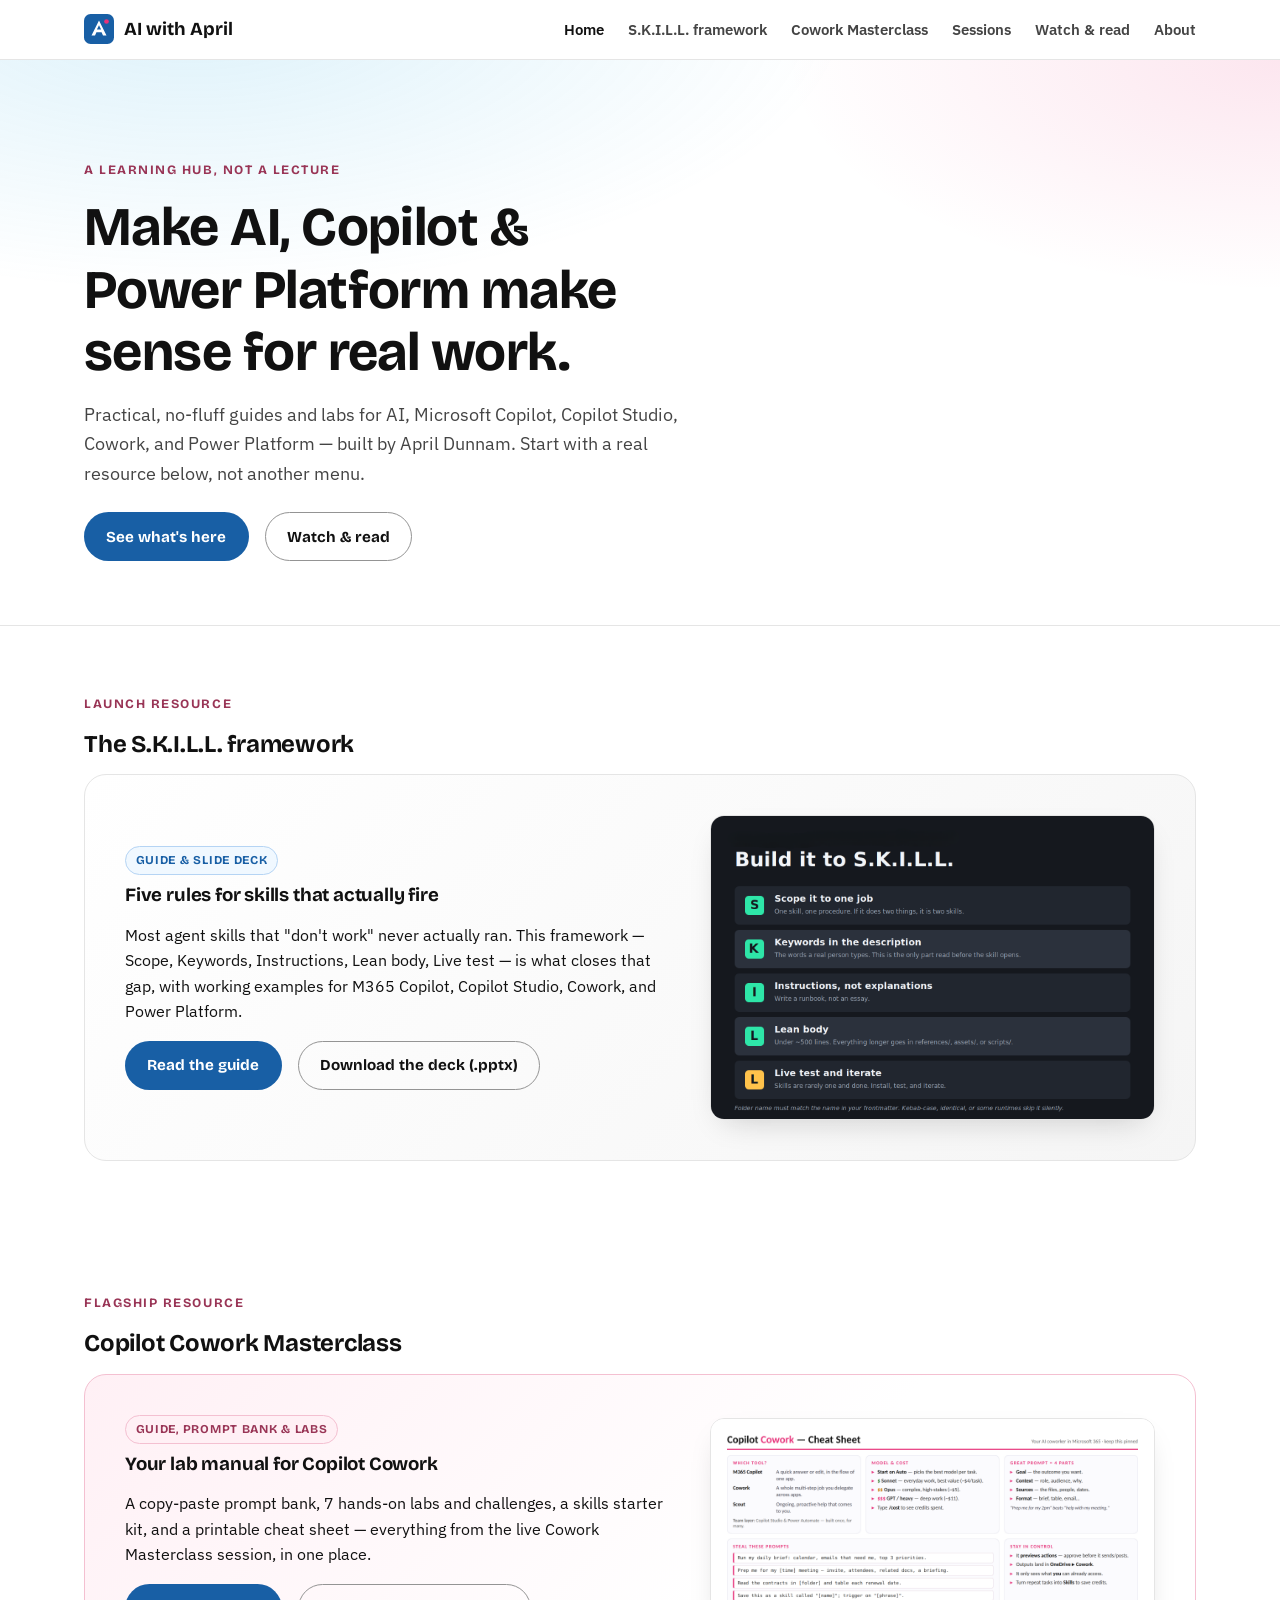
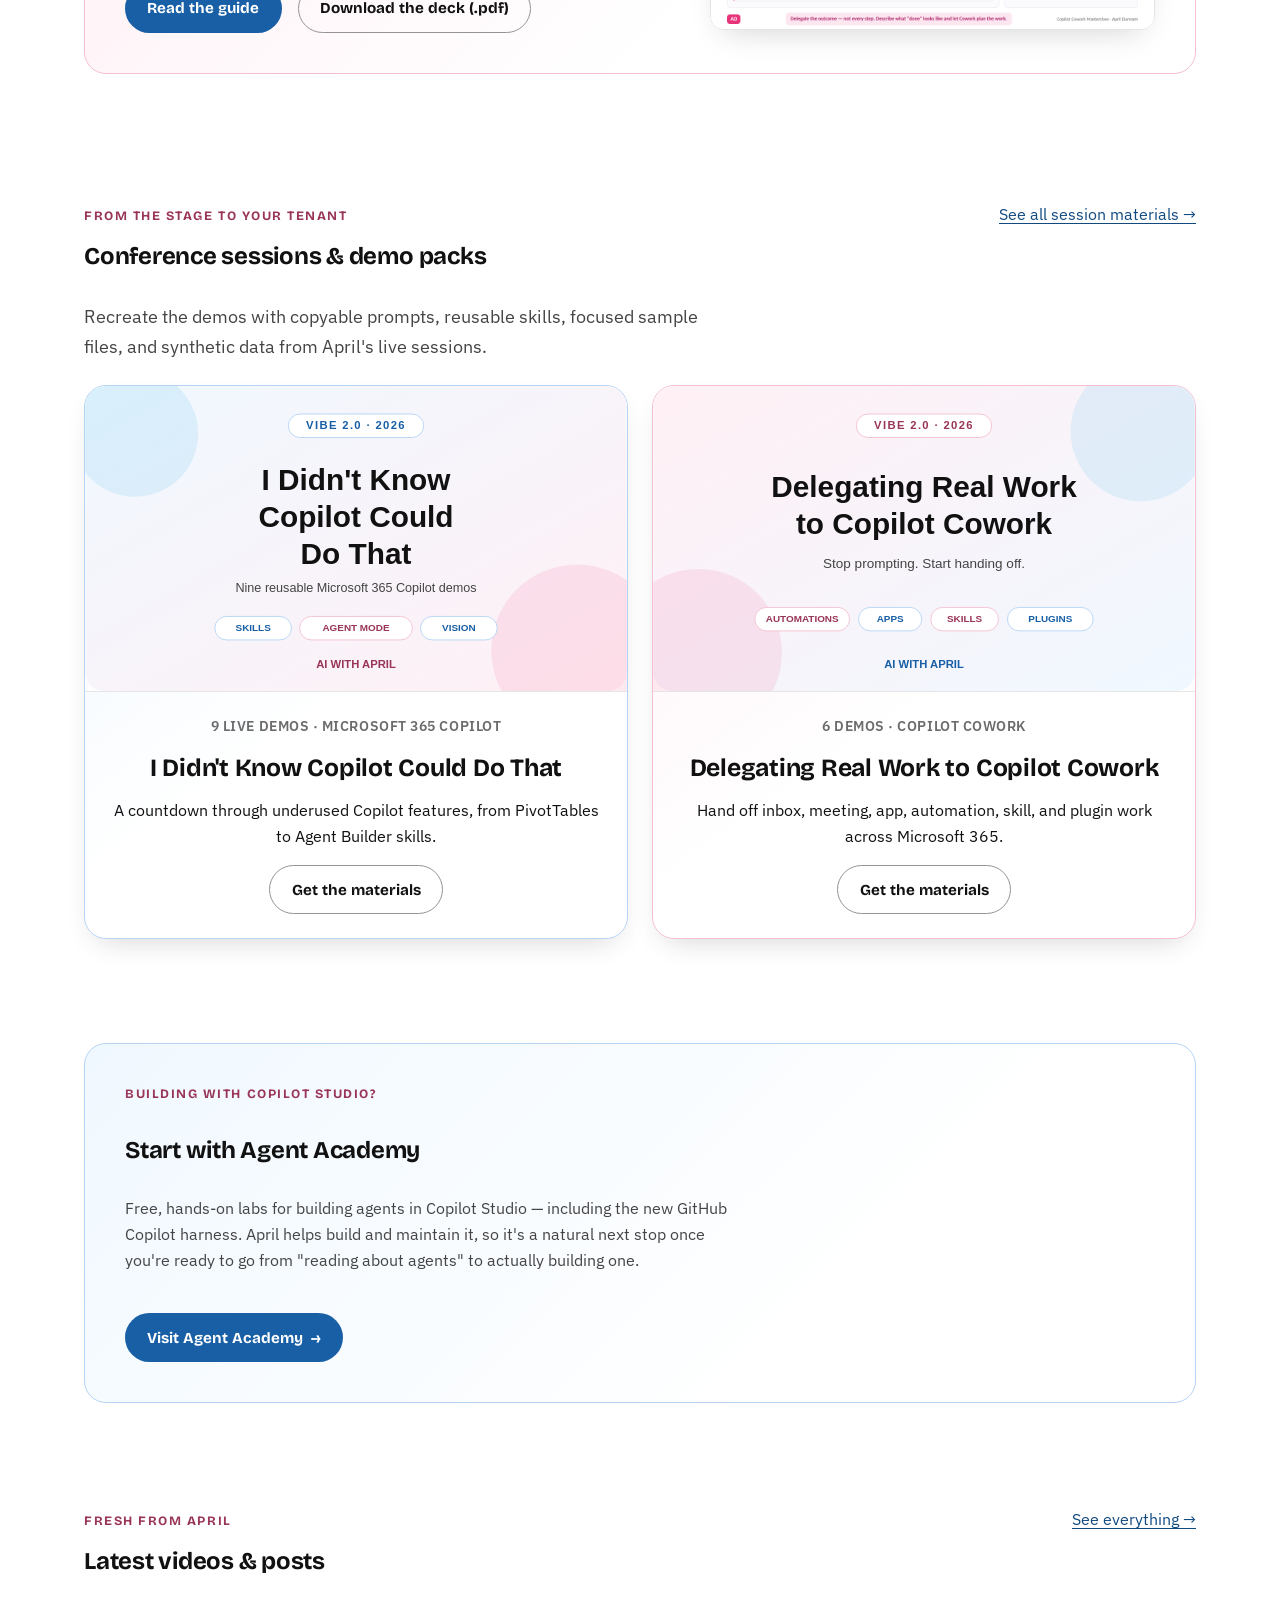
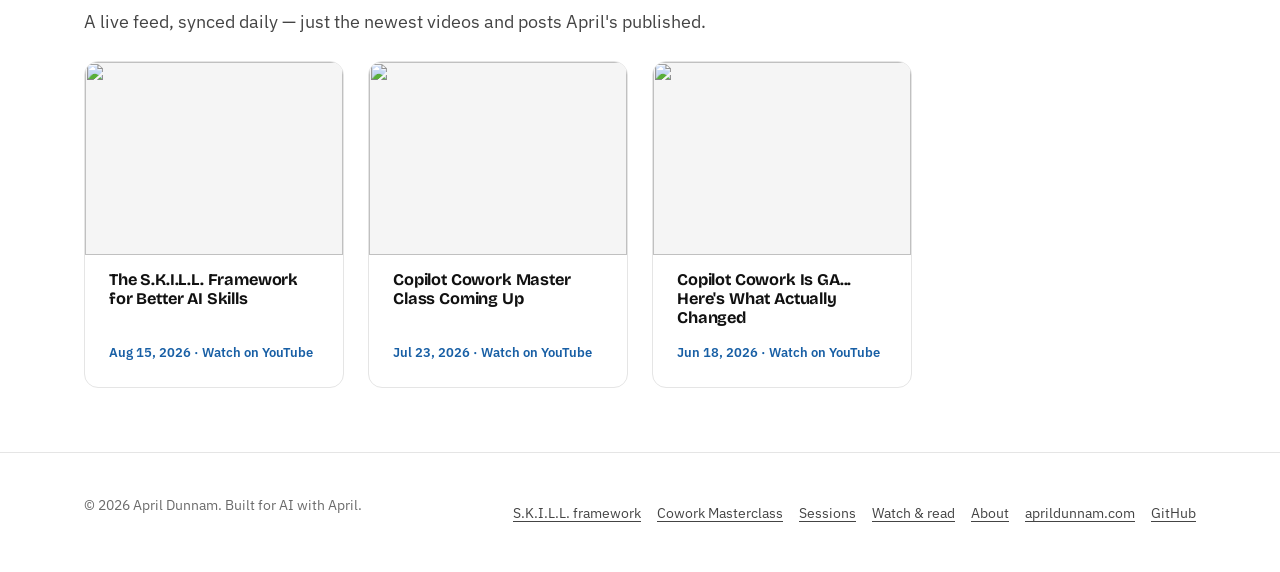
==== index.html @ 89dd2edb "Polish and sanitize Vibe session resources Co-authored-by: Copilot App <223556219+Copilot@users.nore" ====
<!DOCTYPE html>
<html lang="en">
<head>
  <meta charset="UTF-8">
  <meta name="viewport" content="width=device-width, initial-scale=1">
  <title>AI with April — Practical AI, Copilot &amp; Power Platform learning</title>
  <meta name="description" content="A practical learning hub from April Dunnam: guides, labs, videos, and posts on AI, Copilot, Copilot Studio, Cowork, and Power Platform.">

  <link rel="canonical" href="https://aprildunnam.github.io/ai-with-april/">
  <meta property="og:type" content="website">
  <meta property="og:title" content="AI with April — Practical AI, Copilot &amp; Power Platform learning">
  <meta property="og:description" content="Practical guides, labs, videos, and posts on AI, Microsoft Copilot, Copilot Studio, Cowork, and Power Platform.">
  <meta property="og:image" content="assets/img/og-cover.png">
  <meta property="og:url" content="https://aprildunnam.github.io/ai-with-april/">
  <meta name="twitter:card" content="summary_large_image">
  <meta name="twitter:site" content="@aprildunnam">

  <link rel="icon" href="assets/img/favicon.svg" type="image/svg+xml">
  <link rel="preconnect" href="https://fonts.googleapis.com">
  <link rel="preconnect" href="https://fonts.gstatic.com" crossorigin>
  <link href="https://fonts.googleapis.com/css2?family=IBM+Plex+Sans:wght@400;500;600;700&family=Bricolage+Grotesque:wght@600;700&display=swap" rel="stylesheet">
  <link rel="stylesheet" href="assets/css/style.css">
</head>
<body>
  <a class="skip-link" href="#main">Skip to content</a>

  <header class="site-header">
    <div class="site-header__inner">
      <a class="brand" href="index.html">
        <img src="assets/img/favicon.svg" alt="" width="30" height="30">
        AI with April
      </a>
      <button class="nav-toggle" data-nav-toggle aria-expanded="false" aria-controls="main-nav">
        Menu
      </button>
      <nav aria-label="Primary">
        <ul class="main-nav" id="main-nav">
          <li><a href="index.html" aria-current="page">Home</a></li>
          <li><a href="resources/skill-framework.html">S.K.I.L.L. framework</a></li>
          <li><a href="resources/cowork-masterclass.html">Cowork Masterclass</a></li>
          <li><a href="sessions.html">Sessions</a></li>
          <li><a href="updates.html">Watch &amp; read</a></li>
          <li><a href="about.html">About</a></li>
        </ul>
      </nav>
    </div>
  </header>

  <main id="main">
    <section class="hero">
      <div class="wrap">
        <p class="eyebrow">A learning hub, not a lecture</p>
        <h1>Make AI, Copilot &amp; Power Platform make sense for real work.</h1>
        <p class="hero__lede">
          Practical, no-fluff guides and labs for AI, Microsoft Copilot, Copilot Studio, Cowork,
          and Power Platform — built by April Dunnam. Start with a real resource below, not
          another menu.
        </p>
        <div class="hero__actions">
          <a class="btn btn-primary" href="#resources">See what's here</a>
          <a class="btn btn-secondary" href="updates.html">Watch &amp; read</a>
        </div>
      </div>
    </section>

    <section class="section" id="resources">
      <div class="wrap">
        <p class="eyebrow">Launch resource</p>
        <h2>The S.K.I.L.L. framework</h2>
        <div class="featured">
          <div class="featured__body">
            <span class="badge">Guide &amp; slide deck</span>
            <h3 style="margin-top: 0.6rem;">Five rules for skills that actually fire</h3>
            <p>
              Most agent skills that "don't work" never actually ran. This framework — Scope,
              Keywords, Instructions, Lean body, Live test — is what closes that gap, with working
              examples for M365 Copilot, Copilot Studio, Cowork, and Power Platform.
            </p>
            <div class="featured__actions">
              <a class="btn btn-primary" href="resources/skill-framework.html">Read the guide</a>
              <a class="btn btn-secondary" href="assets/downloads/skills-explained-deck.pptx">Download the deck (.pptx)</a>
            </div>
          </div>
          <div class="featured__media">
            <img src="assets/img/skill-framework.png" alt="Diagram of the S.K.I.L.L. framework: Scope it to one job, Keywords in the description, Instructions not explanations, Lean body, Live test and iterate.">
          </div>
        </div>
      </div>
    </section>

    <section class="section">
      <div class="wrap">
        <p class="eyebrow">Flagship resource</p>
        <h2>Copilot Cowork Masterclass</h2>
        <div class="featured featured--pink">
          <div class="featured__body">
            <span class="badge badge--pink">Guide, prompt bank &amp; labs</span>
            <h3 style="margin-top: 0.6rem;">Your lab manual for Copilot Cowork</h3>
            <p>
              A copy-paste prompt bank, 7 hands-on labs and challenges, a skills starter kit, and
              a printable cheat sheet — everything from the live Cowork Masterclass session, in
              one place.
            </p>
            <div class="featured__actions">
              <a class="btn btn-primary" href="resources/cowork-masterclass.html">Read the guide</a>
              <a class="btn btn-secondary" href="assets/downloads/cowork-masterclass-slides.pdf">Download the deck (.pdf)</a>
            </div>
          </div>
          <div class="featured__media">
            <img src="assets/img/cowork-cheat-sheet.png" alt="Copilot Cowork cheat sheet: which tool to use, model and cost guidance, the four parts of a great prompt, and steal-these prompts.">
          </div>
        </div>
      </div>
    </section>

    <section class="section">
      <div class="wrap">
        <div class="update-section-head">
          <div>
            <p class="eyebrow">From the stage to your tenant</p>
            <h2>Conference sessions &amp; demo packs</h2>
          </div>
          <a class="btn-ghost" href="sessions.html">See all session materials &rarr;</a>
        </div>
        <p class="hero__lede" style="margin-bottom: var(--space-3);">
          Recreate the demos with copyable prompts, reusable skills, focused sample files, and
          synthetic data from April's live sessions.
        </p>
        <div class="session-grid">
          <article class="session-card">
            <a class="session-card__media" href="resources/vibe-copilot-countdown.html">
              <img src="assets/img/vibe-copilot-countdown.svg" alt="I Didn't Know Copilot Could Do That session cover">
            </a>
            <div class="session-card__body">
              <p class="session-meta">9 live demos &middot; Microsoft 365 Copilot</p>
              <h3><a href="resources/vibe-copilot-countdown.html">I Didn't Know Copilot Could Do That</a></h3>
              <p>A countdown through underused Copilot features, from PivotTables to Agent Builder skills.</p>
              <a class="btn btn-secondary" href="resources/vibe-copilot-countdown.html">Get the materials</a>
            </div>
          </article>
          <article class="session-card session-card--pink">
            <a class="session-card__media" href="resources/vibe-cowork.html">
              <img src="assets/img/vibe-cowork.svg" alt="Delegating Real Work to Copilot Cowork session cover">
            </a>
            <div class="session-card__body">
              <p class="session-meta">6 demos &middot; Copilot Cowork</p>
              <h3><a href="resources/vibe-cowork.html">Delegating Real Work to Copilot Cowork</a></h3>
              <p>Hand off inbox, meeting, app, automation, skill, and plugin work across Microsoft 365.</p>
              <a class="btn btn-secondary" href="resources/vibe-cowork.html">Get the materials</a>
            </div>
          </article>
        </div>
      </div>
    </section>

    <section class="section section--tight">
      <div class="wrap">
        <div class="spotlight">
          <p class="eyebrow">Building with Copilot Studio?</p>
          <h2>Start with Agent Academy</h2>
          <p>
            Free, hands-on labs for building agents in Copilot Studio — including the new
            GitHub Copilot harness. April helps build and maintain it, so it's a natural next
            stop once you're ready to go from "reading about agents" to actually building one.
          </p>
          <div class="spotlight__actions">
            <a class="btn btn-primary" href="https://aka.ms/agent-academy" target="_blank" rel="noopener noreferrer">
              Visit Agent Academy<span class="visually-hidden"> (opens in a new tab)</span> &rarr;
            </a>
          </div>
        </div>
      </div>
    </section>

    <section class="section">
      <div class="wrap">
        <div class="update-section-head">
          <div>
            <p class="eyebrow">Fresh from April</p>
            <h2>Latest videos &amp; posts</h2>
          </div>
          <a class="btn-ghost" href="updates.html">See everything &rarr;</a>
        </div>
        <p class="hero__lede" style="margin-bottom: var(--space-3);">
          A live feed, synced daily — just the newest videos and posts April's published.
        </p>
        <div class="update-grid" data-feed="videos" data-feed-limit="3" aria-live="polite">
          <p class="update-empty">Loading latest videos&hellip;</p>
        </div>
      </div>
    </section>
  </main>

  <footer class="site-footer">
    <div class="wrap site-footer__inner">
      <p>&copy; <span data-current-year>2026</span> April Dunnam. Built for AI with April.</p>
      <nav aria-label="Footer">
        <ul>
          <li><a href="resources/skill-framework.html">S.K.I.L.L. framework</a></li>
          <li><a href="resources/cowork-masterclass.html">Cowork Masterclass</a></li>
          <li><a href="sessions.html">Sessions</a></li>
          <li><a href="updates.html">Watch &amp; read</a></li>
          <li><a href="about.html">About</a></li>
          <li><a href="https://aprildunnam.com">aprildunnam.com</a></li>
          <li><a href="https://github.com/aprildunnam/ai-with-april">GitHub</a></li>
        </ul>
      </nav>
    </div>
  </footer>

  <script src="assets/js/main.js"></script>
  <script src="assets/js/feeds.js"></script>
</body>
</html>
---- assets/css/style.css ----
/* =========================================================================
   AI with April — design tokens & base styles
   Light brand system: white/near-white surfaces, dark ink text, and a
   two-accent palette (pink + blue) shared with April's other learning
   assets (the Cowork Masterclass cheat sheet uses this exact pink). See
   DESIGN.md for the full rationale before changing any of these.
   ========================================================================= */

:root {
  /* Core palette (light) */
  --color-bg: #ffffff;
  --color-bg-alt: #f5f5f5;
  --color-surface: #ffffff;
  --color-surface-2: #f5f5f5;
  --color-border: #e5e5e5;
  --color-border-strong: #949494;

  --color-text: #111111;
  --color-text-muted: #444444;
  /* Deviates slightly from the raw --muted (#888888) swatch: darkened to #6b6b6b (matching the
     "sub" gray already used in the Cowork Masterclass cheat sheet) so small metadata text keeps
     WCAG AA contrast (5.33:1) on a white background. */
  --color-text-faint: #6b6b6b;

  /* Blue accent — primary brand actions */
  --color-blue: #29abe2;
  --color-blue-strong: #185fa5;
  --color-blue-hover: #124a80;
  --color-blue-light: #f0f8ff;
  --color-blue-border: #b5d4f4;

  /* Pink accent — interactive/secondary accent, and the Cowork Masterclass identity color.
     --color-pink is for decorative/background use (icons, dots, badges); --color-pink-strong
     is the accessible text-safe variant (7:1 on white) for links, headings, and hover states. */
  --color-pink: #e8327a;
  --color-pink-strong: #993556;
  --color-pink-light: #fff0f5;
  --color-pink-border: #f4c0d1;

  --color-focus: #124a80;

  /* Typography */
  --font-display: "Bricolage Grotesque", "Segoe UI", system-ui, -apple-system, "Helvetica Neue", Arial, sans-serif;
  --font-body: "IBM Plex Sans", "Segoe UI", system-ui, -apple-system, "Helvetica Neue", Arial, sans-serif;

  /* Layout */
  --content-max: 1160px;
  --radius-sm: 8px;
  --radius-md: 14px;
  --radius-lg: 22px;
  --space-1: 0.5rem;
  --space-2: 1rem;
  --space-3: 1.5rem;
  --space-4: 2.5rem;
  --space-5: 4rem;
  --space-6: 6rem;

  --shadow-card: 0 12px 30px -14px rgba(17, 17, 17, 0.22);
  --transition-fast: 150ms ease;
  --transition-med: 260ms ease;
}

/* =========================================================================
   Reset
   ========================================================================= */

*,
*::before,
*::after {
  box-sizing: border-box;
}

html {
  scroll-behavior: smooth;
}

body {
  margin: 0;
  background: var(--color-bg);
  color: var(--color-text);
  font-family: var(--font-body);
  font-size: 1rem;
  line-height: 1.6;
  -webkit-font-smoothing: antialiased;
}

img {
  max-width: 100%;
  display: block;
}

h1, h2, h3, h4 {
  font-family: var(--font-display);
  line-height: 1.15;
  margin: 0 0 var(--space-2);
  font-weight: 700;
  letter-spacing: -0.01em;
}

p {
  margin: 0 0 var(--space-2);
}

a {
  color: var(--color-blue-hover);
  text-decoration-thickness: 1px;
  text-underline-offset: 3px;
}

a:hover {
  color: var(--color-pink-strong);
}

ul, ol {
  padding-left: 1.25em;
}

code, pre {
  font-family: "SFMono-Regular", Consolas, "Liberation Mono", Menlo, monospace;
}

pre {
  background: var(--color-surface-2);
  border: 1px solid var(--color-border);
  border-radius: var(--radius-sm);
  padding: var(--space-2);
  overflow-x: auto;
}

code {
  background: var(--color-surface-2);
  padding: 0.15em 0.4em;
  border-radius: 4px;
  font-size: 0.9em;
}

pre code {
  background: none;
  padding: 0;
}

hr {
  border: none;
  border-top: 1px solid var(--color-border);
  margin: var(--space-4) 0;
}

/* Respect reduced motion everywhere */
@media (prefers-reduced-motion: reduce) {
  html {
    scroll-behavior: auto;
  }
  *,
  *::before,
  *::after {
    animation-duration: 0.001ms !important;
    animation-iteration-count: 1 !important;
    transition-duration: 0.001ms !important;
    scroll-behavior: auto !important;
  }
}

/* Focus visibility — never remove outlines, only restyle them */
:focus-visible {
  outline: 3px solid var(--color-focus);
  outline-offset: 3px;
  border-radius: 4px;
}

.skip-link {
  position: absolute;
  left: -9999px;
  top: 0;
  z-index: 100;
  background: var(--color-blue-strong);
  color: #fff;
  padding: 0.75em 1.25em;
  border-radius: 0 0 var(--radius-sm) 0;
  font-weight: 600;
}

.skip-link:focus {
  left: 0;
}

/* =========================================================================
   Layout helpers
   ========================================================================= */

.wrap {
  max-width: var(--content-max);
  margin: 0 auto;
  padding: 0 var(--space-3);
}

.section {
  padding: var(--space-5) 0;
}

.section--tight {
  padding: var(--space-4) 0;
}

.eyebrow {
  display: inline-block;
  font-family: var(--font-display);
  font-size: 0.8rem;
  font-weight: 700;
  letter-spacing: 0.12em;
  text-transform: uppercase;
  color: var(--color-pink-strong);
  margin-bottom: var(--space-2);
}

.visually-hidden {
  position: absolute !important;
  width: 1px; height: 1px;
  padding: 0; margin: -1px;
  overflow: hidden;
  clip: rect(0, 0, 0, 0);
  white-space: nowrap;
  border: 0;
}

/* =========================================================================
   Site header / nav
   ========================================================================= */

.site-header {
  position: sticky;
  top: 0;
  z-index: 50;
  background: rgba(255, 255, 255, 0.9);
  backdrop-filter: saturate(160%) blur(10px);
  border-bottom: 1px solid var(--color-border);
}

.site-header__inner {
  display: flex;
  align-items: center;
  justify-content: space-between;
  gap: var(--space-2);
  padding: 0.9rem var(--space-3);
  max-width: var(--content-max);
  margin: 0 auto;
}

.brand {
  display: flex;
  align-items: center;
  gap: 0.6rem;
  font-family: var(--font-display);
  font-weight: 700;
  font-size: 1.15rem;
  color: var(--color-text);
  text-decoration: none;
}

.brand:hover {
  color: var(--color-text);
}

.brand img {
  width: 30px;
  height: 30px;
}

.nav-toggle {
  display: none;
  background: none;
  border: 1px solid var(--color-border-strong);
  border-radius: var(--radius-sm);
  color: var(--color-text);
  padding: 0.5em 0.7em;
  font-size: 1rem;
  cursor: pointer;
}

.main-nav {
  display: flex;
  gap: var(--space-3);
  list-style: none;
  margin: 0;
  padding: 0;
}

.main-nav a {
  color: var(--color-text-muted);
  text-decoration: none;
  font-weight: 600;
  font-size: 0.95rem;
}

.main-nav a:hover,
.main-nav a[aria-current="page"] {
  color: var(--color-text);
}

@media (max-width: 720px) {
  .nav-toggle {
    display: inline-flex;
    align-items: center;
    gap: 0.4em;
  }
  .main-nav {
    position: absolute;
    top: 100%;
    left: 0;
    right: 0;
    flex-direction: column;
    background: var(--color-bg-alt);
    border-bottom: 1px solid var(--color-border);
    padding: var(--space-2) var(--space-3);
    gap: var(--space-2);
    display: none;
  }
  .main-nav.is-open {
    display: flex;
  }
}

/* =========================================================================
   Buttons
   ========================================================================= */

.btn {
  display: inline-flex;
  align-items: center;
  gap: 0.5em;
  font-family: var(--font-display);
  font-weight: 700;
  font-size: 0.95rem;
  padding: 0.75em 1.4em;
  border-radius: 999px;
  text-decoration: none;
  border: 1px solid transparent;
  cursor: pointer;
  transition: transform var(--transition-fast), background var(--transition-fast), border-color var(--transition-fast);
}

.btn:hover {
  transform: translateY(-1px);
}

.btn-primary {
  background: var(--color-blue-strong);
  color: #fff;
}

.btn-primary:hover {
  background: var(--color-blue);
  color: #fff;
}

.btn-secondary {
  background: transparent;
  color: var(--color-text);
  border-color: var(--color-border-strong);
}

.btn-secondary:hover {
  border-color: var(--color-pink-strong);
  color: var(--color-pink-strong);
}

.btn-ghost {
  background: transparent;
  color: var(--color-blue-hover);
  padding-left: 0;
  padding-right: 0;
}

.btn-ghost:hover {
  color: var(--color-pink-strong);
}

/* =========================================================================
   Hero / learning map
   ========================================================================= */

.hero {
  padding: var(--space-6) 0 var(--space-5);
  background:
    radial-gradient(1100px 480px at 15% -10%, rgba(41, 171, 226, 0.16), transparent 60%),
    radial-gradient(900px 420px at 100% 0%, rgba(232, 50, 122, 0.12), transparent 55%);
  border-bottom: 1px solid var(--color-border);
}

.hero h1 {
  font-size: clamp(2.2rem, 5vw, 3.4rem);
  max-width: 18ch;
}

.hero__lede {
  font-size: 1.15rem;
  color: var(--color-text-muted);
  max-width: 58ch;
}

.hero__actions {
  display: flex;
  gap: var(--space-2);
  flex-wrap: wrap;
  margin-top: var(--space-3);
}

/* =========================================================================
   Featured resource block
   ========================================================================= */

.featured {
  background: linear-gradient(135deg, var(--color-surface) 0%, var(--color-surface-2) 100%);
  border: 1px solid var(--color-border);
  border-radius: var(--radius-lg);
  padding: var(--space-4);
  display: grid;
  grid-template-columns: 1.1fr 0.9fr;
  gap: var(--space-4);
  align-items: center;
}

@media (max-width: 860px) {
  .featured {
    grid-template-columns: 1fr;
  }
}

.featured__media img {
  border-radius: var(--radius-md);
  border: 1px solid var(--color-border);
  box-shadow: var(--shadow-card);
}

.badge {
  display: inline-flex;
  align-items: center;
  gap: 0.4em;
  font-family: var(--font-display);
  font-weight: 700;
  font-size: 0.75rem;
  letter-spacing: 0.06em;
  text-transform: uppercase;
  padding: 0.35em 0.8em;
  border-radius: 999px;
  background: var(--color-blue-light);
  color: var(--color-blue-strong);
  border: 1px solid var(--color-blue-border);
}

.badge--soon {
  background: var(--color-bg-alt);
  color: var(--color-text-faint);
  border-color: var(--color-border-strong);
}

.badge--pink {
  background: var(--color-pink-light);
  color: var(--color-pink-strong);
  border-color: var(--color-pink-border);
}

.featured--pink {
  background: linear-gradient(135deg, var(--color-pink-light) 0%, var(--color-surface) 60%);
  border-color: var(--color-pink-border);
}

.featured__actions {
  display: flex;
  gap: var(--space-2);
  flex-wrap: wrap;
  margin-top: var(--space-2);
}

/* =========================================================================
   Conference sessions and demo packs
   ========================================================================= */

.session-grid {
  display: grid;
  grid-template-columns: repeat(2, minmax(0, 1fr));
  gap: var(--space-3);
}

.session-content {
  max-width: 900px;
  margin-left: auto;
  margin-right: auto;
}

.session-page-hero,
.session-resource-hero {
  text-align: center;
}

.session-page-hero .hero__lede,
.session-resource-hero .hero__lede {
  margin-left: auto;
  margin-right: auto;
}

.session-resource-hero .featured__actions {
  justify-content: center;
}

.session-resource-hero .callout-box {
  text-align: left;
}

.event-provenance {
  display: inline-flex;
  align-items: center;
  gap: var(--space-1);
  margin-top: var(--space-2);
  padding: 0.75rem 1rem;
  border: 1px solid var(--color-blue-border);
  border-radius: 999px;
  background: var(--color-blue-light);
  color: var(--color-text);
  text-decoration: none;
}

.event-provenance span {
  color: var(--color-text-muted);
}

.event-provenance:hover {
  border-color: var(--color-pink);
  color: var(--color-text);
}

.session-catalog {
  background: var(--color-bg-alt);
  border-top: 1px solid var(--color-border);
}

.session-toolbar {
  display: grid;
  justify-items: center;
  gap: var(--space-2);
  margin-bottom: var(--space-4);
}

.session-search {
  width: min(100%, 680px);
}

.session-search input {
  width: 100%;
  border: 1px solid var(--color-border-strong);
  border-radius: 999px;
  padding: 0.9rem 1.2rem;
  background: var(--color-surface);
  color: var(--color-text);
  font: 1rem var(--font-body);
}

.session-filters {
  display: flex;
  flex-wrap: wrap;
  justify-content: center;
  gap: var(--space-1);
}

.session-filter {
  border: 1px solid var(--color-border-strong);
  border-radius: 999px;
  padding: 0.5rem 0.9rem;
  background: var(--color-surface);
  color: var(--color-text-muted);
  font: 600 0.85rem var(--font-body);
  cursor: pointer;
}

.session-filter:hover,
.session-filter.is-active {
  border-color: var(--color-blue-strong);
  background: var(--color-blue-light);
  color: var(--color-blue-hover);
}

.session-results {
  color: var(--color-text-faint);
  font-size: 0.9rem;
  margin: 0;
}

.session-card {
  background: linear-gradient(145deg, var(--color-blue-light), var(--color-surface) 55%);
  border: 1px solid var(--color-blue-border);
  border-radius: var(--radius-lg);
  overflow: hidden;
  box-shadow: var(--shadow-card);
  text-align: center;
  display: flex;
  flex-direction: column;
}

.session-card--pink {
  background: linear-gradient(145deg, var(--color-pink-light), var(--color-surface) 55%);
  border-color: var(--color-pink-border);
}

.session-card__media {
  display: block;
  background: var(--color-surface);
  border-bottom: 1px solid var(--color-border);
}

.session-card__media img {
  width: 100%;
  aspect-ratio: 16 / 9;
  object-fit: cover;
}

.session-card__body {
  padding: var(--space-3);
  display: flex;
  flex-direction: column;
  align-items: center;
  flex: 1;
}

.session-card__body h2,
.session-card__body h3 {
  font-size: 1.55rem;
}

.session-card__body h2 a,
.session-card__body h3 a {
  color: var(--color-text);
  text-decoration: none;
}

.session-card__body h2 a:hover,
.session-card__body h3 a:hover {
  color: var(--color-blue-hover);
}

.session-meta {
  color: var(--color-text-faint);
  font-size: 0.85rem;
  font-weight: 600;
  letter-spacing: 0.04em;
  text-transform: uppercase;
}

.session-topics {
  display: flex;
  flex-wrap: wrap;
  justify-content: center;
  gap: 0.4rem;
  margin: 0 0 var(--space-2);
  padding: 0;
  list-style: none;
}

.session-topics li {
  border: 1px solid var(--color-border);
  border-radius: 999px;
  padding: 0.2rem 0.65rem;
  background: var(--color-surface);
  color: var(--color-text-muted);
  font-size: 0.78rem;
  font-weight: 600;
}

.session-skill-note {
  width: 100%;
  border-radius: var(--radius-sm);
  padding: 0.75rem;
  background: var(--color-surface);
  color: var(--color-text-muted);
  font-size: 0.9rem;
}

.session-card__body .btn {
  margin-top: auto;
}

.session-empty {
  text-align: center;
  color: var(--color-text-muted);
}

.resource-cover {
  width: min(100%, 900px);
  border: 1px solid var(--color-border);
  border-radius: var(--radius-lg);
  box-shadow: var(--shadow-card);
  margin: 0 auto var(--space-3);
}

.demo-grid {
  display: grid;
  grid-template-columns: repeat(2, minmax(0, 1fr));
  gap: var(--space-2);
  margin: var(--space-2) 0 var(--space-4);
}

.demo-card {
  position: relative;
  min-height: 12rem;
  padding: var(--space-3);
  background: var(--color-surface);
  border: 1px solid var(--color-blue-border);
  border-radius: var(--radius-md);
  overflow: hidden;
}

.demo-grid--pink .demo-card {
  border-color: var(--color-pink-border);
}

.demo-card > span {
  position: absolute;
  right: 0.75rem;
  bottom: -1.7rem;
  color: var(--color-blue-light);
  font-family: var(--font-display);
  font-size: 8rem;
  font-weight: 700;
  line-height: 1;
  z-index: 0;
}

.demo-grid--pink .demo-card > span {
  color: var(--color-pink-light);
}

.demo-card h3,
.demo-card p {
  position: relative;
  z-index: 1;
}

.demo-runbook {
  display: grid;
  gap: var(--space-3);
  margin: var(--space-3) 0;
}

.demo-step {
  background: var(--color-surface);
  border: 1px solid var(--color-border);
  border-radius: var(--radius-lg);
  padding: var(--space-3);
  scroll-margin-top: 6rem;
  text-align: left;
}

.demo-step__head {
  display: grid;
  grid-template-columns: auto 1fr;
  gap: var(--space-2);
  align-items: start;
  margin-bottom: var(--space-2);
}

.demo-step__number {
  display: grid;
  place-items: center;
  width: 3.25rem;
  height: 3.25rem;
  border-radius: 50%;
  background: var(--color-blue-light);
  color: var(--color-blue-strong);
  border: 1px solid var(--color-blue-border);
  font-family: var(--font-display);
  font-size: 1.35rem;
  font-weight: 700;
}

.demo-runbook--pink .demo-step__number {
  background: var(--color-pink-light);
  color: var(--color-pink-strong);
  border-color: var(--color-pink-border);
}

.demo-step__head h2,
.demo-step__head h3 {
  margin-bottom: 0.25rem;
}

.demo-step__head p {
  color: var(--color-text-muted);
  margin-bottom: 0;
}

.reference-files {
  display: flex;
  flex-wrap: wrap;
  gap: var(--space-1);
  margin: var(--space-2) 0;
  padding: 0;
  list-style: none;
}

.reference-files a {
  display: inline-flex;
  align-items: center;
  border: 1px solid var(--color-border-strong);
  border-radius: 999px;
  padding: 0.35rem 0.75rem;
  background: var(--color-surface-2);
  color: var(--color-text);
  font-size: 0.85rem;
  font-weight: 600;
  text-decoration: none;
}

.reference-files a:hover {
  border-color: var(--color-pink);
  color: var(--color-pink-strong);
}

.prompt-block {
  position: relative;
  margin: var(--space-2) 0;
}

.prompt-block pre {
  margin: 0;
  padding-top: 3.25rem;
  white-space: pre-wrap;
}

.prompt-copy {
  position: absolute;
  top: 0.65rem;
  right: 0.65rem;
  z-index: 1;
  border: 1px solid var(--color-border-strong);
  border-radius: 999px;
  padding: 0.35rem 0.75rem;
  background: var(--color-surface);
  color: var(--color-text);
  font: 600 0.8rem var(--font-body);
  cursor: pointer;
}

.prompt-copy:hover {
  border-color: var(--color-blue-strong);
  color: var(--color-blue-hover);
}

.demo-notes {
  border-top: 1px solid var(--color-border);
  margin-top: var(--space-2);
  padding-top: var(--space-2);
}

.skills-showcase {
  margin: var(--space-4) auto;
  padding: var(--space-3);
  border: 1px solid var(--color-pink-border);
  border-radius: var(--radius-lg);
  background: linear-gradient(135deg, var(--color-pink-light), var(--color-surface));
  text-align: center;
}

.skills-showcase > p {
  max-width: 62ch;
  margin-left: auto;
  margin-right: auto;
  color: var(--color-text-muted);
}

.skill-mini-grid {
  display: grid;
  grid-template-columns: repeat(3, minmax(0, 1fr));
  gap: var(--space-2);
  margin-top: var(--space-2);
}

.skill-mini-card {
  display: flex;
  flex-direction: column;
  align-items: center;
  justify-content: center;
  min-height: 8rem;
  padding: var(--space-2);
  border: 1px solid var(--color-pink-border);
  border-radius: var(--radius-md);
  background: var(--color-surface);
  color: var(--color-text);
  text-decoration: none;
}

.skill-mini-card strong {
  font-family: var(--font-display);
}

.skill-mini-card span {
  color: var(--color-text-muted);
  font-size: 0.85rem;
}

.skill-mini-card:hover {
  border-color: var(--color-pink);
}

@media (max-width: 760px) {
  .session-grid,
  .demo-grid,
  .skill-mini-grid {
    grid-template-columns: 1fr;
  }

  .demo-step__head {
    grid-template-columns: 1fr;
  }

  .event-provenance {
    flex-direction: column;
    border-radius: var(--radius-md);
  }
}

/* =========================================================================
   Spotlight callout (single CTA banner, e.g. Agent Academy mention)
   ========================================================================= */

.spotlight {
  background: linear-gradient(135deg, var(--color-blue-light) 0%, var(--color-surface) 70%);
  border: 1px solid var(--color-blue-border);
  border-radius: var(--radius-lg);
  padding: var(--space-4);
  display: flex;
  flex-direction: column;
  gap: var(--space-2);
  align-items: flex-start;
}

.spotlight p:not(.eyebrow) {
  color: var(--color-text-muted);
  max-width: 62ch;
}

.spotlight__actions {
  display: flex;
  gap: var(--space-2);
  flex-wrap: wrap;
  margin-top: var(--space-1);
}

/* =========================================================================
   Role callouts (used on the S.K.I.L.L. resource page)
   ========================================================================= */

.role-callouts {
  display: grid;
  grid-template-columns: repeat(3, 1fr);
  gap: var(--space-2);
}

@media (max-width: 860px) {
  .role-callouts {
    grid-template-columns: 1fr;
  }
}

.role-callout {
  background: var(--color-surface);
  border: 1px solid var(--color-border);
  border-radius: var(--radius-sm);
  padding: var(--space-2) var(--space-3);
  scroll-margin-top: 6rem;
}

.role-callout__dot {
  display: inline-block;
  width: 8px;
  height: 8px;
  border-radius: 50%;
  background: var(--color-blue-strong);
  margin-right: 0.5em;
}

.role-callout:nth-of-type(2) .role-callout__dot { background: var(--color-pink); }
.role-callout:nth-of-type(3) .role-callout__dot { background: var(--color-text); }

.role-callout h3 {
  font-size: 1rem;
  margin-bottom: 0.3rem;
  display: flex;
  align-items: center;
}

.role-callout p {
  color: var(--color-text-muted);
  font-size: 0.92rem;
  margin: 0;
}

/* =========================================================================
   Article / prose content (S.K.I.L.L. framework page body)
   ========================================================================= */

.prose {
  max-width: 74ch;
}

.prose h2 {
  font-size: 1.6rem;
  margin-top: var(--space-4);
}

.prose h3 {
  font-size: 1.2rem;
  margin-top: var(--space-3);
  color: var(--color-pink-strong);
}

.prose table {
  width: 100%;
  border-collapse: collapse;
  margin: var(--space-2) 0 var(--space-3);
  font-size: 0.92rem;
}

@media (max-width: 600px) {
  .prose table {
    display: block;
    overflow-x: auto;
    white-space: nowrap;
  }
}

.prose th, .prose td {
  text-align: left;
  padding: 0.55em 0.8em;
  border-bottom: 1px solid var(--color-border);
}

.prose th {
  color: var(--color-text-faint);
  font-family: var(--font-display);
  text-transform: uppercase;
  font-size: 0.72rem;
  letter-spacing: 0.06em;
}

.prose dl {
  margin: var(--space-2) 0 var(--space-3);
}

.prose dt {
  margin-top: var(--space-2);
  color: var(--color-text);
}

.prose dt:first-child {
  margin-top: 0;
}

.prose dd {
  margin: 0.2em 0 0;
  color: var(--color-text-muted);
}

.prose details {
  background: var(--color-surface);
  border: 1px solid var(--color-border);
  border-radius: var(--radius-md);
  padding: var(--space-2) var(--space-3);
  margin: 0 0 var(--space-2);
}

.prose details[open] {
  padding-bottom: var(--space-3);
}

.prose summary {
  cursor: pointer;
  font-family: var(--font-display);
  font-weight: 600;
  padding: 0.3em 0;
  list-style: revert;
}

.prose summary:focus-visible {
  outline: 3px solid var(--color-blue-strong);
  outline-offset: 3px;
}

.prose details > *:not(summary):first-of-type {
  margin-top: var(--space-2);
}

.letter-list {
  list-style: none;
  padding: 0;
  display: flex;
  flex-direction: column;
  gap: var(--space-2);
  margin: var(--space-3) 0;
}

.letter-item {
  display: flex;
  gap: var(--space-2);
  background: var(--color-surface);
  border: 1px solid var(--color-border);
  border-radius: var(--radius-md);
  padding: var(--space-2) var(--space-3);
}

.letter-item__glyph {
  flex: none;
  width: 46px;
  height: 46px;
  border-radius: var(--radius-sm);
  display: flex;
  align-items: center;
  justify-content: center;
  font-family: var(--font-display);
  font-weight: 700;
  font-size: 1.3rem;
  background: var(--color-blue-strong);
  color: #fff;
}

.letter-item:nth-child(even) .letter-item__glyph {
  background: var(--color-pink);
}

.letter-item:nth-child(5) .letter-item__glyph {
  background: var(--color-text);
}

.letter-item h3 {
  font-size: 1.05rem;
  margin-bottom: 0.2rem;
}

.letter-item p {
  margin: 0;
  color: var(--color-text-muted);
  font-size: 0.95rem;
}

.callout-box {
  background: var(--color-blue-light);
  border: 1px solid var(--color-blue-border);
  border-radius: var(--radius-md);
  padding: var(--space-3);
  margin: var(--space-3) 0;
}

.callout-box p:last-child {
  margin-bottom: 0;
}

/* =========================================================================
   Footer
   ========================================================================= */

.site-footer {
  border-top: 1px solid var(--color-border);
  padding: var(--space-4) 0;
  color: var(--color-text-faint);
  font-size: 0.9rem;
}

.site-footer__inner {
  display: flex;
  flex-wrap: wrap;
  gap: var(--space-2);
  justify-content: space-between;
  align-items: center;
}

.site-footer a {
  color: var(--color-text-muted);
}

.site-footer nav ul {
  list-style: none;
  display: flex;
  gap: var(--space-2);
  padding: 0;
  margin: 0;
  flex-wrap: wrap;
}

/* =========================================================================
   "Fresh from April" — auto-synced videos & blog posts
   (assets/js/feeds.js renders into these from assets/data/*.json)
   ========================================================================= */

.update-grid {
  display: grid;
  grid-template-columns: repeat(auto-fill, minmax(260px, 1fr));
  gap: var(--space-3);
}

.update-card {
  background: var(--color-surface);
  border: 1px solid var(--color-border);
  border-radius: var(--radius-md);
  overflow: hidden;
  display: flex;
  flex-direction: column;
  text-decoration: none;
  color: var(--color-text);
  transition: border-color var(--transition-med), transform var(--transition-med);
}

.update-card:hover,
.update-card:focus-visible {
  border-color: var(--color-blue);
  transform: translateY(-3px);
  color: var(--color-text);
}

.update-card--post:hover,
.update-card--post:focus-visible {
  border-color: var(--color-pink);
}

.update-card__media {
  display: block;
  aspect-ratio: 16 / 9;
  background: var(--color-bg-alt);
}

.update-card__media img {
  width: 100%;
  height: 100%;
  object-fit: cover;
  display: block;
}

.update-card__body {
  padding: var(--space-2) var(--space-3) var(--space-3);
  display: flex;
  flex-direction: column;
  gap: 0.5rem;
  flex: 1;
}

.update-card h3 {
  font-size: 1.02rem;
  margin: 0;
}

.update-card__body p {
  color: var(--color-text-muted);
  font-size: 0.9rem;
  margin: 0;
}

.update-card__tags {
  display: flex;
  flex-wrap: wrap;
  gap: 0.35rem;
}

.tag {
  font-size: 0.75rem;
  font-weight: 600;
  padding: 0.2em 0.6em;
  border-radius: 999px;
  background: var(--color-surface-2);
  color: var(--color-text-muted);
  border: 1px solid var(--color-border);
}

.update-card__meta {
  margin-top: auto;
  padding-top: 0.4rem;
  font-size: 0.82rem;
  font-weight: 600;
  color: var(--color-blue-strong);
}

.update-card--post .update-card__meta {
  color: var(--color-pink-strong);
}

.update-empty {
  grid-column: 1 / -1;
  text-align: center;
  padding: var(--space-4) var(--space-2);
  color: var(--color-text-muted);
  border: 1px dashed var(--color-border-strong);
  border-radius: var(--radius-md);
}

.update-synced {
  font-size: 0.85rem;
  color: var(--color-text-faint);
  margin-top: var(--space-1);
}

.update-section-head {
  display: flex;
  flex-wrap: wrap;
  align-items: baseline;
  justify-content: space-between;
  gap: var(--space-1);
  margin-bottom: var(--space-2);
}

/* =========================================================================
   404 page
   ========================================================================= */

.error-page {
  text-align: center;
  padding: var(--space-6) 0;
}

.error-page__code {
  font-family: var(--font-display);
  font-size: clamp(4rem, 12vw, 7rem);
  font-weight: 700;
  color: var(--color-blue-strong);
  margin: 0;
}
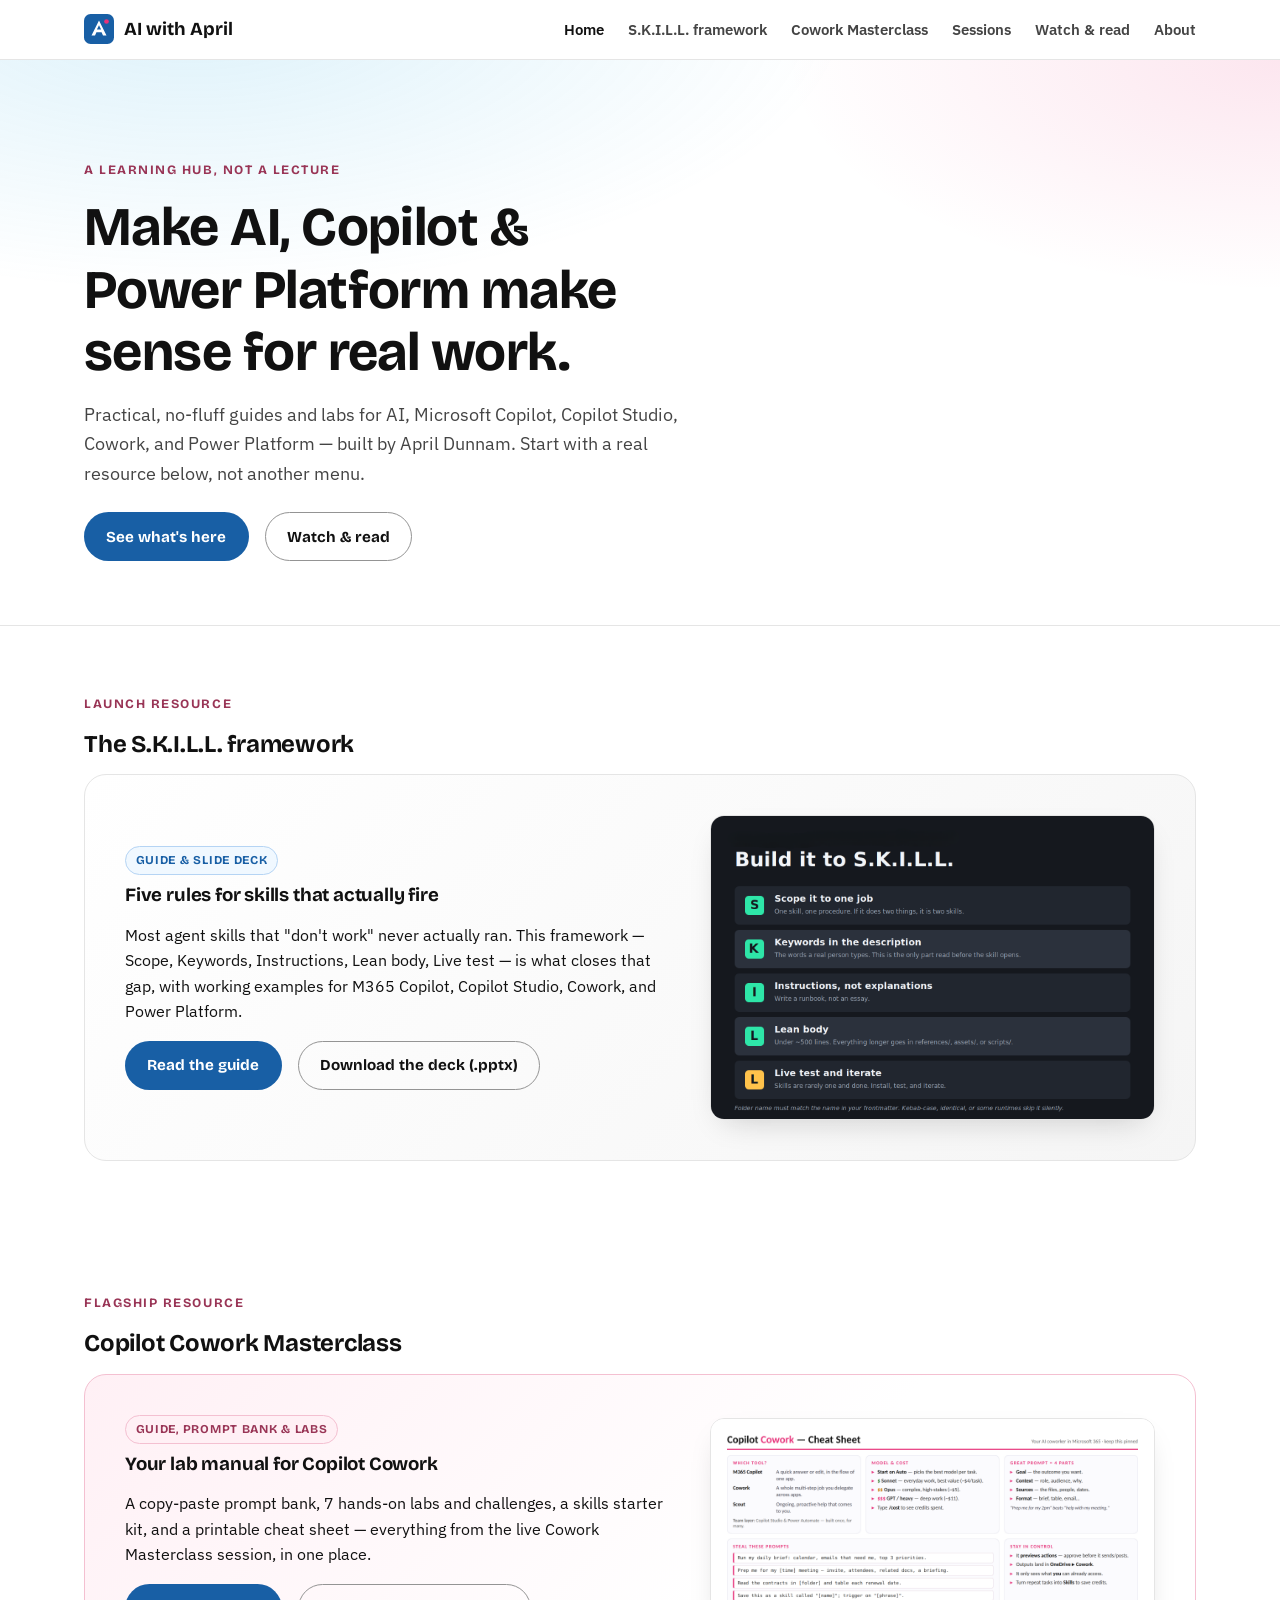
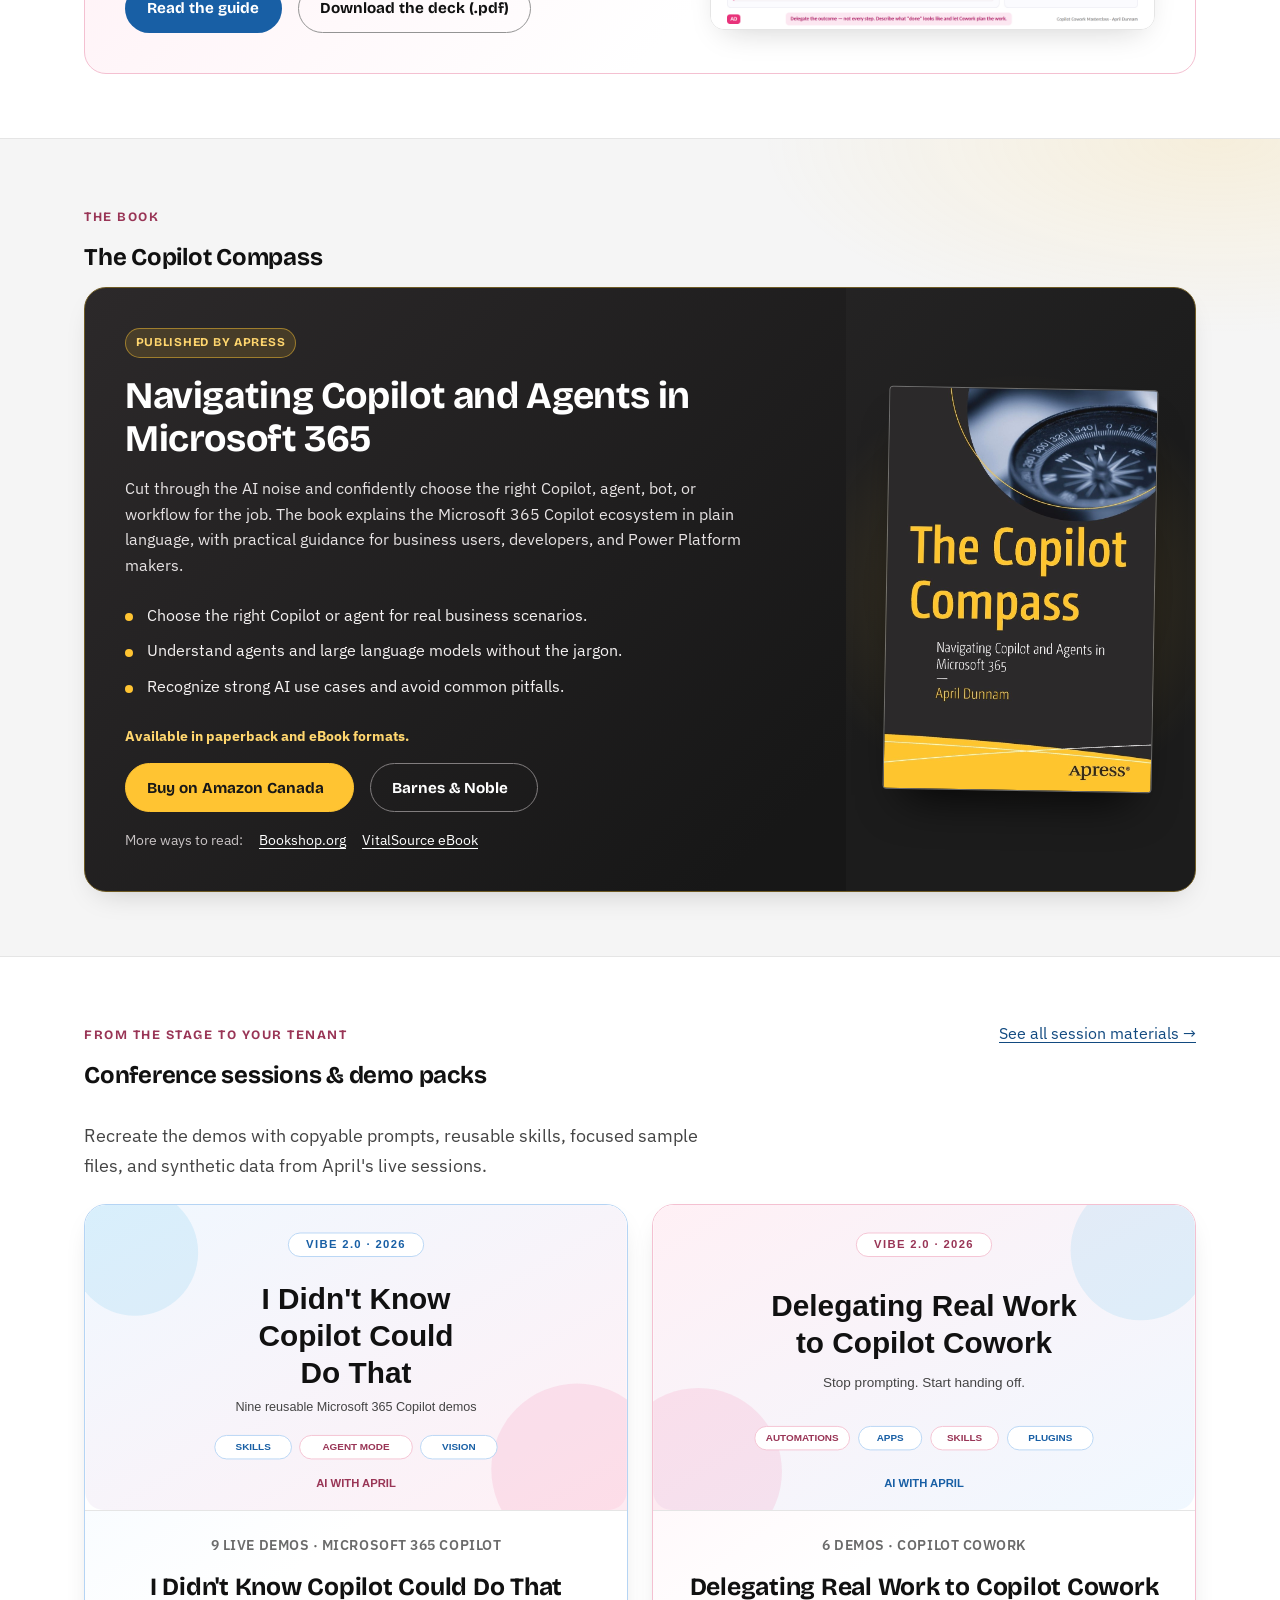
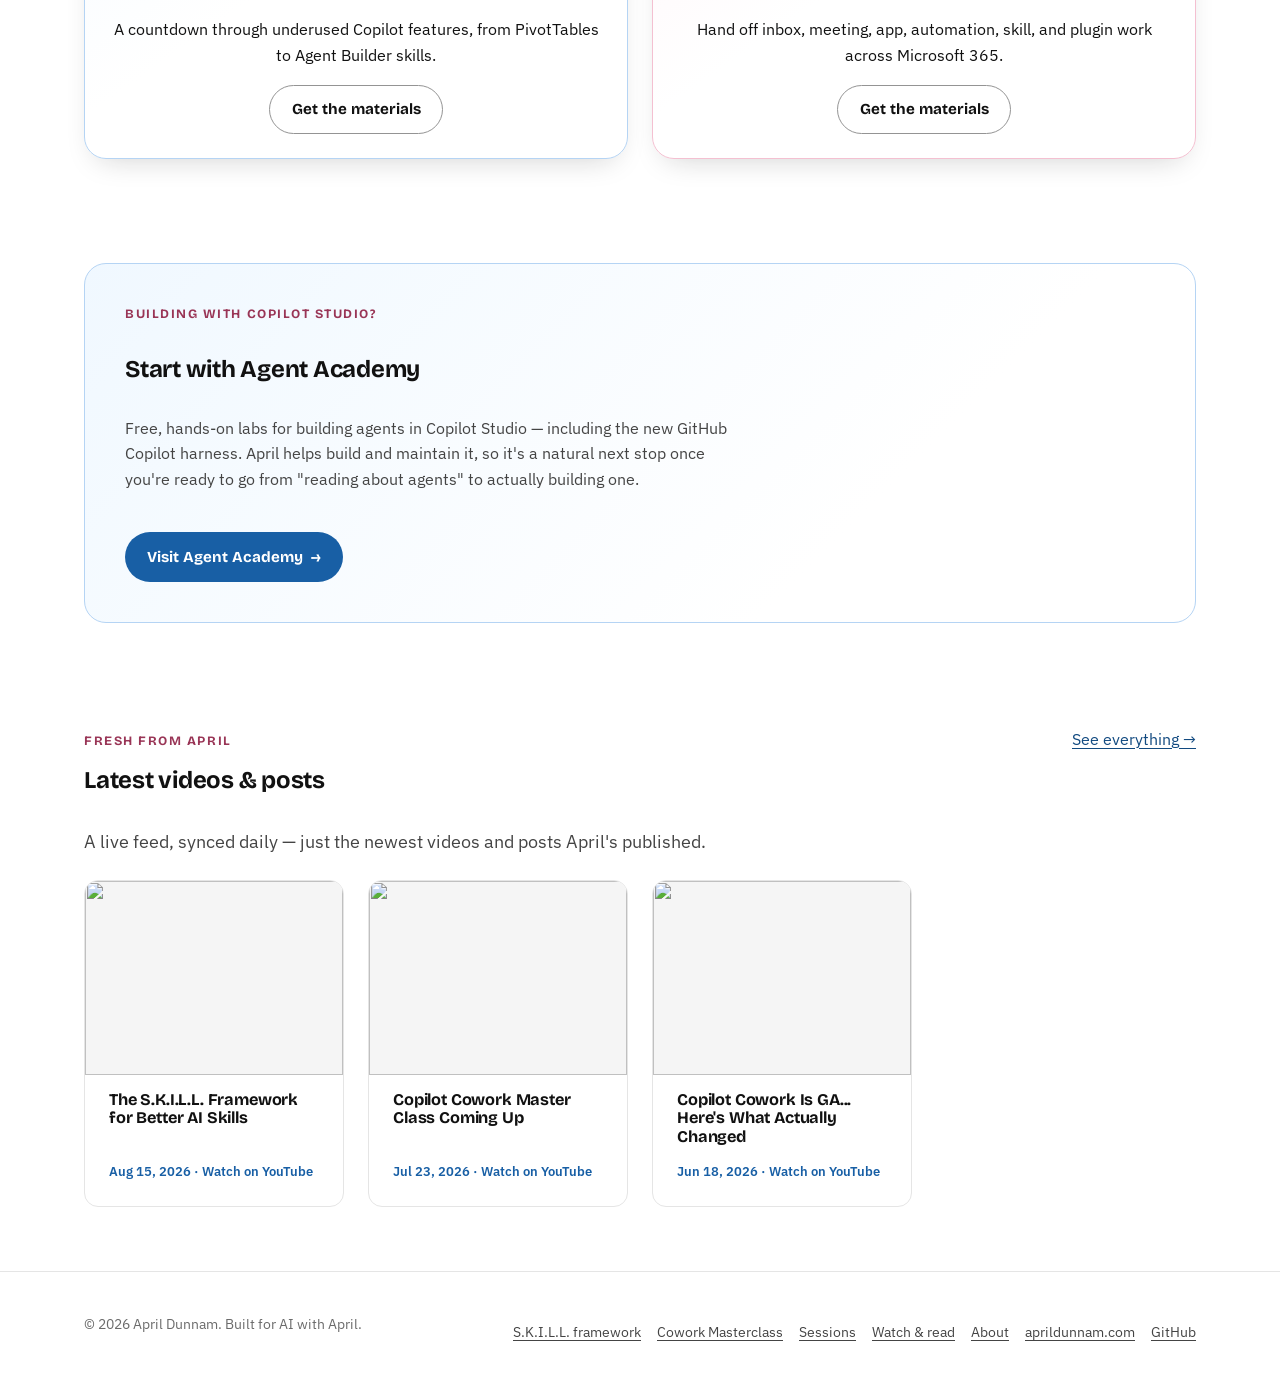
==== commit bd97e01c: "Feature The Copilot Compass on the homepage Co-authored-by: Copilot App <223556219+Copilot@users.nor" ====
--- a/index.html
+++ b/index.html
@@ -113,6 +113,49 @@
       </div>
     </section>
 
+    <section class="section book-section">
+      <div class="wrap">
+        <p class="eyebrow">The book</p>
+        <h2>The Copilot Compass</h2>
+        <div class="book-feature">
+          <div class="book-feature__body">
+            <span class="badge">Published by Apress</span>
+            <h3>Navigating Copilot and Agents in Microsoft 365</h3>
+            <p>
+              Cut through the AI noise and confidently choose the right Copilot, agent, bot, or
+              workflow for the job. The book explains the Microsoft 365 Copilot ecosystem in
+              plain language, with practical guidance for business users, developers, and Power
+              Platform makers.
+            </p>
+            <ul class="book-highlights">
+              <li>Choose the right Copilot or agent for real business scenarios.</li>
+              <li>Understand agents and large language models without the jargon.</li>
+              <li>Recognize strong AI use cases and avoid common pitfalls.</li>
+            </ul>
+            <p class="book-meta">Available in paperback and eBook formats.</p>
+            <div class="featured__actions">
+              <a class="btn btn-primary" href="https://www.amazon.ca/Copilot-Compass-Navigating-Agents-Microsoft/dp/B0GN6XTWFG" target="_blank" rel="noopener noreferrer">
+                Buy on Amazon Canada<span class="visually-hidden"> (opens in a new tab)</span>
+              </a>
+              <a class="btn btn-secondary" href="https://www.barnesandnoble.com/w/the-copilot-compass-april-dunnam/1149493982?ean=9798868826542" target="_blank" rel="noopener noreferrer">
+                Barnes &amp; Noble<span class="visually-hidden"> (opens in a new tab)</span>
+              </a>
+            </div>
+            <div class="book-retailers" aria-label="More places to buy The Copilot Compass">
+              <span>More ways to read:</span>
+              <a href="https://bookshop.org/p/books/the-copilot-compass-navigating-copilot-and-agents-in-microsoft-365-april-dunnam/7cc62eba2c708589" target="_blank" rel="noopener noreferrer">Bookshop.org</a>
+              <a href="https://www.vitalsource.com/products/the-copilot-compass-april-dunnam-v9798868826559" target="_blank" rel="noopener noreferrer">VitalSource eBook</a>
+            </div>
+          </div>
+          <div class="book-feature__media">
+            <a href="https://www.amazon.ca/Copilot-Compass-Navigating-Agents-Microsoft/dp/B0GN6XTWFG" target="_blank" rel="noopener noreferrer" aria-label="Buy The Copilot Compass on Amazon Canada">
+              <img src="assets/img/copilot-compass-cover.jpg" alt="Book cover for The Copilot Compass: Navigating Copilot and Agents in Microsoft 365 by April Dunnam.">
+            </a>
+          </div>
+        </div>
+      </div>
+    </section>
+
     <section class="section">
       <div class="wrap">
         <div class="update-section-head">
--- a/assets/css/style.css
+++ b/assets/css/style.css
@@ -472,6 +472,168 @@
 }
 
 /* =========================================================================
+   Book feature
+   ========================================================================= */
+
+.book-section {
+  background:
+    radial-gradient(700px 300px at 95% 0%, rgba(255, 196, 50, 0.13), transparent 65%),
+    var(--color-bg-alt);
+  border-block: 1px solid var(--color-border);
+}
+
+.book-feature {
+  display: grid;
+  grid-template-columns: minmax(0, 1.2fr) minmax(16rem, 0.55fr);
+  align-items: center;
+  overflow: hidden;
+  border: 1px solid #6f5b24;
+  border-radius: var(--radius-lg);
+  background: linear-gradient(135deg, #2c292a 0%, #171717 72%);
+  color: #ffffff;
+  box-shadow: var(--shadow-card);
+}
+
+.book-feature__body {
+  padding: var(--space-4);
+}
+
+.book-feature .badge {
+  background: rgba(255, 196, 50, 0.14);
+  border-color: rgba(255, 196, 50, 0.48);
+  color: #ffd66e;
+}
+
+.book-feature h3 {
+  max-width: 24ch;
+  margin-top: var(--space-2);
+  color: #ffffff;
+  font-size: clamp(1.7rem, 3vw, 2.35rem);
+}
+
+.book-feature__body > p:not(.book-meta) {
+  max-width: 62ch;
+  color: #e7e3e4;
+}
+
+.book-highlights {
+  display: grid;
+  gap: 0.65rem;
+  max-width: 62ch;
+  margin: var(--space-3) 0;
+  padding: 0;
+  list-style: none;
+}
+
+.book-highlights li {
+  position: relative;
+  padding-left: 1.4rem;
+  color: #f5f2f2;
+}
+
+.book-highlights li::before {
+  position: absolute;
+  top: 0.65em;
+  left: 0;
+  width: 0.5rem;
+  height: 0.5rem;
+  border-radius: 50%;
+  background: #ffc432;
+  content: "";
+}
+
+.book-meta {
+  color: #ffd66e;
+  font-size: 0.9rem;
+  font-weight: 700;
+}
+
+.book-feature .btn-primary {
+  border-color: #ffc432;
+  background: #ffc432;
+  color: #171717;
+}
+
+.book-feature .btn-primary:hover {
+  border-color: #ffda7a;
+  background: #ffda7a;
+  color: #171717;
+}
+
+.book-feature .btn-secondary {
+  border-color: #817d7e;
+  background: transparent;
+  color: #ffffff;
+}
+
+.book-feature .btn-secondary:hover {
+  border-color: #ffc432;
+  background: rgba(255, 196, 50, 0.1);
+  color: #ffffff;
+}
+
+.book-retailers {
+  display: flex;
+  flex-wrap: wrap;
+  gap: 0.45rem 1rem;
+  margin-top: var(--space-2);
+  color: #c9c4c5;
+  font-size: 0.9rem;
+}
+
+.book-retailers a {
+  color: #ffffff;
+  text-underline-offset: 0.2em;
+}
+
+.book-retailers a:hover {
+  color: #ffd66e;
+}
+
+.book-feature__media {
+  display: grid;
+  align-self: stretch;
+  place-items: center;
+  padding: var(--space-4);
+  background:
+    radial-gradient(circle at center, rgba(255, 196, 50, 0.18), transparent 62%),
+    rgba(255, 255, 255, 0.025);
+}
+
+.book-feature__media a {
+  display: block;
+  width: min(100%, 18rem);
+}
+
+.book-feature__media img {
+  width: 100%;
+  border: 1px solid rgba(255, 255, 255, 0.35);
+  border-radius: 0.25rem;
+  box-shadow: 0 28px 45px -22px rgba(0, 0, 0, 0.85);
+  transform: rotate(1deg);
+  transition: transform var(--transition-med);
+}
+
+.book-feature__media a:hover img {
+  transform: rotate(0deg) translateY(-4px);
+}
+
+@media (max-width: 860px) {
+  .book-feature {
+    grid-template-columns: 1fr;
+  }
+
+  .book-feature__media {
+    order: -1;
+    padding-bottom: 0;
+  }
+
+  .book-feature__media a {
+    width: min(62%, 15rem);
+  }
+}
+
+/* =========================================================================
    Conference sessions and demo packs
    ========================================================================= */
 
@@ -502,8 +664,30 @@
   justify-content: center;
 }
 
-.session-resource-hero .callout-box {
-  text-align: left;
+.session-resource-page .session-content,
+.session-resource-page .callout-box,
+.session-resource-page .demo-step,
+.session-resource-page .prompt-block pre {
+  text-align: center;
+}
+
+.session-resource-page .demo-step__head {
+  grid-template-columns: 1fr;
+  justify-items: center;
+}
+
+.session-resource-page .reference-files {
+  justify-content: center;
+}
+
+.session-resource-page .demo-step ol,
+.session-resource-page .demo-step ul:not(.reference-files) {
+  padding-left: 0;
+  list-style-position: inside;
+}
+
+.session-resource-page .demo-step li + li {
+  margin-top: 0.5rem;
 }
 
 .event-provenance {
@@ -642,6 +826,15 @@
   font-weight: 600;
   letter-spacing: 0.04em;
   text-transform: uppercase;
+}
+
+.session-meta a {
+  color: inherit;
+  text-underline-offset: 0.2em;
+}
+
+.session-meta a:hover {
+  color: var(--color-pink-strong);
 }
 
 .session-topics {
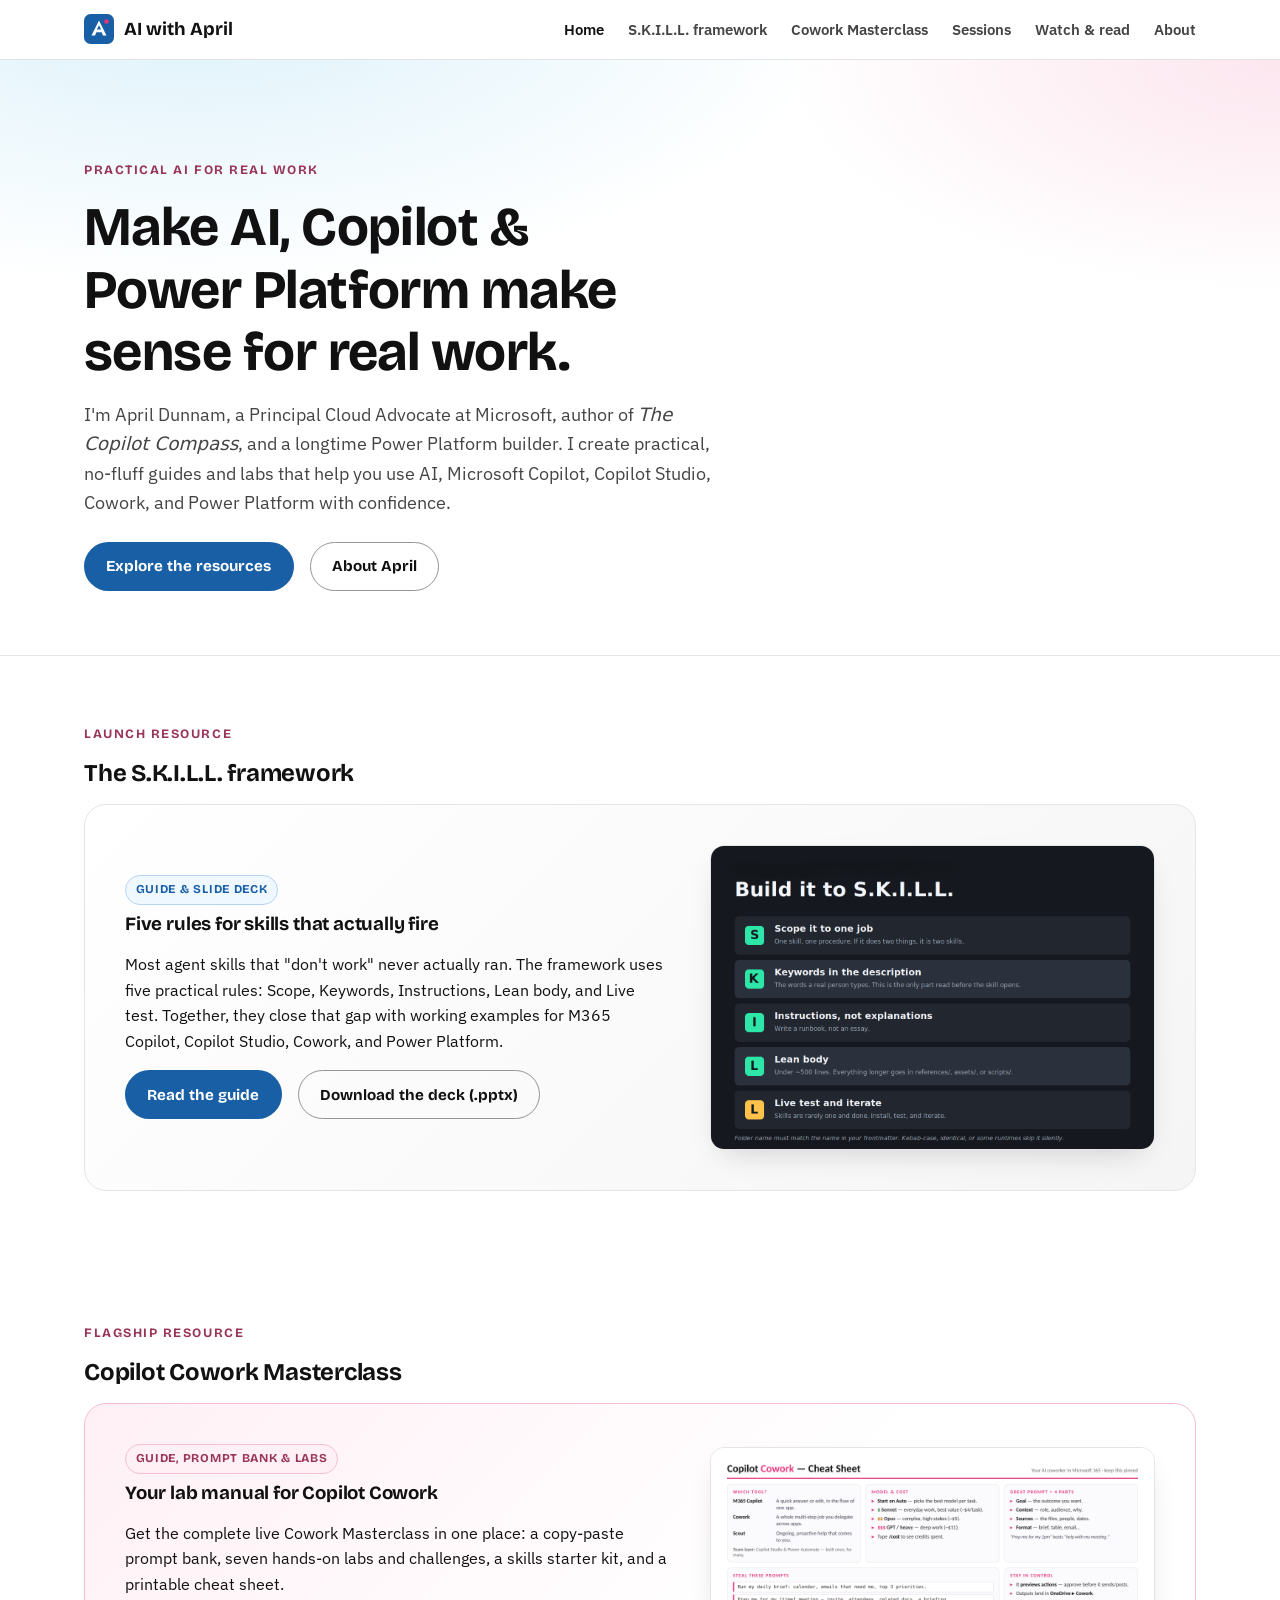
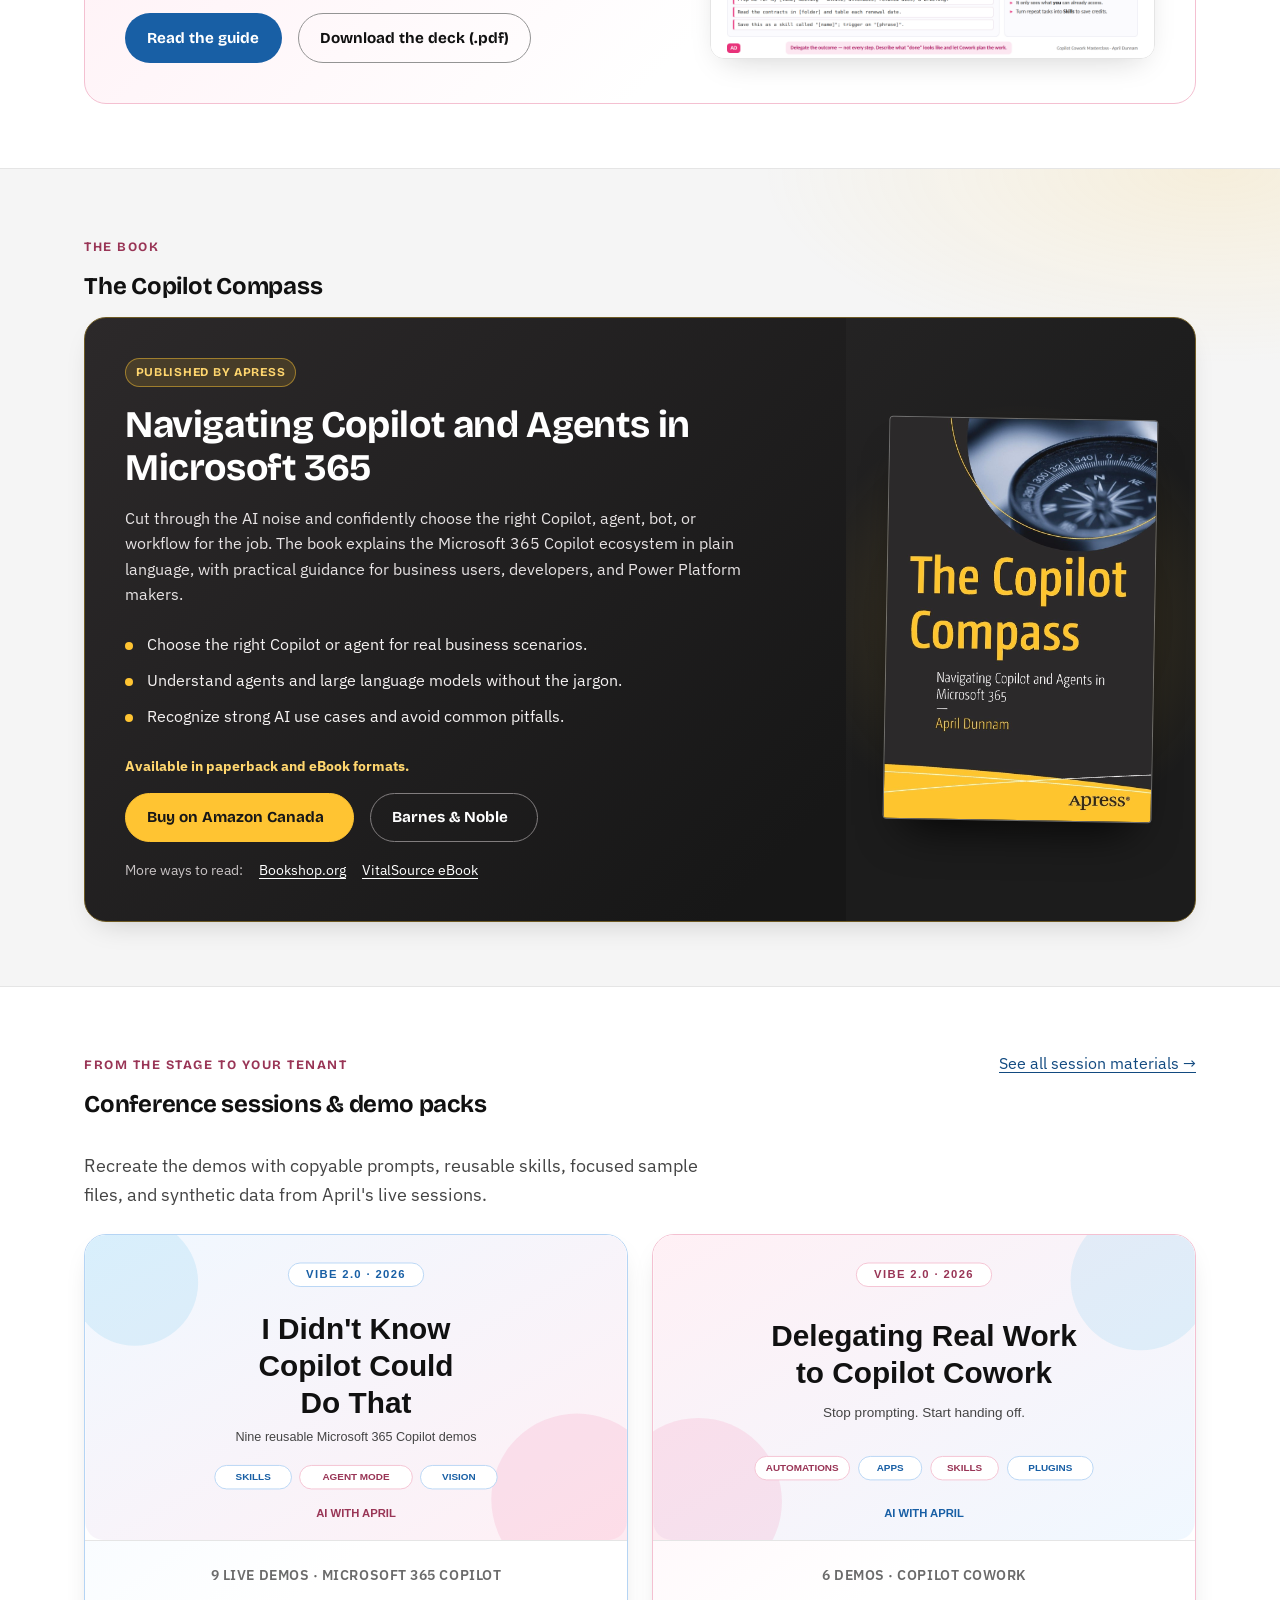
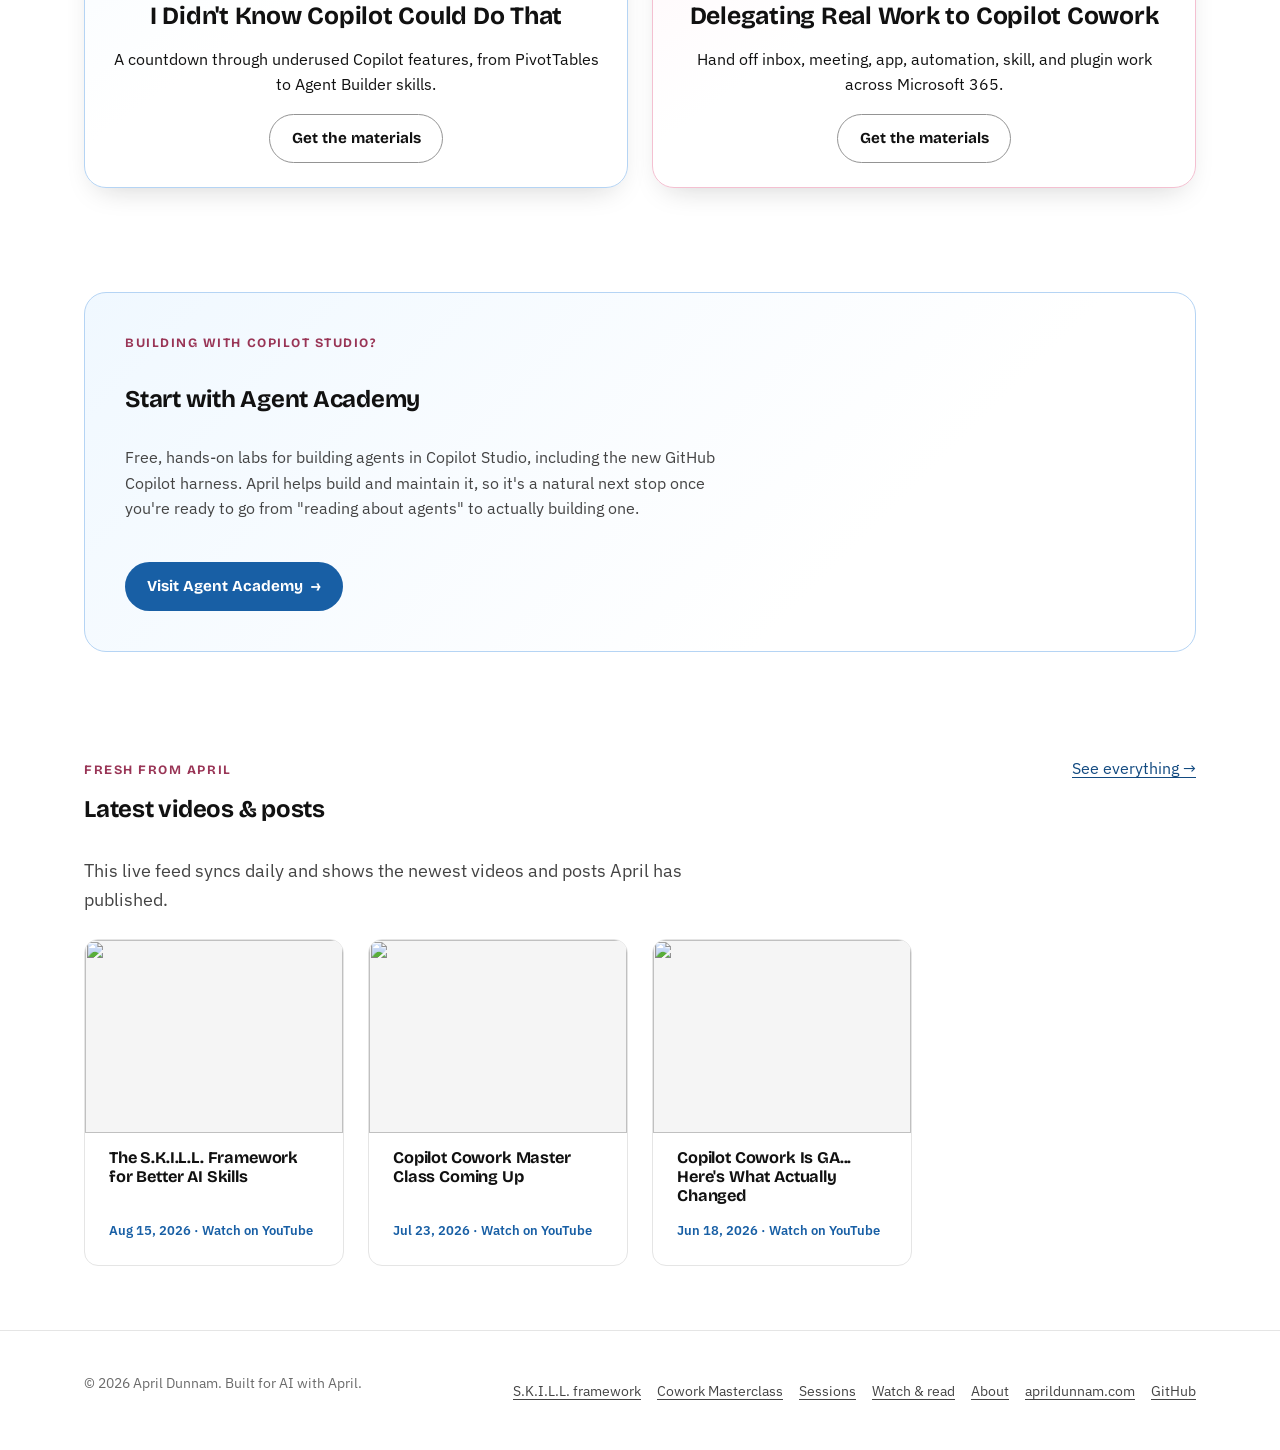
==== commit 3b183057: "Humanize site copy and clarify homepage intro Co-authored-by: Copilot App <223556219+Copilot@users.n" ====
--- a/index.html
+++ b/index.html
@@ -3,12 +3,12 @@
 <head>
   <meta charset="UTF-8">
   <meta name="viewport" content="width=device-width, initial-scale=1">
-  <title>AI with April — Practical AI, Copilot &amp; Power Platform learning</title>
+  <title>AI with April | Practical AI, Copilot &amp; Power Platform learning</title>
   <meta name="description" content="A practical learning hub from April Dunnam: guides, labs, videos, and posts on AI, Copilot, Copilot Studio, Cowork, and Power Platform.">
 
   <link rel="canonical" href="https://aprildunnam.github.io/ai-with-april/">
   <meta property="og:type" content="website">
-  <meta property="og:title" content="AI with April — Practical AI, Copilot &amp; Power Platform learning">
+  <meta property="og:title" content="AI with April | Practical AI, Copilot &amp; Power Platform learning">
   <meta property="og:description" content="Practical guides, labs, videos, and posts on AI, Microsoft Copilot, Copilot Studio, Cowork, and Power Platform.">
   <meta property="og:image" content="assets/img/og-cover.png">
   <meta property="og:url" content="https://aprildunnam.github.io/ai-with-april/">
@@ -49,16 +49,17 @@
   <main id="main">
     <section class="hero">
       <div class="wrap">
-        <p class="eyebrow">A learning hub, not a lecture</p>
+        <p class="eyebrow">Practical AI for real work</p>
         <h1>Make AI, Copilot &amp; Power Platform make sense for real work.</h1>
         <p class="hero__lede">
-          Practical, no-fluff guides and labs for AI, Microsoft Copilot, Copilot Studio, Cowork,
-          and Power Platform — built by April Dunnam. Start with a real resource below, not
-          another menu.
+          I'm April Dunnam, a Principal Cloud Advocate at Microsoft, author of
+          <em>The Copilot Compass</em>, and a longtime Power Platform builder. I create practical,
+          no-fluff guides and labs that help you use AI, Microsoft Copilot, Copilot Studio,
+          Cowork, and Power Platform with confidence.
         </p>
         <div class="hero__actions">
-          <a class="btn btn-primary" href="#resources">See what's here</a>
-          <a class="btn btn-secondary" href="updates.html">Watch &amp; read</a>
+          <a class="btn btn-primary" href="#resources">Explore the resources</a>
+          <a class="btn btn-secondary" href="about.html">About April</a>
         </div>
       </div>
     </section>
@@ -72,9 +73,10 @@
             <span class="badge">Guide &amp; slide deck</span>
             <h3 style="margin-top: 0.6rem;">Five rules for skills that actually fire</h3>
             <p>
-              Most agent skills that "don't work" never actually ran. This framework — Scope,
-              Keywords, Instructions, Lean body, Live test — is what closes that gap, with working
-              examples for M365 Copilot, Copilot Studio, Cowork, and Power Platform.
+              Most agent skills that "don't work" never actually ran. The framework uses five
+              practical rules: Scope, Keywords, Instructions, Lean body, and Live test. Together,
+              they close that gap with working examples for M365 Copilot, Copilot Studio, Cowork,
+              and Power Platform.
             </p>
             <div class="featured__actions">
               <a class="btn btn-primary" href="resources/skill-framework.html">Read the guide</a>
@@ -97,9 +99,9 @@
             <span class="badge badge--pink">Guide, prompt bank &amp; labs</span>
             <h3 style="margin-top: 0.6rem;">Your lab manual for Copilot Cowork</h3>
             <p>
-              A copy-paste prompt bank, 7 hands-on labs and challenges, a skills starter kit, and
-              a printable cheat sheet — everything from the live Cowork Masterclass session, in
-              one place.
+              Get the complete live Cowork Masterclass in one place: a copy-paste prompt bank,
+              seven hands-on labs and challenges, a skills starter kit, and a printable cheat
+              sheet.
             </p>
             <div class="featured__actions">
               <a class="btn btn-primary" href="resources/cowork-masterclass.html">Read the guide</a>
@@ -202,7 +204,7 @@
           <p class="eyebrow">Building with Copilot Studio?</p>
           <h2>Start with Agent Academy</h2>
           <p>
-            Free, hands-on labs for building agents in Copilot Studio — including the new
+            Free, hands-on labs for building agents in Copilot Studio, including the new
             GitHub Copilot harness. April helps build and maintain it, so it's a natural next
             stop once you're ready to go from "reading about agents" to actually building one.
           </p>
@@ -225,7 +227,7 @@
           <a class="btn-ghost" href="updates.html">See everything &rarr;</a>
         </div>
         <p class="hero__lede" style="margin-bottom: var(--space-3);">
-          A live feed, synced daily — just the newest videos and posts April's published.
+          This live feed syncs daily and shows the newest videos and posts April has published.
         </p>
         <div class="update-grid" data-feed="videos" data-feed-limit="3" aria-live="polite">
           <p class="update-empty">Loading latest videos&hellip;</p>
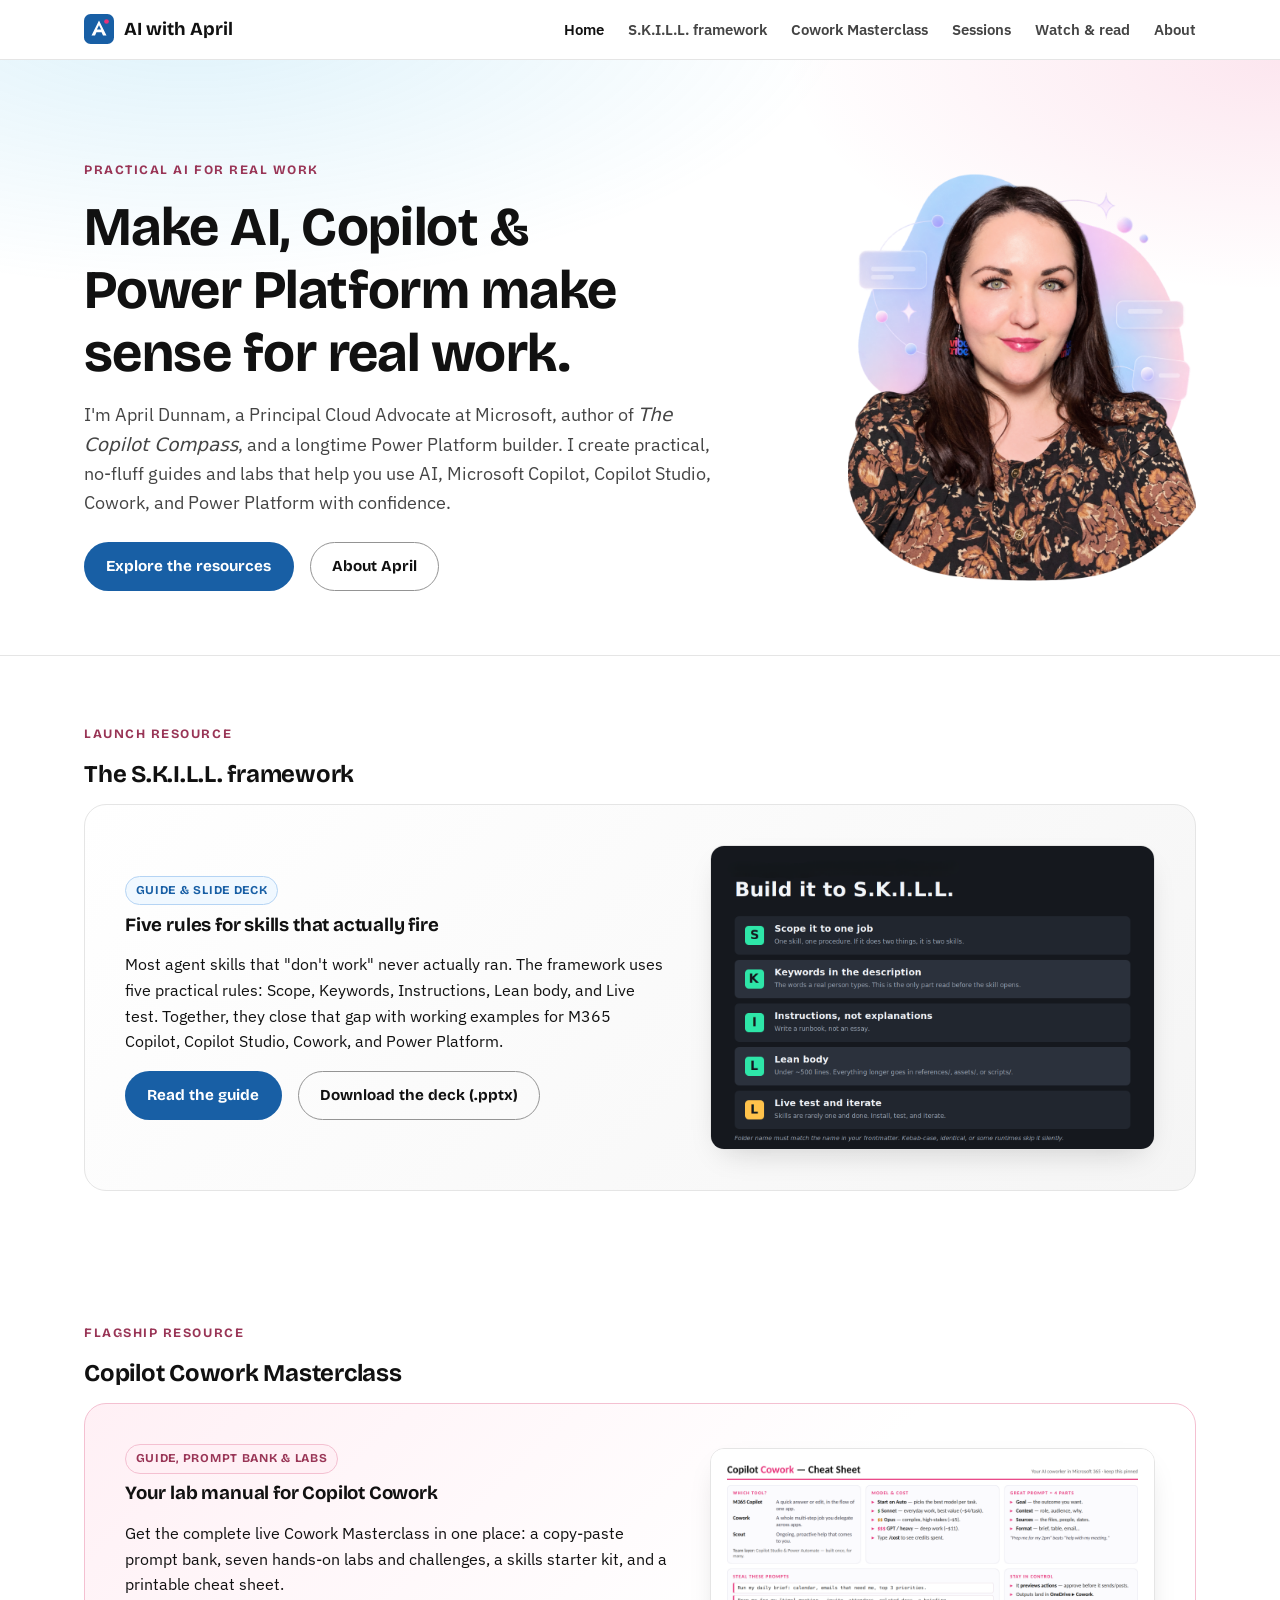
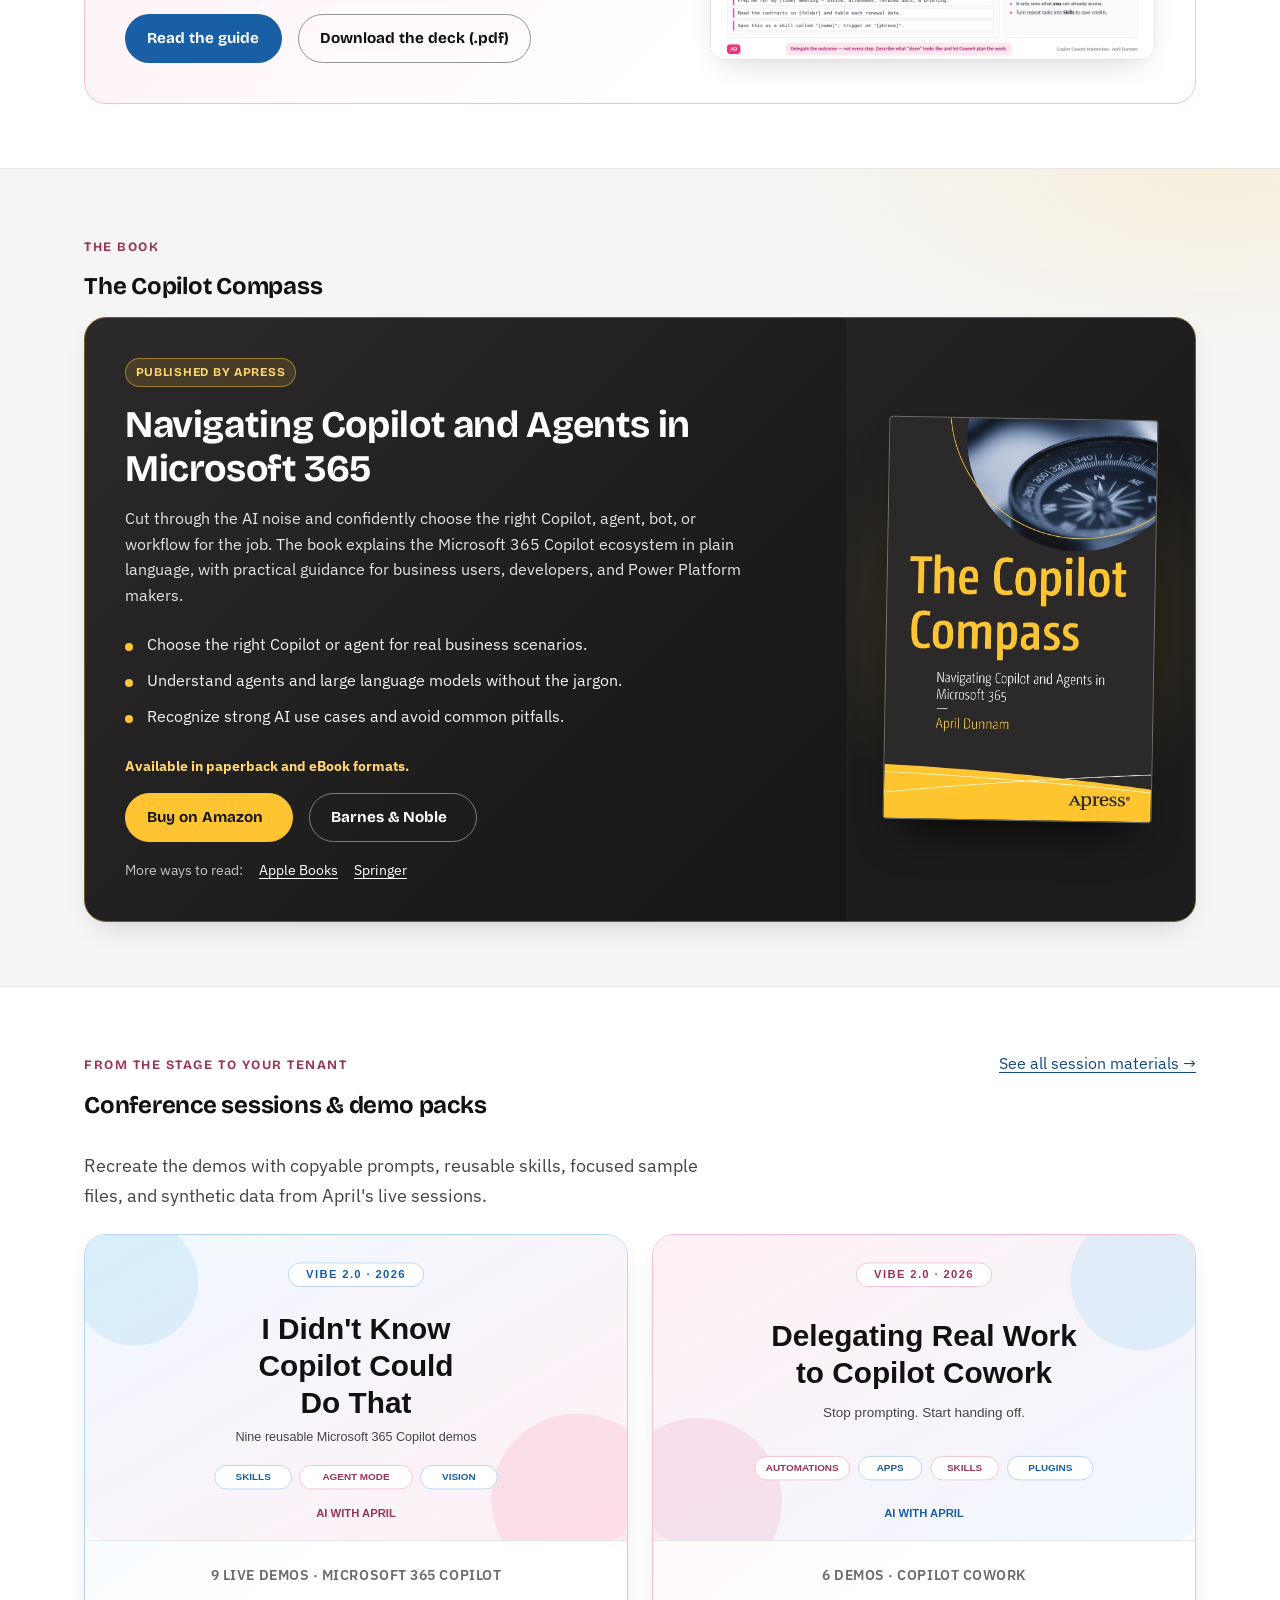
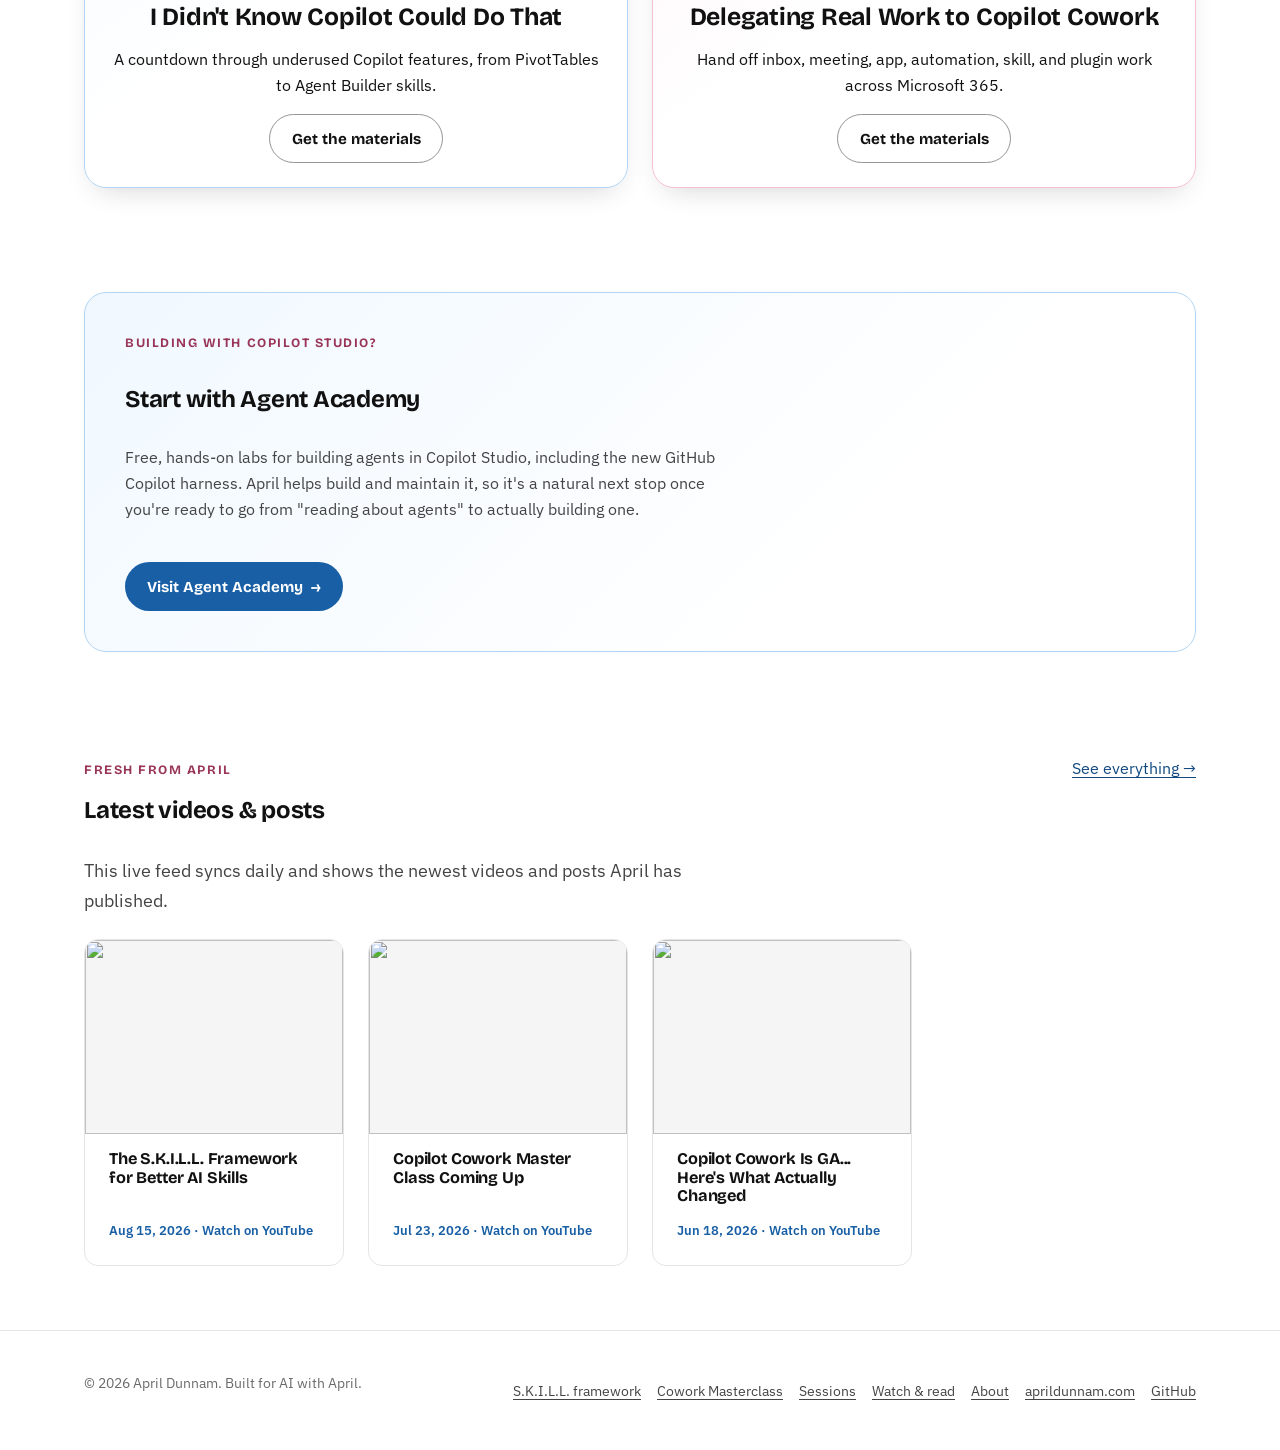
==== commit b611fb5e: "Add responsive portrait to homepage hero Co-authored-by: Copilot App <223556219+Copilot@users.norepl" ====
--- a/index.html
+++ b/index.html
@@ -47,20 +47,23 @@
   </header>
 
   <main id="main">
-    <section class="hero">
-      <div class="wrap">
-        <p class="eyebrow">Practical AI for real work</p>
-        <h1>Make AI, Copilot &amp; Power Platform make sense for real work.</h1>
-        <p class="hero__lede">
-          I'm April Dunnam, a Principal Cloud Advocate at Microsoft, author of
-          <em>The Copilot Compass</em>, and a longtime Power Platform builder. I create practical,
-          no-fluff guides and labs that help you use AI, Microsoft Copilot, Copilot Studio,
-          Cowork, and Power Platform with confidence.
-        </p>
-        <div class="hero__actions">
-          <a class="btn btn-primary" href="#resources">Explore the resources</a>
-          <a class="btn btn-secondary" href="about.html">About April</a>
-        </div>
+    <section class="hero hero--home">
+      <div class="wrap hero__layout">
+        <div class="hero__content">
+          <p class="eyebrow">Practical AI for real work</p>
+          <h1>Make AI, Copilot &amp; Power Platform make sense for real work.</h1>
+          <p class="hero__lede">
+            I'm April Dunnam, a Principal Cloud Advocate at Microsoft, author of
+            <em>The Copilot Compass</em>, and a longtime Power Platform builder. I create practical,
+            no-fluff guides and labs that help you use AI, Microsoft Copilot, Copilot Studio,
+            Cowork, and Power Platform with confidence.
+          </p>
+          <div class="hero__actions">
+            <a class="btn btn-primary" href="#resources">Explore the resources</a>
+            <a class="btn btn-secondary" href="about.html">About April</a>
+          </div>
+        </div>
+        <div class="hero__portrait" role="img" aria-label="April Dunnam"></div>
       </div>
     </section>
 
@@ -136,8 +139,8 @@
             </ul>
             <p class="book-meta">Available in paperback and eBook formats.</p>
             <div class="featured__actions">
-              <a class="btn btn-primary" href="https://www.amazon.ca/Copilot-Compass-Navigating-Agents-Microsoft/dp/B0GN6XTWFG" target="_blank" rel="noopener noreferrer">
-                Buy on Amazon Canada<span class="visually-hidden"> (opens in a new tab)</span>
+              <a class="btn btn-primary" href="https://www.amazon.com/Copilot-Compass-Navigating-Agents-Microsoft/dp/B0GN6XTWFG" target="_blank" rel="noopener noreferrer">
+                Buy on Amazon<span class="visually-hidden"> (opens in a new tab)</span>
               </a>
               <a class="btn btn-secondary" href="https://www.barnesandnoble.com/w/the-copilot-compass-april-dunnam/1149493982?ean=9798868826542" target="_blank" rel="noopener noreferrer">
                 Barnes &amp; Noble<span class="visually-hidden"> (opens in a new tab)</span>
@@ -145,12 +148,12 @@
             </div>
             <div class="book-retailers" aria-label="More places to buy The Copilot Compass">
               <span>More ways to read:</span>
-              <a href="https://bookshop.org/p/books/the-copilot-compass-navigating-copilot-and-agents-in-microsoft-365-april-dunnam/7cc62eba2c708589" target="_blank" rel="noopener noreferrer">Bookshop.org</a>
-              <a href="https://www.vitalsource.com/products/the-copilot-compass-april-dunnam-v9798868826559" target="_blank" rel="noopener noreferrer">VitalSource eBook</a>
+              <a href="https://books.apple.com/us/book/the-copilot-compass/id6768741517" target="_blank" rel="noopener noreferrer">Apple Books</a>
+              <a href="https://link.springer.com/book/10.1007/979-8-8688-2655-9" target="_blank" rel="noopener noreferrer">Springer</a>
             </div>
           </div>
           <div class="book-feature__media">
-            <a href="https://www.amazon.ca/Copilot-Compass-Navigating-Agents-Microsoft/dp/B0GN6XTWFG" target="_blank" rel="noopener noreferrer" aria-label="Buy The Copilot Compass on Amazon Canada">
+            <a href="https://www.amazon.com/Copilot-Compass-Navigating-Agents-Microsoft/dp/B0GN6XTWFG" target="_blank" rel="noopener noreferrer" aria-label="Buy The Copilot Compass on Amazon">
               <img src="assets/img/copilot-compass-cover.jpg" alt="Book cover for The Copilot Compass: Navigating Copilot and Agents in Microsoft 365 by April Dunnam.">
             </a>
           </div>
--- a/assets/css/style.css
+++ b/assets/css/style.css
@@ -404,6 +404,36 @@
   margin-top: var(--space-3);
 }
 
+.hero__layout {
+  display: block;
+}
+
+.hero__content {
+  min-width: 0;
+}
+
+.hero__portrait {
+  display: none;
+}
+
+@media (min-width: 961px) {
+  .hero__layout {
+    display: grid;
+    grid-template-columns: minmax(0, 1.35fr) minmax(280px, 0.65fr);
+    gap: var(--space-4);
+    align-items: center;
+  }
+
+  .hero__portrait {
+    display: block;
+    align-self: end;
+    width: min(100%, 390px);
+    aspect-ratio: 1122 / 1402;
+    justify-self: end;
+    background: url("../img/april-dunnam-hero.png") center bottom / contain no-repeat;
+  }
+}
+
 /* =========================================================================
    Featured resource block
    ========================================================================= */
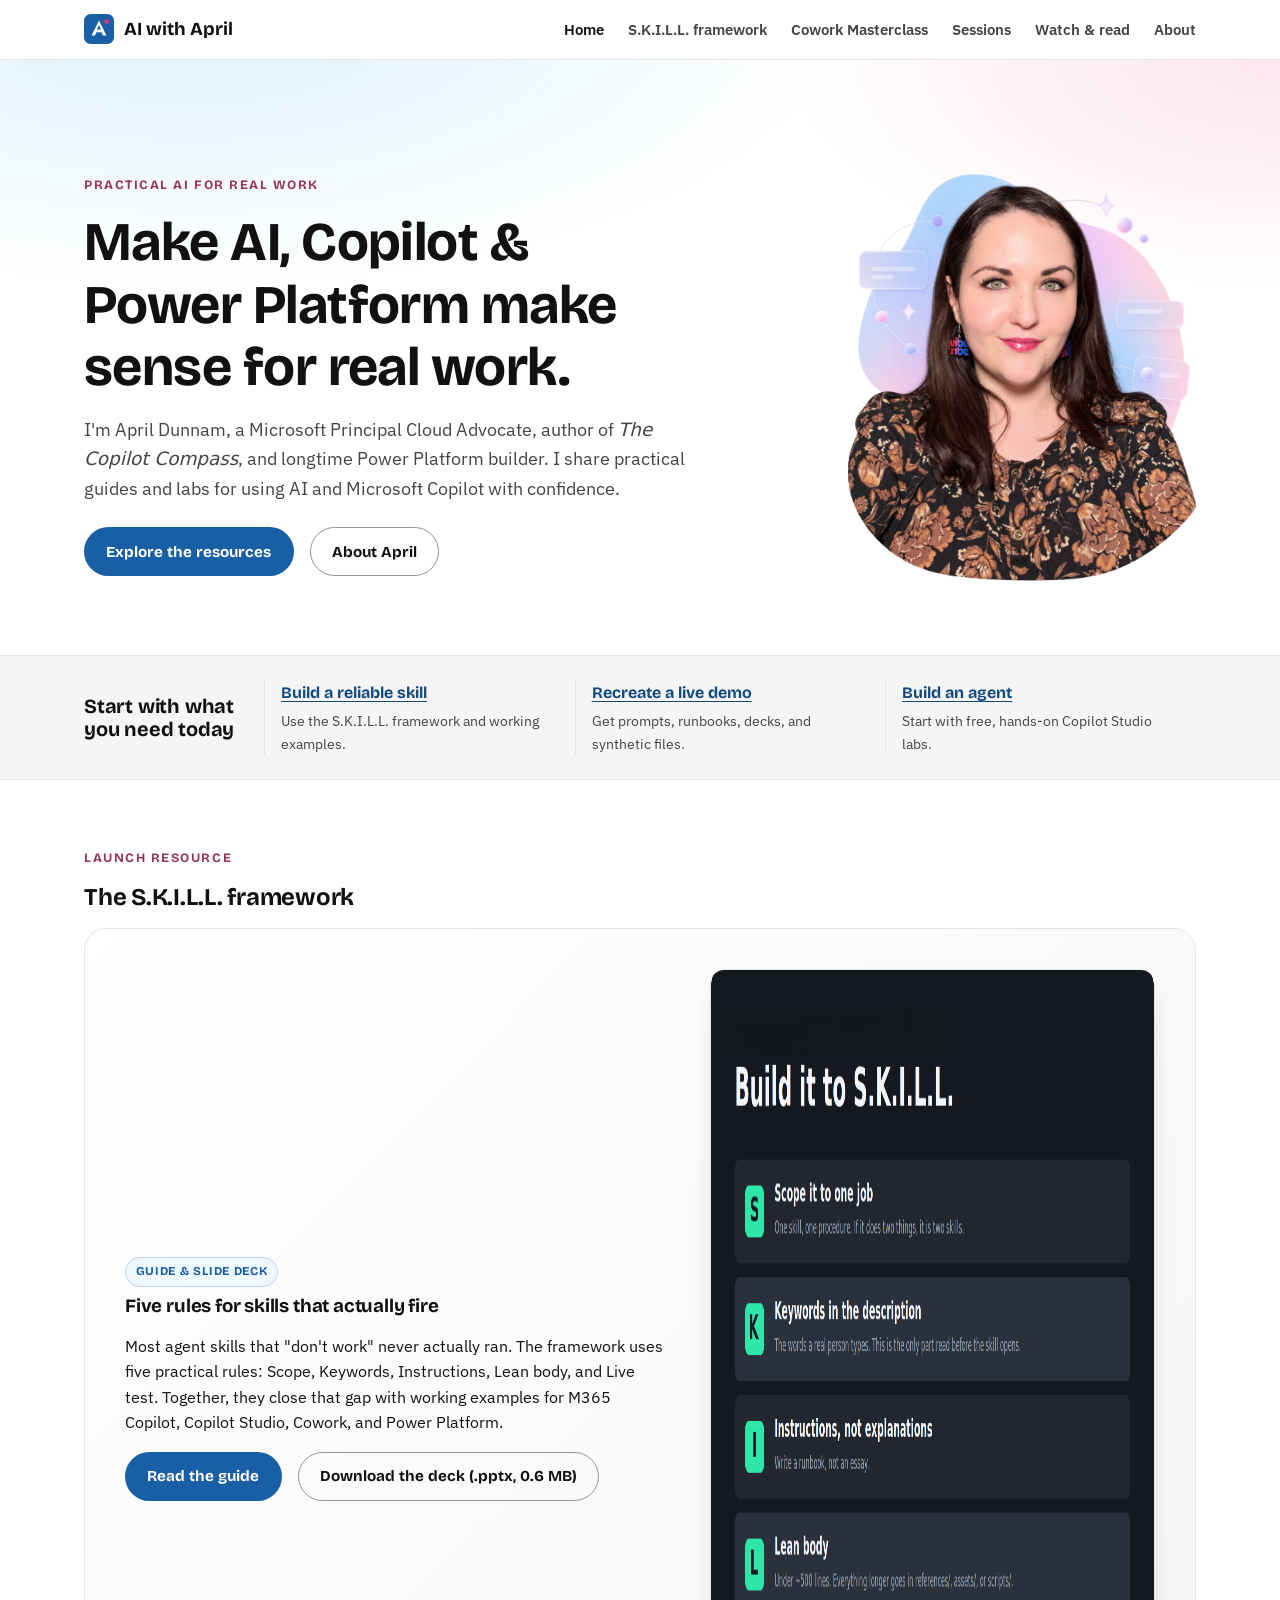
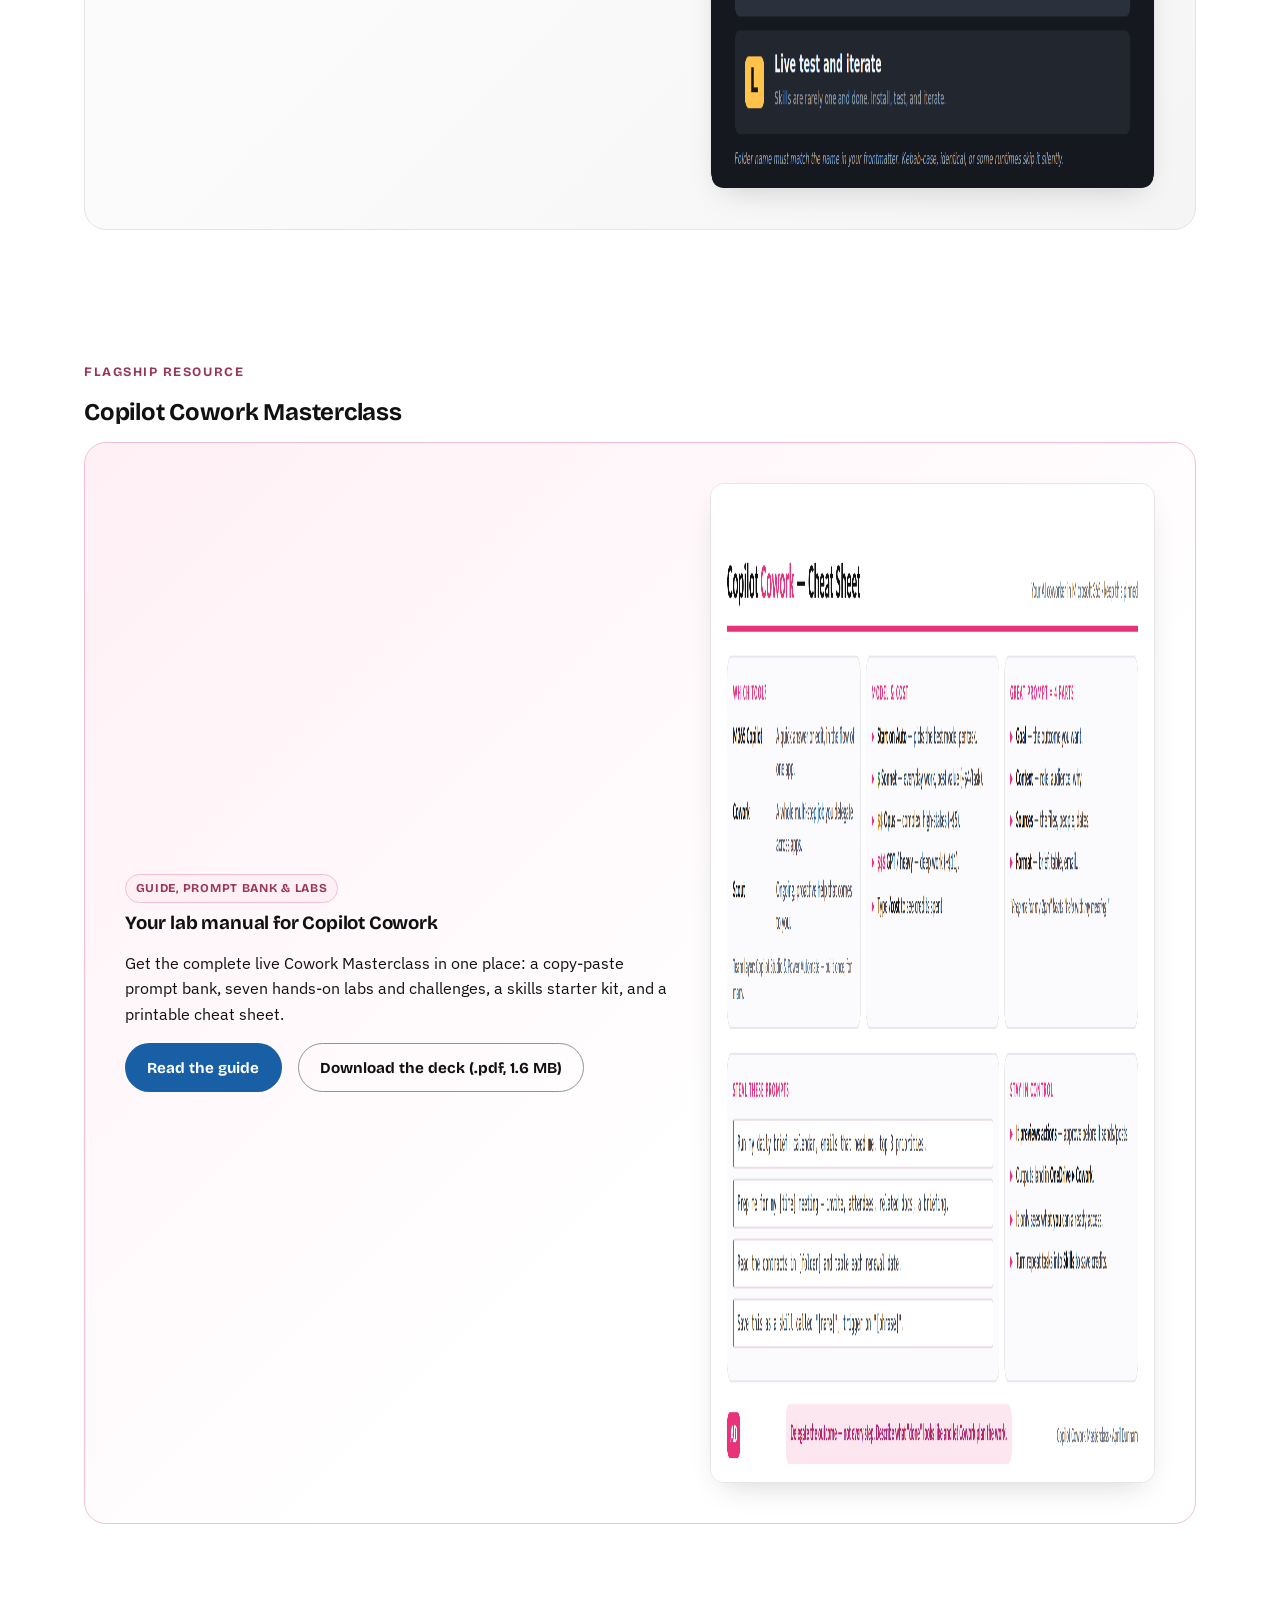
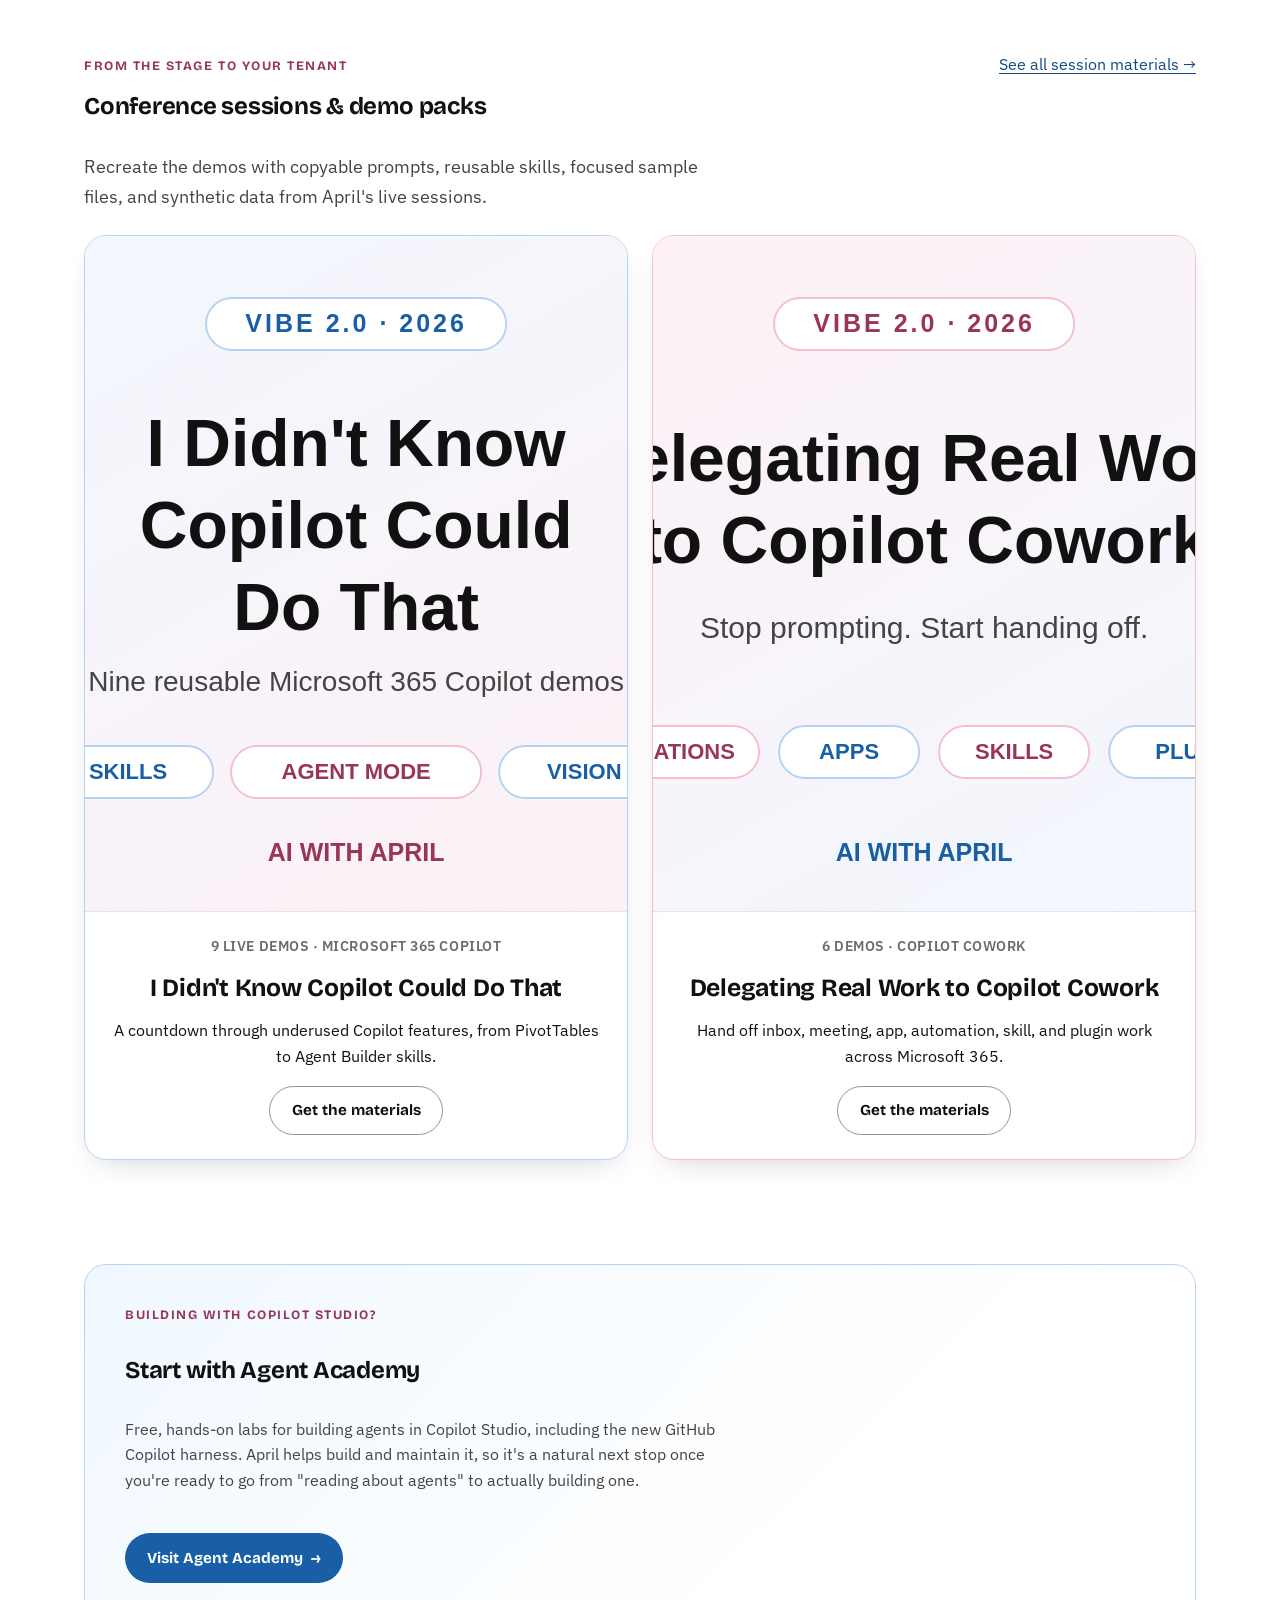
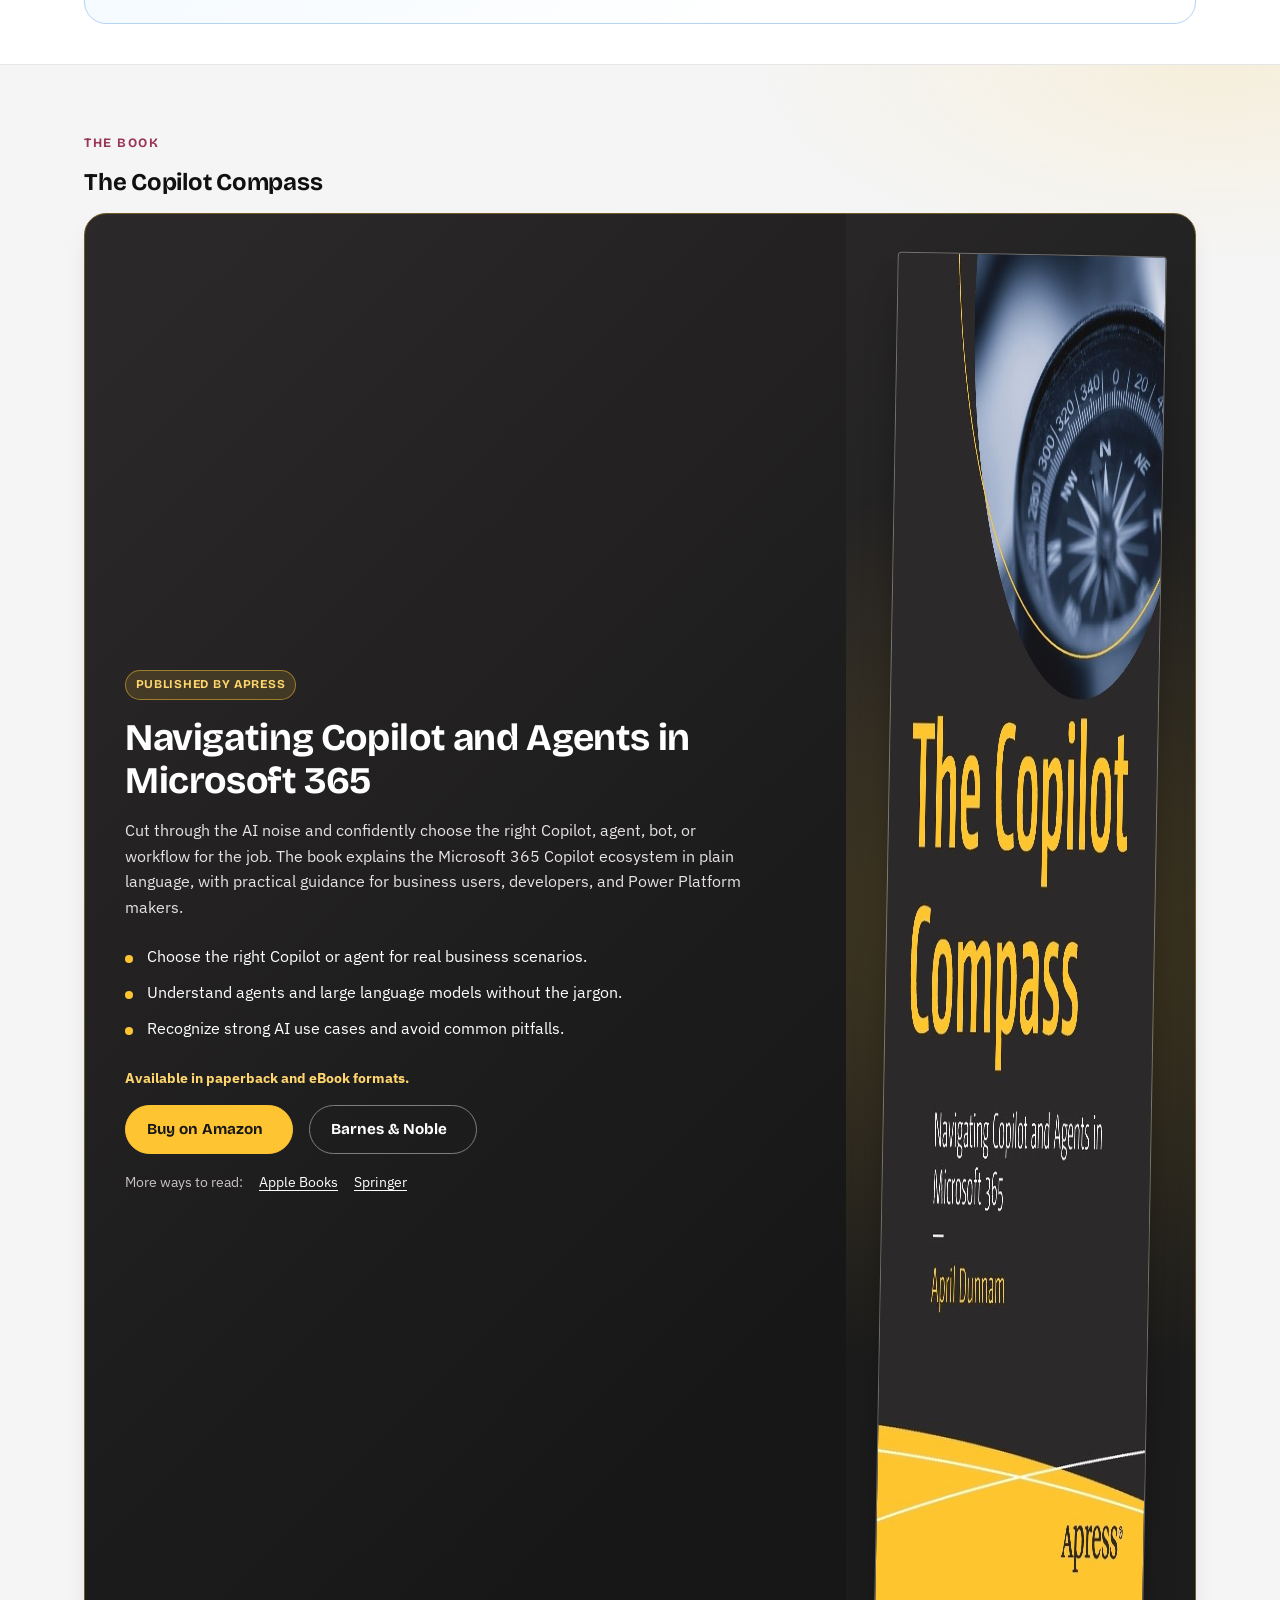
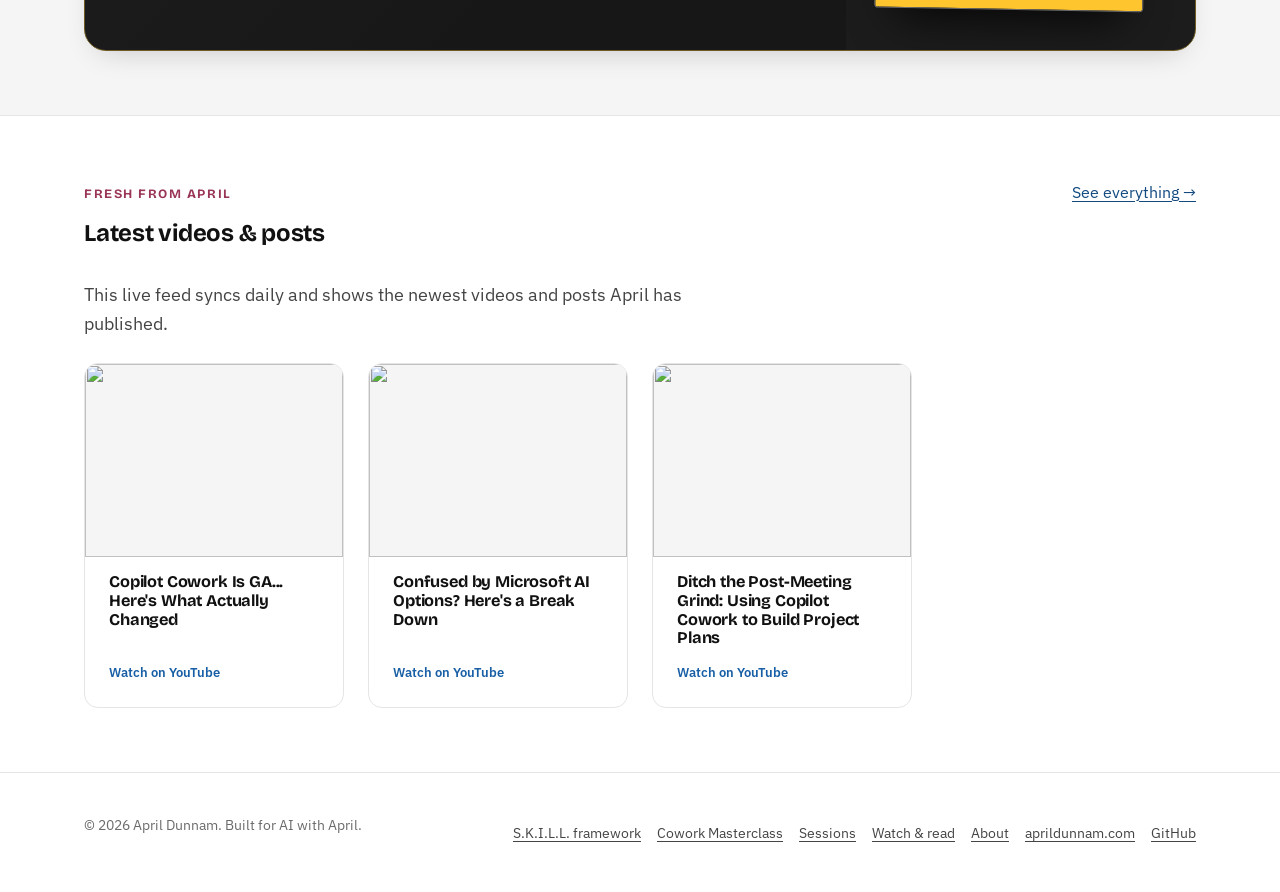
==== commit f674e22e: "Polish site structure, accessibility, and performance Co-authored-by: Copilot App <223556219+Copilot" ====
--- a/index.html
+++ b/index.html
@@ -3,6 +3,7 @@
 <head>
   <meta charset="UTF-8">
   <meta name="viewport" content="width=device-width, initial-scale=1">
+  <script>document.documentElement.classList.add("js");</script>
   <title>AI with April | Practical AI, Copilot &amp; Power Platform learning</title>
   <meta name="description" content="A practical learning hub from April Dunnam: guides, labs, videos, and posts on AI, Copilot, Copilot Studio, Cowork, and Power Platform.">
 
@@ -10,10 +11,51 @@
   <meta property="og:type" content="website">
   <meta property="og:title" content="AI with April | Practical AI, Copilot &amp; Power Platform learning">
   <meta property="og:description" content="Practical guides, labs, videos, and posts on AI, Microsoft Copilot, Copilot Studio, Cowork, and Power Platform.">
-  <meta property="og:image" content="assets/img/og-cover.png">
+  <meta property="og:image" content="https://aprildunnam.github.io/ai-with-april/assets/img/og-cover.png">
+  <meta property="og:image:alt" content="AI with April: practical AI, Copilot, and Power Platform learning">
+  <meta property="og:image:width" content="1200">
+  <meta property="og:image:height" content="630">
   <meta property="og:url" content="https://aprildunnam.github.io/ai-with-april/">
   <meta name="twitter:card" content="summary_large_image">
   <meta name="twitter:site" content="@aprildunnam">
+  <meta name="twitter:creator" content="@aprildunnam">
+  <meta name="twitter:image" content="https://aprildunnam.github.io/ai-with-april/assets/img/og-cover.png">
+
+  <script type="application/ld+json">
+  {
+    "@context": "https://schema.org",
+    "@graph": [
+      {
+        "@type": "WebSite",
+        "name": "AI with April",
+        "url": "https://aprildunnam.github.io/ai-with-april/",
+        "description": "Practical guides, labs, sessions, videos, and posts on AI, Microsoft Copilot, Copilot Studio, Cowork, and Power Platform.",
+        "author": { "@id": "https://aprildunnam.github.io/ai-with-april/#april-dunnam" }
+      },
+      {
+        "@type": "Person",
+        "@id": "https://aprildunnam.github.io/ai-with-april/#april-dunnam",
+        "name": "April Dunnam",
+        "jobTitle": "Principal Cloud Advocate",
+        "worksFor": { "@type": "Organization", "name": "Microsoft" },
+        "url": "https://aprildunnam.com",
+        "sameAs": [
+          "https://www.youtube.com/@AprilDunnam",
+          "https://github.com/aprildunnam"
+        ]
+      },
+      {
+        "@type": "Book",
+        "name": "The Copilot Compass: Navigating Copilot and Agents in Microsoft 365",
+        "isbn": "9798868826542",
+        "author": { "@id": "https://aprildunnam.github.io/ai-with-april/#april-dunnam" },
+        "publisher": { "@type": "Organization", "name": "Apress" },
+        "url": "https://link.springer.com/book/10.1007/979-8-8688-2655-9",
+        "image": "https://aprildunnam.github.io/ai-with-april/assets/img/copilot-compass-cover.jpg"
+      }
+    ]
+  }
+  </script>
 
   <link rel="icon" href="assets/img/favicon.svg" type="image/svg+xml">
   <link rel="preconnect" href="https://fonts.googleapis.com">
@@ -53,10 +95,9 @@
           <p class="eyebrow">Practical AI for real work</p>
           <h1>Make AI, Copilot &amp; Power Platform make sense for real work.</h1>
           <p class="hero__lede">
-            I'm April Dunnam, a Principal Cloud Advocate at Microsoft, author of
-            <em>The Copilot Compass</em>, and a longtime Power Platform builder. I create practical,
-            no-fluff guides and labs that help you use AI, Microsoft Copilot, Copilot Studio,
-            Cowork, and Power Platform with confidence.
+            I'm April Dunnam, a Microsoft Principal Cloud Advocate, author of
+            <em>The Copilot Compass</em>, and longtime Power Platform builder. I share practical
+            guides and labs for using AI and Microsoft Copilot with confidence.
           </p>
           <div class="hero__actions">
             <a class="btn btn-primary" href="#resources">Explore the resources</a>
@@ -64,6 +105,26 @@
           </div>
         </div>
         <div class="hero__portrait" role="img" aria-label="April Dunnam"></div>
+      </div>
+    </section>
+
+    <section class="quick-start" aria-labelledby="quick-start-title">
+      <div class="wrap quick-start__inner">
+        <h2 id="quick-start-title">Start with what you need today</h2>
+        <ul>
+          <li>
+            <a href="#resources">Build a reliable skill</a>
+            <p>Use the S.K.I.L.L. framework and working examples.</p>
+          </li>
+          <li>
+            <a href="sessions.html">Recreate a live demo</a>
+            <p>Get prompts, runbooks, decks, and synthetic files.</p>
+          </li>
+          <li>
+            <a href="https://aka.ms/agent-academy" target="_blank" rel="noopener noreferrer">Build an agent</a>
+            <p>Start with free, hands-on Copilot Studio labs.</p>
+          </li>
+        </ul>
       </div>
     </section>
 
@@ -83,11 +144,11 @@
             </p>
             <div class="featured__actions">
               <a class="btn btn-primary" href="resources/skill-framework.html">Read the guide</a>
-              <a class="btn btn-secondary" href="assets/downloads/skills-explained-deck.pptx">Download the deck (.pptx)</a>
+              <a class="btn btn-secondary" href="assets/downloads/skills-explained-deck.pptx">Download the deck (.pptx, 0.6 MB)</a>
             </div>
           </div>
           <div class="featured__media">
-            <img src="assets/img/skill-framework.png" alt="Diagram of the S.K.I.L.L. framework: Scope it to one job, Keywords in the description, Instructions not explanations, Lean body, Live test and iterate.">
+            <img src="assets/img/skill-framework.png" width="1200" height="820" loading="lazy" decoding="async" alt="Diagram of the S.K.I.L.L. framework: Scope it to one job, Keywords in the description, Instructions not explanations, Lean body, Live test and iterate.">
           </div>
         </div>
       </div>
@@ -108,11 +169,70 @@
             </p>
             <div class="featured__actions">
               <a class="btn btn-primary" href="resources/cowork-masterclass.html">Read the guide</a>
-              <a class="btn btn-secondary" href="assets/downloads/cowork-masterclass-slides.pdf">Download the deck (.pdf)</a>
+              <a class="btn btn-secondary" href="assets/downloads/cowork-masterclass-slides.pdf">Download the deck (.pdf, 1.6 MB)</a>
             </div>
           </div>
           <div class="featured__media">
-            <img src="assets/img/cowork-cheat-sheet.png" alt="Copilot Cowork cheat sheet: which tool to use, model and cost guidance, the four parts of a great prompt, and steal-these prompts.">
+            <img src="assets/img/cowork-cheat-sheet.png" width="2112" height="1000" loading="lazy" decoding="async" alt="Copilot Cowork cheat sheet: which tool to use, model and cost guidance, the four parts of a great prompt, and steal-these prompts.">
+          </div>
+        </div>
+      </div>
+    </section>
+
+    <section class="section">
+      <div class="wrap">
+        <div class="update-section-head">
+          <div>
+            <p class="eyebrow">From the stage to your tenant</p>
+            <h2>Conference sessions &amp; demo packs</h2>
+          </div>
+          <a class="btn-ghost" href="sessions.html">See all session materials &rarr;</a>
+        </div>
+        <p class="hero__lede" style="margin-bottom: var(--space-3);">
+          Recreate the demos with copyable prompts, reusable skills, focused sample files, and
+          synthetic data from April's live sessions.
+        </p>
+        <div class="session-grid">
+          <article class="session-card">
+            <a class="session-card__media" href="resources/vibe-copilot-countdown.html">
+              <img src="assets/img/vibe-copilot-countdown.svg" width="1200" height="675" loading="lazy" decoding="async" alt="I Didn't Know Copilot Could Do That session cover">
+            </a>
+            <div class="session-card__body">
+              <p class="session-meta">9 live demos &middot; Microsoft 365 Copilot</p>
+              <h3><a href="resources/vibe-copilot-countdown.html">I Didn't Know Copilot Could Do That</a></h3>
+              <p>A countdown through underused Copilot features, from PivotTables to Agent Builder skills.</p>
+              <a class="btn btn-secondary" href="resources/vibe-copilot-countdown.html">Get the materials</a>
+            </div>
+          </article>
+          <article class="session-card session-card--pink">
+            <a class="session-card__media" href="resources/vibe-cowork.html">
+              <img src="assets/img/vibe-cowork.svg" width="1200" height="675" loading="lazy" decoding="async" alt="Delegating Real Work to Copilot Cowork session cover">
+            </a>
+            <div class="session-card__body">
+              <p class="session-meta">6 demos &middot; Copilot Cowork</p>
+              <h3><a href="resources/vibe-cowork.html">Delegating Real Work to Copilot Cowork</a></h3>
+              <p>Hand off inbox, meeting, app, automation, skill, and plugin work across Microsoft 365.</p>
+              <a class="btn btn-secondary" href="resources/vibe-cowork.html">Get the materials</a>
+            </div>
+          </article>
+        </div>
+      </div>
+    </section>
+
+    <section class="section section--tight">
+      <div class="wrap">
+        <div class="spotlight">
+          <p class="eyebrow">Building with Copilot Studio?</p>
+          <h2>Start with Agent Academy</h2>
+          <p>
+            Free, hands-on labs for building agents in Copilot Studio, including the new
+            GitHub Copilot harness. April helps build and maintain it, so it's a natural next
+            stop once you're ready to go from "reading about agents" to actually building one.
+          </p>
+          <div class="spotlight__actions">
+            <a class="btn btn-primary" href="https://aka.ms/agent-academy" target="_blank" rel="noopener noreferrer">
+              Visit Agent Academy<span class="visually-hidden"> (opens in a new tab)</span> &rarr;
+            </a>
           </div>
         </div>
       </div>
@@ -154,66 +274,7 @@
           </div>
           <div class="book-feature__media">
             <a href="https://www.amazon.com/Copilot-Compass-Navigating-Agents-Microsoft/dp/B0GN6XTWFG" target="_blank" rel="noopener noreferrer" aria-label="Buy The Copilot Compass on Amazon">
-              <img src="assets/img/copilot-compass-cover.jpg" alt="Book cover for The Copilot Compass: Navigating Copilot and Agents in Microsoft 365 by April Dunnam.">
-            </a>
-          </div>
-        </div>
-      </div>
-    </section>
-
-    <section class="section">
-      <div class="wrap">
-        <div class="update-section-head">
-          <div>
-            <p class="eyebrow">From the stage to your tenant</p>
-            <h2>Conference sessions &amp; demo packs</h2>
-          </div>
-          <a class="btn-ghost" href="sessions.html">See all session materials &rarr;</a>
-        </div>
-        <p class="hero__lede" style="margin-bottom: var(--space-3);">
-          Recreate the demos with copyable prompts, reusable skills, focused sample files, and
-          synthetic data from April's live sessions.
-        </p>
-        <div class="session-grid">
-          <article class="session-card">
-            <a class="session-card__media" href="resources/vibe-copilot-countdown.html">
-              <img src="assets/img/vibe-copilot-countdown.svg" alt="I Didn't Know Copilot Could Do That session cover">
-            </a>
-            <div class="session-card__body">
-              <p class="session-meta">9 live demos &middot; Microsoft 365 Copilot</p>
-              <h3><a href="resources/vibe-copilot-countdown.html">I Didn't Know Copilot Could Do That</a></h3>
-              <p>A countdown through underused Copilot features, from PivotTables to Agent Builder skills.</p>
-              <a class="btn btn-secondary" href="resources/vibe-copilot-countdown.html">Get the materials</a>
-            </div>
-          </article>
-          <article class="session-card session-card--pink">
-            <a class="session-card__media" href="resources/vibe-cowork.html">
-              <img src="assets/img/vibe-cowork.svg" alt="Delegating Real Work to Copilot Cowork session cover">
-            </a>
-            <div class="session-card__body">
-              <p class="session-meta">6 demos &middot; Copilot Cowork</p>
-              <h3><a href="resources/vibe-cowork.html">Delegating Real Work to Copilot Cowork</a></h3>
-              <p>Hand off inbox, meeting, app, automation, skill, and plugin work across Microsoft 365.</p>
-              <a class="btn btn-secondary" href="resources/vibe-cowork.html">Get the materials</a>
-            </div>
-          </article>
-        </div>
-      </div>
-    </section>
-
-    <section class="section section--tight">
-      <div class="wrap">
-        <div class="spotlight">
-          <p class="eyebrow">Building with Copilot Studio?</p>
-          <h2>Start with Agent Academy</h2>
-          <p>
-            Free, hands-on labs for building agents in Copilot Studio, including the new
-            GitHub Copilot harness. April helps build and maintain it, so it's a natural next
-            stop once you're ready to go from "reading about agents" to actually building one.
-          </p>
-          <div class="spotlight__actions">
-            <a class="btn btn-primary" href="https://aka.ms/agent-academy" target="_blank" rel="noopener noreferrer">
-              Visit Agent Academy<span class="visually-hidden"> (opens in a new tab)</span> &rarr;
+              <img src="assets/img/copilot-compass-cover.jpg" width="903" height="1356" loading="lazy" decoding="async" alt="Book cover for The Copilot Compass: Navigating Copilot and Agents in Microsoft 365 by April Dunnam.">
             </a>
           </div>
         </div>
@@ -235,6 +296,7 @@
         <div class="update-grid" data-feed="videos" data-feed-limit="3" aria-live="polite">
           <p class="update-empty">Loading latest videos&hellip;</p>
         </div>
+        <noscript><p class="update-empty">JavaScript is unavailable. <a href="https://www.youtube.com/@AprilDunnam">Visit April's YouTube channel</a> for the latest videos.</p></noscript>
       </div>
     </section>
   </main>
--- a/assets/css/style.css
+++ b/assets/css/style.css
@@ -38,6 +38,20 @@
   --color-pink-border: #f4c0d1;
 
   --color-focus: #124a80;
+
+  /* Book feature palette, drawn from The Copilot Compass cover */
+  --color-book-bg: #171717;
+  --color-book-bg-soft: #2c292a;
+  --color-book-border: #6f5b24;
+  --color-book-border-muted: #817d7e;
+  --color-book-accent: #ffc432;
+  --color-book-accent-hover: #ffda7a;
+  --color-book-accent-text: #ffd66e;
+  --color-book-text: #ffffff;
+  --color-book-text-muted: #e7e3e4;
+  --color-book-text-soft: #c9c4c5;
+  --color-book-accent-rgb: 255 196 50;
+  --color-book-text-rgb: 255 255 255;
 
   /* Typography */
   --font-display: "Bricolage Grotesque", "Segoe UI", system-ui, -apple-system, "Helvetica Neue", Arial, sans-serif;
@@ -56,6 +70,7 @@
   --space-6: 6rem;
 
   --shadow-card: 0 12px 30px -14px rgba(17, 17, 17, 0.22);
+  --shadow-book: 0 28px 45px -22px rgba(0, 0, 0, 0.85);
   --transition-fast: 150ms ease;
   --transition-med: 260ms ease;
 }
@@ -267,6 +282,7 @@
 
 .nav-toggle {
   display: none;
+  min-height: 44px;
   background: none;
   border: 1px solid var(--color-border-strong);
   border-radius: var(--radius-sm);
@@ -296,25 +312,54 @@
   color: var(--color-text);
 }
 
-@media (max-width: 720px) {
-  .nav-toggle {
+@media (max-width: 900px) {
+  .site-header__inner {
+    flex-wrap: wrap;
+  }
+
+  .site-header__inner > nav {
+    width: 100%;
+  }
+
+  .main-nav {
+    flex-direction: column;
+    background: var(--color-bg-alt);
+    border-top: 1px solid var(--color-border);
+    padding: var(--space-1) 0 0;
+    gap: 0;
+  }
+
+  .main-nav a {
+    display: flex;
+    align-items: center;
+    min-height: 44px;
+  }
+
+  .js .site-header__inner {
+    flex-wrap: nowrap;
+  }
+
+  .js .nav-toggle {
     display: inline-flex;
     align-items: center;
     gap: 0.4em;
   }
-  .main-nav {
+
+  .js .site-header__inner > nav {
     position: absolute;
     top: 100%;
     left: 0;
     right: 0;
-    flex-direction: column;
-    background: var(--color-bg-alt);
+    width: auto;
+  }
+
+  .js .main-nav {
     border-bottom: 1px solid var(--color-border);
-    padding: var(--space-2) var(--space-3);
-    gap: var(--space-2);
+    padding: var(--space-1) var(--space-3);
     display: none;
   }
-  .main-nav.is-open {
+
+  .js .main-nav.is-open {
     display: flex;
   }
 }
@@ -404,6 +449,74 @@
   margin-top: var(--space-3);
 }
 
+/* =========================================================================
+   Homepage quick start
+   ========================================================================= */
+
+.quick-start {
+  border-bottom: 1px solid var(--color-border);
+  background: var(--color-bg-alt);
+}
+
+.quick-start__inner {
+  display: grid;
+  grid-template-columns: auto 1fr;
+  gap: var(--space-3);
+  align-items: center;
+  padding-block: var(--space-3);
+}
+
+.quick-start h2 {
+  max-width: 12ch;
+  margin: 0;
+  font-size: 1.25rem;
+}
+
+.quick-start ul {
+  display: grid;
+  grid-template-columns: repeat(3, minmax(0, 1fr));
+  margin: 0;
+  padding: 0;
+  list-style: none;
+}
+
+.quick-start li {
+  padding: 0 var(--space-2);
+  border-left: 1px solid var(--color-border);
+}
+
+.quick-start a {
+  display: inline-block;
+  font-family: var(--font-display);
+  font-weight: 700;
+}
+
+.quick-start p {
+  margin: 0.2rem 0 0;
+  color: var(--color-text-muted);
+  font-size: 0.9rem;
+}
+
+@media (max-width: 760px) {
+  .quick-start__inner,
+  .quick-start ul {
+    grid-template-columns: 1fr;
+  }
+
+  .quick-start h2 {
+    max-width: none;
+  }
+
+  .quick-start ul {
+    gap: var(--space-2);
+  }
+
+  .quick-start li {
+    padding: 0;
+    border-left: 0;
+  }
+}
+
 .hero__layout {
   display: block;
 }
@@ -414,6 +527,16 @@
 
 .hero__portrait {
   display: none;
+}
+
+@media (max-width: 600px) {
+  .hero--home {
+    padding: var(--space-3) 0;
+  }
+
+  .hero--home h1 {
+    font-size: clamp(1.95rem, 10vw, 2.5rem);
+  }
 }
 
 @media (min-width: 961px) {
@@ -430,7 +553,13 @@
     width: min(100%, 390px);
     aspect-ratio: 1122 / 1402;
     justify-self: end;
-    background: url("../img/april-dunnam-hero.png") center bottom / contain no-repeat;
+    background-image: image-set(
+      url("../img/april-dunnam-hero.avif") type("image/avif"),
+      url("../img/april-dunnam-hero.png") type("image/png")
+    );
+    background-position: center bottom;
+    background-repeat: no-repeat;
+    background-size: contain;
   }
 }
 
@@ -502,12 +631,93 @@
 }
 
 /* =========================================================================
+   Guide orientation and in-page navigation
+   ========================================================================= */
+
+.guide-overview {
+  margin: var(--space-3) 0;
+  padding: var(--space-2) var(--space-3);
+  border-block: 1px solid var(--color-border);
+  background: var(--color-bg-alt);
+}
+
+.guide-overview dl {
+  display: grid;
+  grid-template-columns: repeat(4, minmax(0, 1fr));
+  gap: var(--space-2);
+  margin: 0;
+}
+
+.guide-overview dt {
+  color: var(--color-text-faint);
+  font-family: var(--font-display);
+  font-size: 0.75rem;
+  font-weight: 700;
+  letter-spacing: 0.06em;
+  text-transform: uppercase;
+}
+
+.guide-overview dd {
+  margin: 0.2rem 0 0;
+  color: var(--color-text);
+  font-weight: 600;
+}
+
+.page-toc {
+  margin: 0 0 var(--space-4);
+  padding: var(--space-2) 0;
+  border-block: 1px solid var(--color-border);
+}
+
+.page-toc h2 {
+  margin: 0 0 var(--space-1);
+  font-size: 1rem;
+}
+
+.page-toc ul {
+  display: flex;
+  flex-wrap: wrap;
+  gap: 0.45rem 1.25rem;
+  margin: 0;
+  padding: 0;
+  list-style: none;
+}
+
+.page-toc a {
+  font-weight: 600;
+}
+
+.back-to-top {
+  margin: var(--space-3) 0 0;
+  text-align: right;
+  font-size: 0.9rem;
+  font-weight: 600;
+}
+
+@media (max-width: 760px) {
+  .guide-overview dl {
+    grid-template-columns: repeat(2, minmax(0, 1fr));
+  }
+}
+
+@media (max-width: 480px) {
+  .guide-overview dl {
+    grid-template-columns: 1fr;
+  }
+
+  .page-toc ul {
+    display: grid;
+    gap: var(--space-1);
+  }
+}
+
+/* =========================================================================
    Book feature
    ========================================================================= */
 
 .book-section {
   background:
-    radial-gradient(700px 300px at 95% 0%, rgba(255, 196, 50, 0.13), transparent 65%),
+    radial-gradient(700px 300px at 95% 0%, rgb(var(--color-book-accent-rgb) / 0.13), transparent 65%),
     var(--color-bg-alt);
   border-block: 1px solid var(--color-border);
 }
@@ -517,10 +727,10 @@
   grid-template-columns: minmax(0, 1.2fr) minmax(16rem, 0.55fr);
   align-items: center;
   overflow: hidden;
-  border: 1px solid #6f5b24;
+  border: 1px solid var(--color-book-border);
   border-radius: var(--radius-lg);
-  background: linear-gradient(135deg, #2c292a 0%, #171717 72%);
-  color: #ffffff;
+  background: linear-gradient(135deg, var(--color-book-bg-soft) 0%, var(--color-book-bg) 72%);
+  color: var(--color-book-text);
   box-shadow: var(--shadow-card);
 }
 
@@ -529,21 +739,21 @@
 }
 
 .book-feature .badge {
-  background: rgba(255, 196, 50, 0.14);
-  border-color: rgba(255, 196, 50, 0.48);
-  color: #ffd66e;
+  background: rgb(var(--color-book-accent-rgb) / 0.14);
+  border-color: rgb(var(--color-book-accent-rgb) / 0.48);
+  color: var(--color-book-accent-text);
 }
 
 .book-feature h3 {
   max-width: 24ch;
   margin-top: var(--space-2);
-  color: #ffffff;
+  color: var(--color-book-text);
   font-size: clamp(1.7rem, 3vw, 2.35rem);
 }
 
 .book-feature__body > p:not(.book-meta) {
   max-width: 62ch;
-  color: #e7e3e4;
+  color: var(--color-book-text-muted);
 }
 
 .book-highlights {
@@ -558,7 +768,7 @@
 .book-highlights li {
   position: relative;
   padding-left: 1.4rem;
-  color: #f5f2f2;
+  color: var(--color-book-text);
 }
 
 .book-highlights li::before {
@@ -568,38 +778,38 @@
   width: 0.5rem;
   height: 0.5rem;
   border-radius: 50%;
-  background: #ffc432;
+  background: var(--color-book-accent);
   content: "";
 }
 
 .book-meta {
-  color: #ffd66e;
+  color: var(--color-book-accent-text);
   font-size: 0.9rem;
   font-weight: 700;
 }
 
 .book-feature .btn-primary {
-  border-color: #ffc432;
-  background: #ffc432;
-  color: #171717;
+  border-color: var(--color-book-accent);
+  background: var(--color-book-accent);
+  color: var(--color-book-bg);
 }
 
 .book-feature .btn-primary:hover {
-  border-color: #ffda7a;
-  background: #ffda7a;
-  color: #171717;
+  border-color: var(--color-book-accent-hover);
+  background: var(--color-book-accent-hover);
+  color: var(--color-book-bg);
 }
 
 .book-feature .btn-secondary {
-  border-color: #817d7e;
+  border-color: var(--color-book-border-muted);
   background: transparent;
-  color: #ffffff;
+  color: var(--color-book-text);
 }
 
 .book-feature .btn-secondary:hover {
-  border-color: #ffc432;
-  background: rgba(255, 196, 50, 0.1);
-  color: #ffffff;
+  border-color: var(--color-book-accent);
+  background: rgb(var(--color-book-accent-rgb) / 0.1);
+  color: var(--color-book-text);
 }
 
 .book-retailers {
@@ -607,17 +817,17 @@
   flex-wrap: wrap;
   gap: 0.45rem 1rem;
   margin-top: var(--space-2);
-  color: #c9c4c5;
+  color: var(--color-book-text-soft);
   font-size: 0.9rem;
 }
 
 .book-retailers a {
-  color: #ffffff;
+  color: var(--color-book-text);
   text-underline-offset: 0.2em;
 }
 
 .book-retailers a:hover {
-  color: #ffd66e;
+  color: var(--color-book-accent-text);
 }
 
 .book-feature__media {
@@ -626,8 +836,8 @@
   place-items: center;
   padding: var(--space-4);
   background:
-    radial-gradient(circle at center, rgba(255, 196, 50, 0.18), transparent 62%),
-    rgba(255, 255, 255, 0.025);
+    radial-gradient(circle at center, rgb(var(--color-book-accent-rgb) / 0.18), transparent 62%),
+    rgb(var(--color-book-text-rgb) / 0.025);
 }
 
 .book-feature__media a {
@@ -637,9 +847,9 @@
 
 .book-feature__media img {
   width: 100%;
-  border: 1px solid rgba(255, 255, 255, 0.35);
+  border: 1px solid rgb(var(--color-book-text-rgb) / 0.35);
   border-radius: 0.25rem;
-  box-shadow: 0 28px 45px -22px rgba(0, 0, 0, 0.85);
+  box-shadow: var(--shadow-book);
   transform: rotate(1deg);
   transition: transform var(--transition-med);
 }
@@ -776,6 +986,7 @@
 }
 
 .session-filter {
+  min-height: 44px;
   border: 1px solid var(--color-border-strong);
   border-radius: 999px;
   padding: 0.5rem 0.9rem;
@@ -1021,6 +1232,7 @@
 .reference-files a {
   display: inline-flex;
   align-items: center;
+  min-height: 44px;
   border: 1px solid var(--color-border-strong);
   border-radius: 999px;
   padding: 0.35rem 0.75rem;
@@ -1036,15 +1248,18 @@
   color: var(--color-pink-strong);
 }
 
-.prompt-block {
+.prompt-block,
+.code-block {
   position: relative;
   margin: var(--space-2) 0;
 }
 
-.prompt-block pre {
+.prompt-block pre,
+.code-block pre {
   margin: 0;
   padding-top: 3.25rem;
   white-space: pre-wrap;
+  overflow-wrap: anywhere;
 }
 
 .prompt-copy {
@@ -1054,6 +1269,7 @@
   z-index: 1;
   border: 1px solid var(--color-border-strong);
   border-radius: 999px;
+  min-height: 44px;
   padding: 0.35rem 0.75rem;
   background: var(--color-surface);
   color: var(--color-text);
@@ -1223,6 +1439,16 @@
   max-width: 74ch;
 }
 
+.prose pre {
+  white-space: pre-wrap;
+  overflow-wrap: anywhere;
+}
+
+.prose pre.code-tree {
+  white-space: pre;
+  overflow-wrap: normal;
+}
+
 .prose h2 {
   font-size: 1.6rem;
   margin-top: var(--space-4);
@@ -1247,6 +1473,11 @@
     overflow-x: auto;
     white-space: nowrap;
   }
+}
+
+.prose table.is-scrollable,
+.prose pre.is-scrollable {
+  outline-offset: 3px;
 }
 
 .prose th, .prose td {
@@ -1516,6 +1747,11 @@
   margin-top: var(--space-1);
 }
 
+.update-synced.is-stale {
+  color: var(--color-pink-strong);
+  font-weight: 600;
+}
+
 .update-section-head {
   display: flex;
   flex-wrap: wrap;
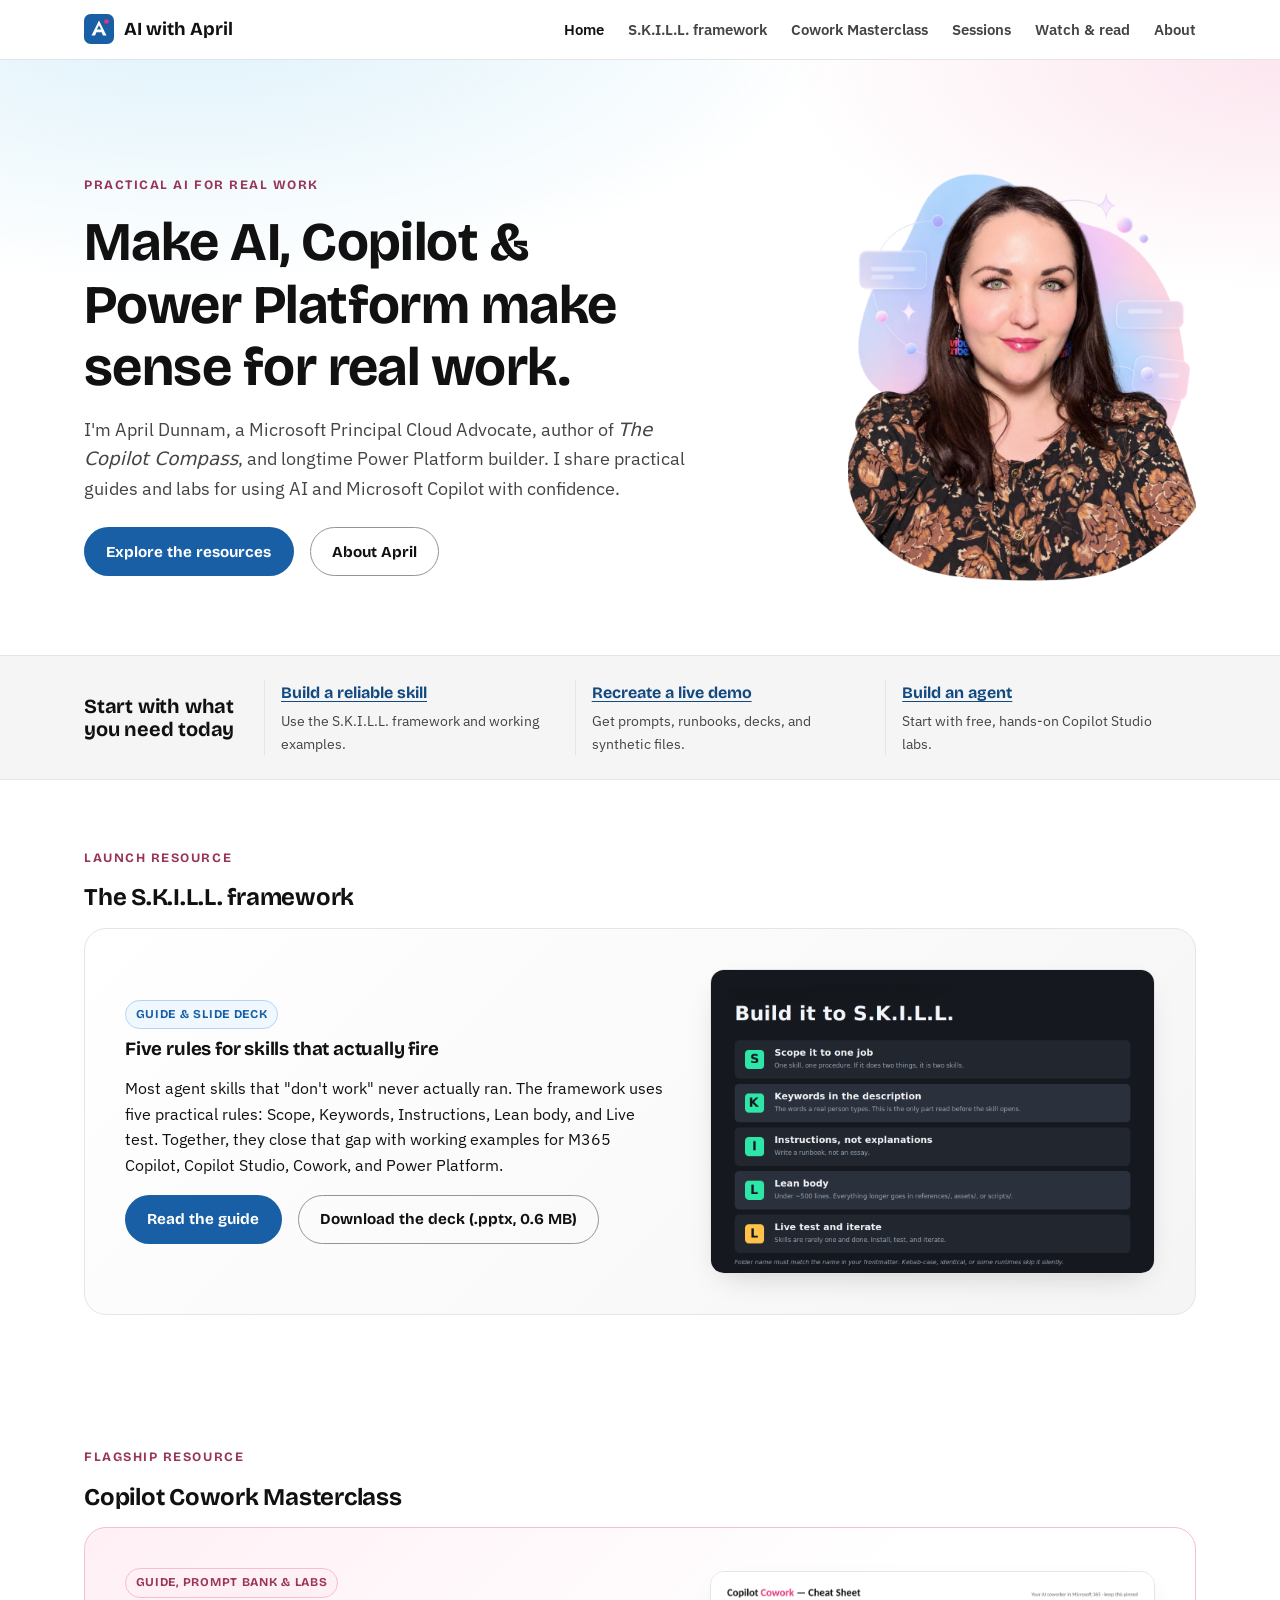
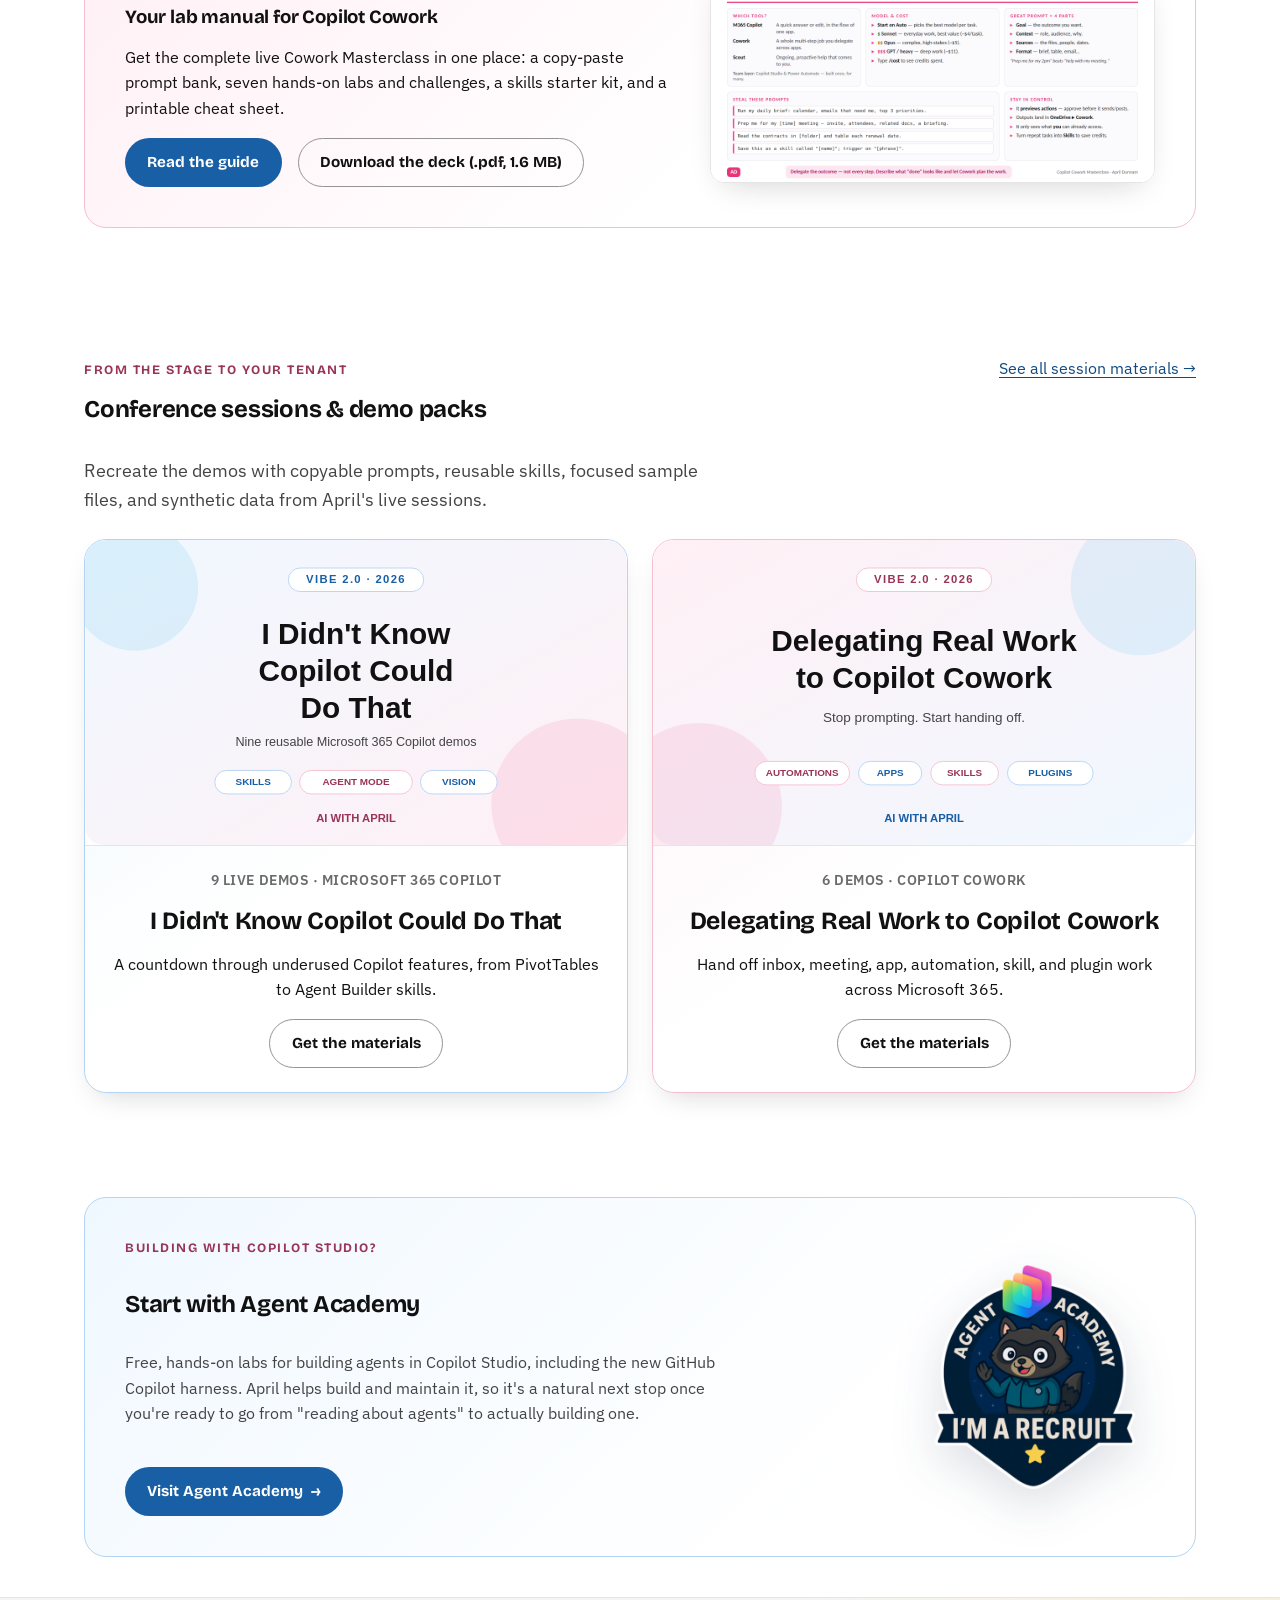
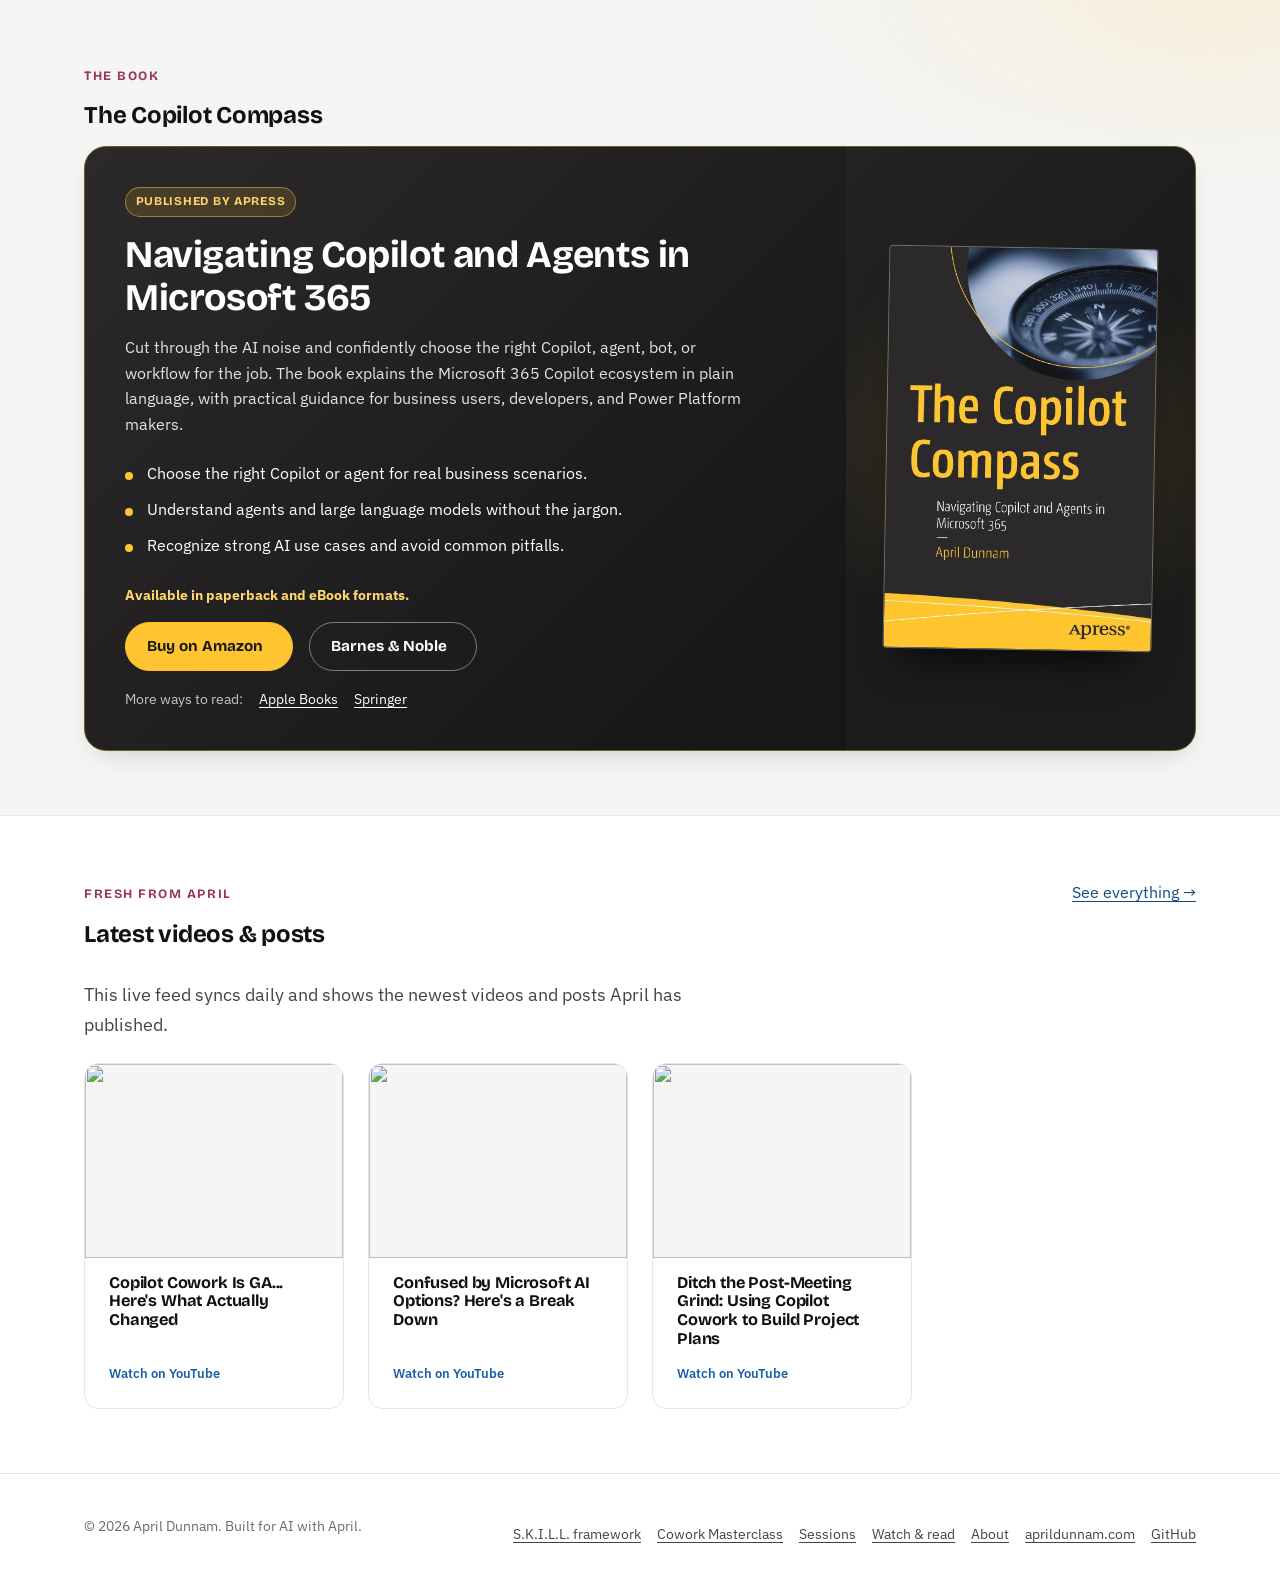
==== commit 33213e8c: "Fix distorted site images Co-authored-by: Copilot App <223556219+Copilot@users.noreply.github.com>" ====
--- a/index.html
+++ b/index.html
@@ -222,17 +222,22 @@
     <section class="section section--tight">
       <div class="wrap">
         <div class="spotlight">
-          <p class="eyebrow">Building with Copilot Studio?</p>
-          <h2>Start with Agent Academy</h2>
-          <p>
-            Free, hands-on labs for building agents in Copilot Studio, including the new
-            GitHub Copilot harness. April helps build and maintain it, so it's a natural next
-            stop once you're ready to go from "reading about agents" to actually building one.
-          </p>
-          <div class="spotlight__actions">
-            <a class="btn btn-primary" href="https://aka.ms/agent-academy" target="_blank" rel="noopener noreferrer">
-              Visit Agent Academy<span class="visually-hidden"> (opens in a new tab)</span> &rarr;
-            </a>
+          <div class="spotlight__content">
+            <p class="eyebrow">Building with Copilot Studio?</p>
+            <h2>Start with Agent Academy</h2>
+            <p>
+              Free, hands-on labs for building agents in Copilot Studio, including the new
+              GitHub Copilot harness. April helps build and maintain it, so it's a natural next
+              stop once you're ready to go from "reading about agents" to actually building one.
+            </p>
+            <div class="spotlight__actions">
+              <a class="btn btn-primary" href="https://aka.ms/agent-academy" target="_blank" rel="noopener noreferrer">
+                Visit Agent Academy<span class="visually-hidden"> (opens in a new tab)</span> &rarr;
+              </a>
+            </div>
+          </div>
+          <div class="spotlight__media">
+            <img src="assets/img/agent-academy-recruit.png" width="512" height="512" loading="lazy" decoding="async" alt="I'm a Recruit badge from Microsoft Agent Academy">
           </div>
         </div>
       </div>
--- a/assets/css/style.css
+++ b/assets/css/style.css
@@ -101,6 +101,7 @@
 
 img {
   max-width: 100%;
+  height: auto;
   display: block;
 }
 
@@ -1364,10 +1365,17 @@
   border: 1px solid var(--color-blue-border);
   border-radius: var(--radius-lg);
   padding: var(--space-4);
+  display: grid;
+  grid-template-columns: minmax(0, 1fr) minmax(11rem, 0.32fr);
+  gap: var(--space-4);
+  align-items: center;
+}
+
+.spotlight__content {
   display: flex;
   flex-direction: column;
+  align-items: flex-start;
   gap: var(--space-2);
-  align-items: flex-start;
 }
 
 .spotlight p:not(.eyebrow) {
@@ -1380,6 +1388,30 @@
   gap: var(--space-2);
   flex-wrap: wrap;
   margin-top: var(--space-1);
+}
+
+.spotlight__media {
+  display: grid;
+  place-items: center;
+}
+
+.spotlight__media img {
+  width: min(100%, 14rem);
+  filter: drop-shadow(0 16px 24px rgba(22, 42, 72, 0.15));
+}
+
+@media (max-width: 700px) {
+  .spotlight {
+    grid-template-columns: 1fr;
+  }
+
+  .spotlight__media {
+    order: -1;
+  }
+
+  .spotlight__media img {
+    width: min(58vw, 11rem);
+  }
 }
 
 /* =========================================================================
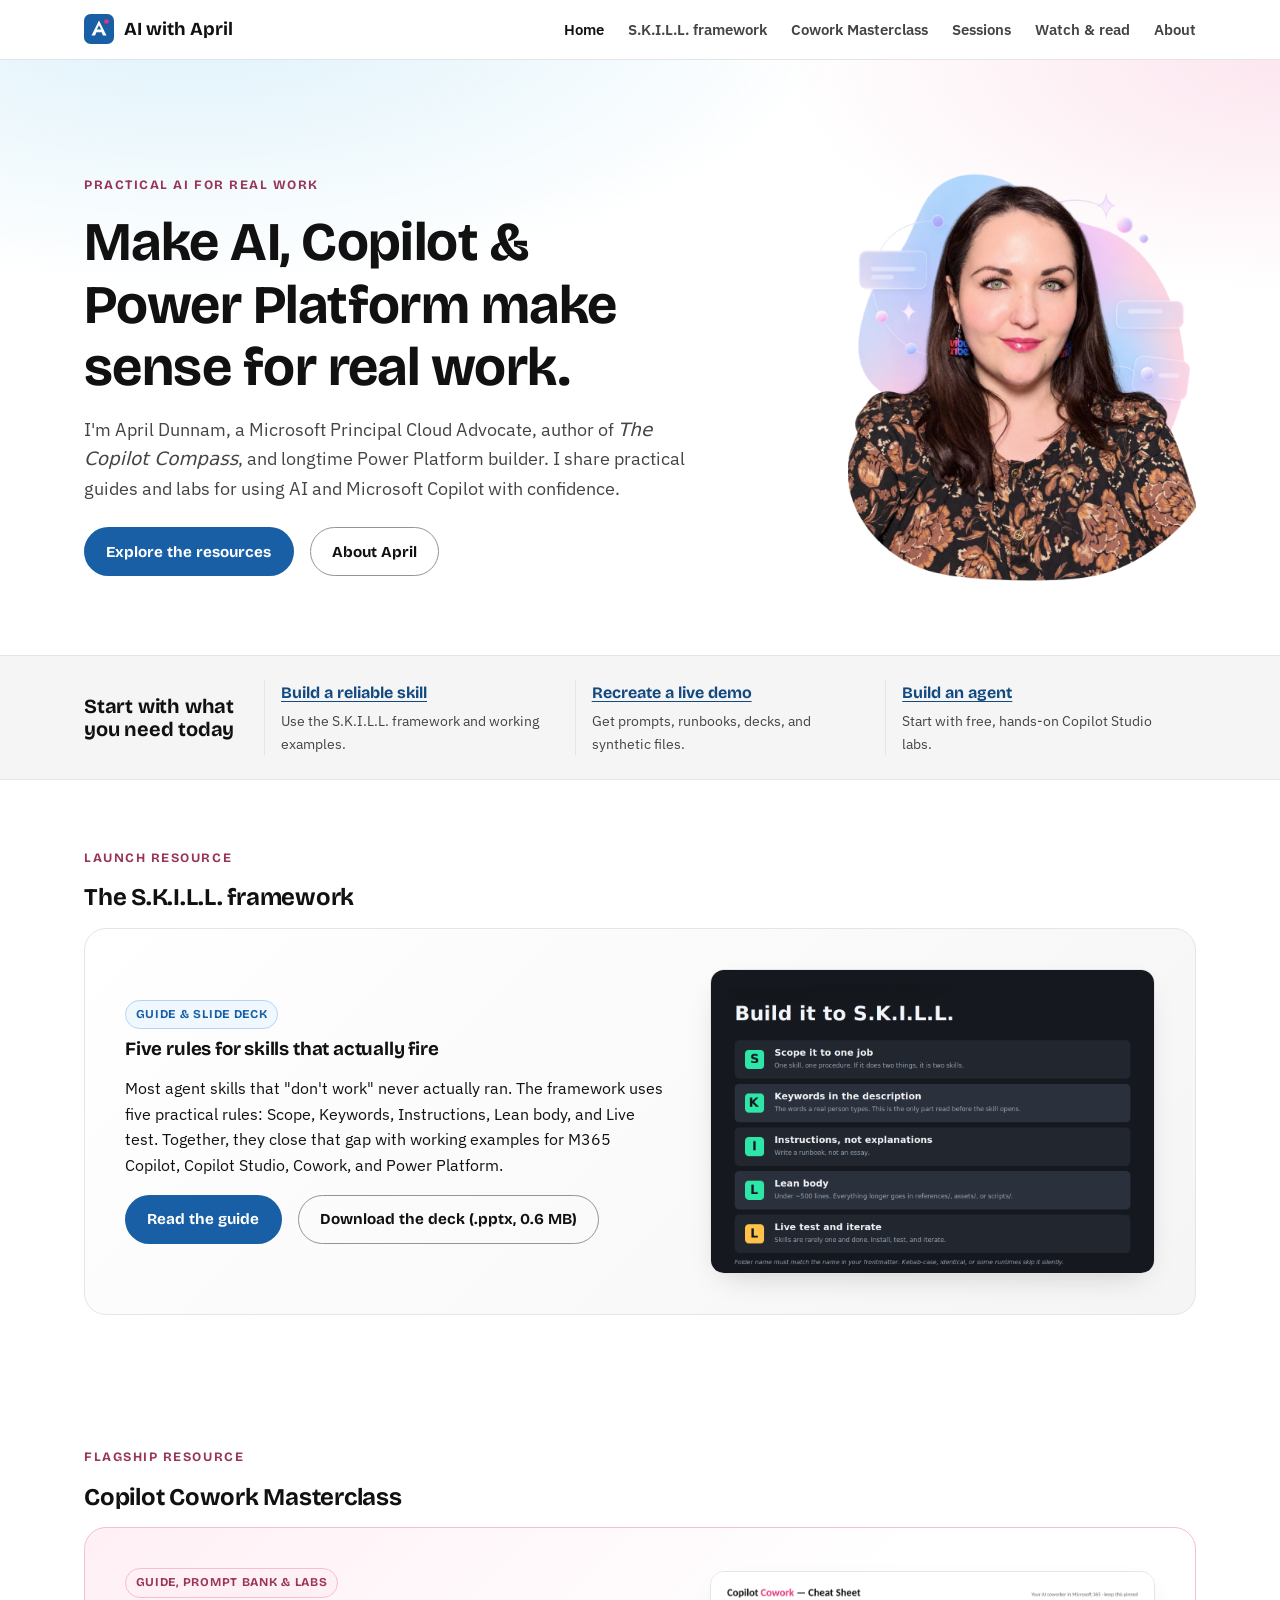
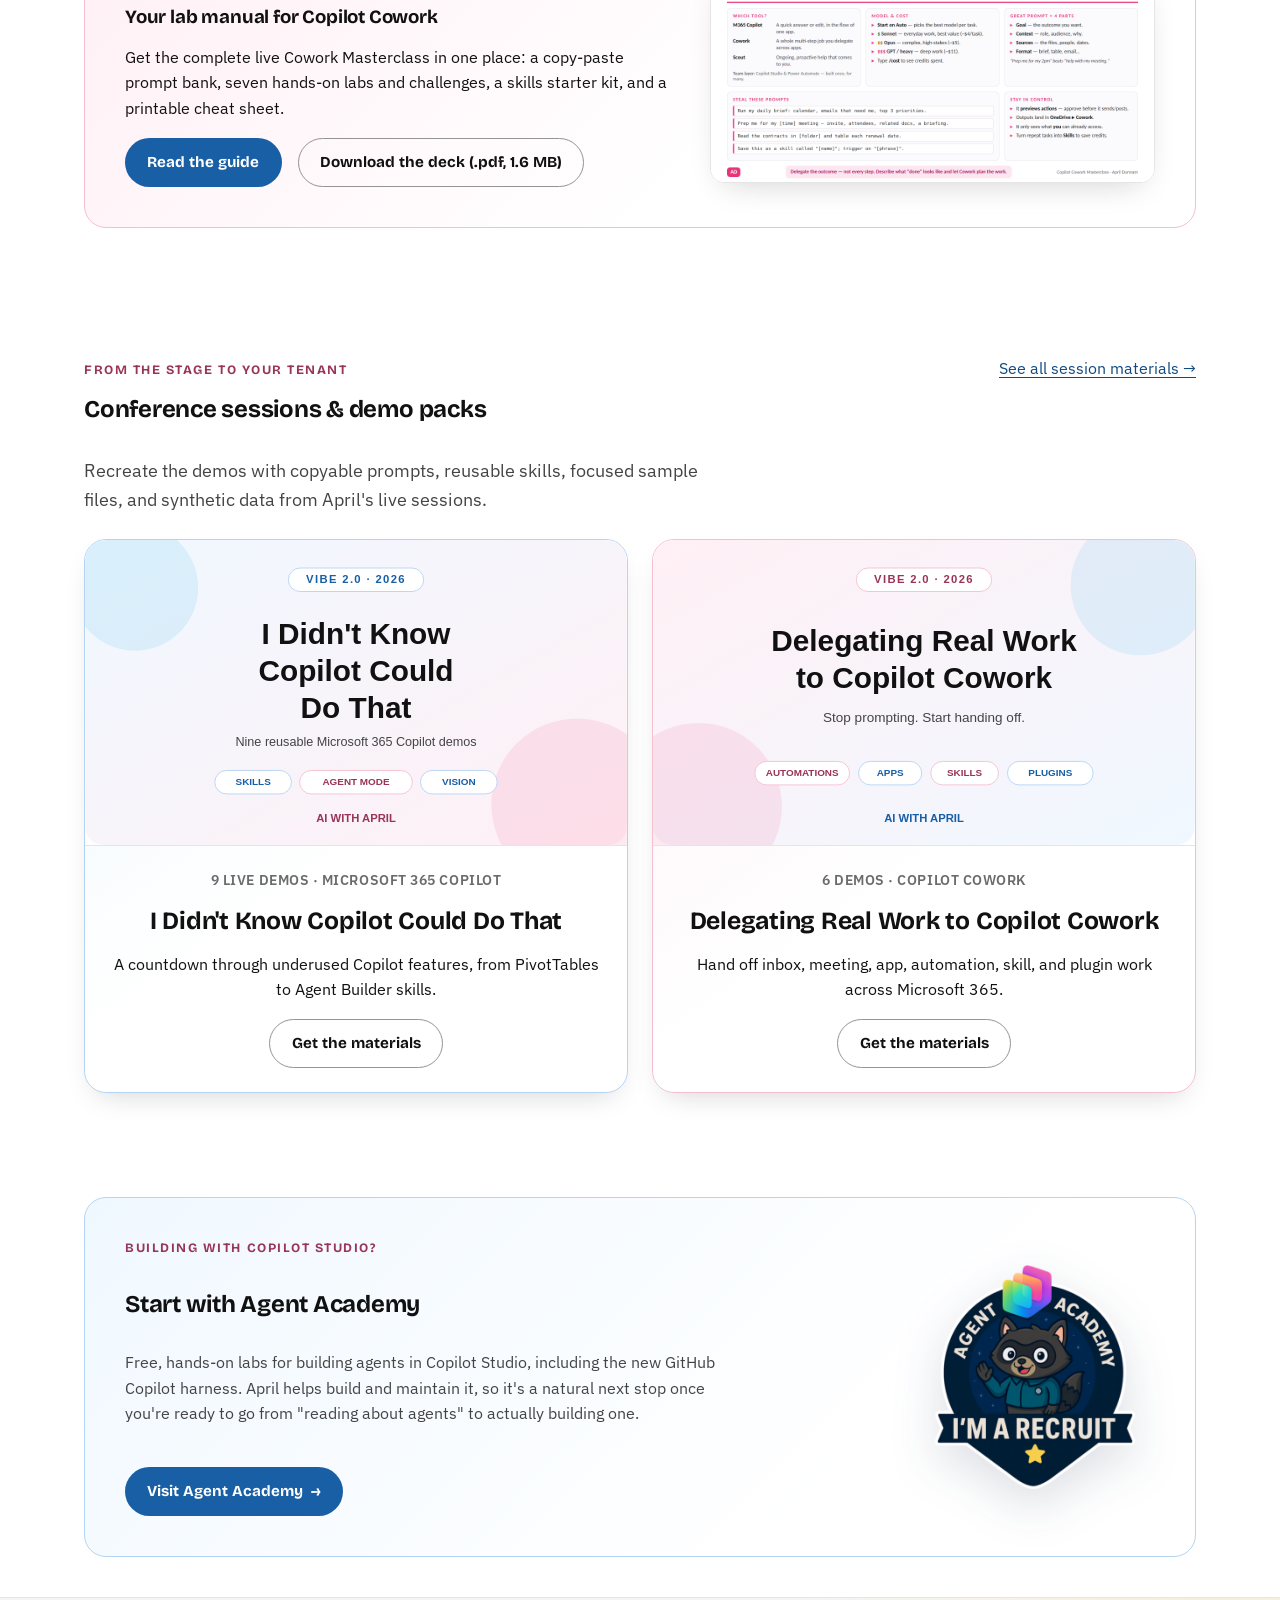
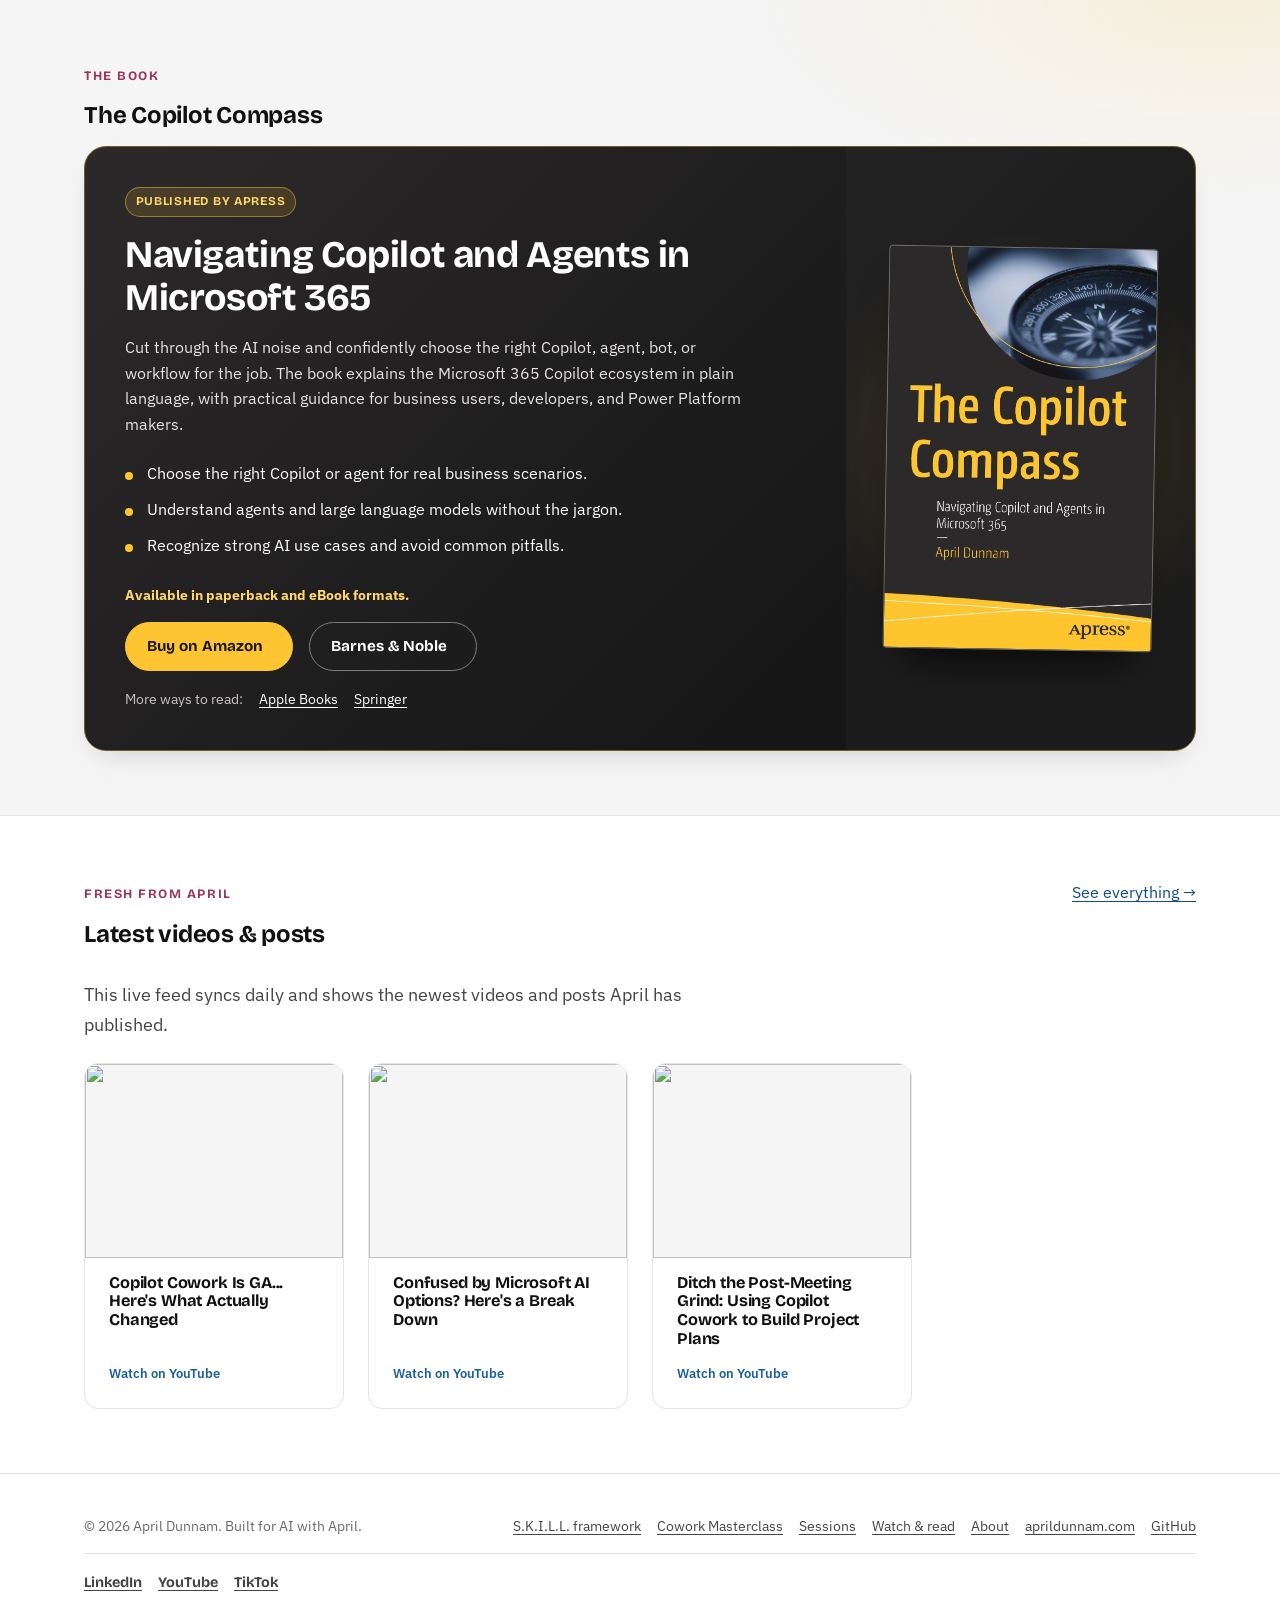
==== commit 6d88c775: "Add social links across the site Co-authored-by: Copilot App <223556219+Copilot@users.noreply.github" ====
--- a/index.html
+++ b/index.html
@@ -40,7 +40,9 @@
         "worksFor": { "@type": "Organization", "name": "Microsoft" },
         "url": "https://aprildunnam.com",
         "sameAs": [
-          "https://www.youtube.com/@AprilDunnam",
+          "https://www.linkedin.com/in/aprildunnam/",
+          "https://youtube.com/@aprildunnam",
+          "https://www.tiktok.com/@aprildunnam",
           "https://github.com/aprildunnam"
         ]
       },
@@ -320,6 +322,13 @@
           <li><a href="https://github.com/aprildunnam/ai-with-april">GitHub</a></li>
         </ul>
       </nav>
+      <nav class="site-footer__socials" aria-label="Follow April">
+        <ul>
+          <li><a href="https://www.linkedin.com/in/aprildunnam/" target="_blank" rel="noopener noreferrer">LinkedIn<span class="visually-hidden"> (opens in a new tab)</span></a></li>
+          <li><a href="https://youtube.com/@aprildunnam" target="_blank" rel="noopener noreferrer">YouTube<span class="visually-hidden"> (opens in a new tab)</span></a></li>
+          <li><a href="https://www.tiktok.com/@aprildunnam" target="_blank" rel="noopener noreferrer">TikTok<span class="visually-hidden"> (opens in a new tab)</span></a></li>
+        </ul>
+      </nav>
     </div>
   </footer>
 
--- a/assets/css/style.css
+++ b/assets/css/style.css
@@ -1649,11 +1649,14 @@
 }
 
 .site-footer__inner {
-  display: flex;
-  flex-wrap: wrap;
+  display: grid;
+  grid-template-columns: minmax(12rem, 1fr) auto;
   gap: var(--space-2);
-  justify-content: space-between;
   align-items: center;
+}
+
+.site-footer__inner > p {
+  margin: 0;
 }
 
 .site-footer a {
@@ -1667,6 +1670,23 @@
   padding: 0;
   margin: 0;
   flex-wrap: wrap;
+}
+
+.site-footer__socials {
+  grid-column: 1 / -1;
+  padding-top: var(--space-2);
+  border-top: 1px solid var(--color-border);
+}
+
+.site-footer__socials a {
+  font-family: var(--font-display);
+  font-weight: 700;
+}
+
+@media (max-width: 760px) {
+  .site-footer__inner {
+    grid-template-columns: 1fr;
+  }
 }
 
 /* =========================================================================
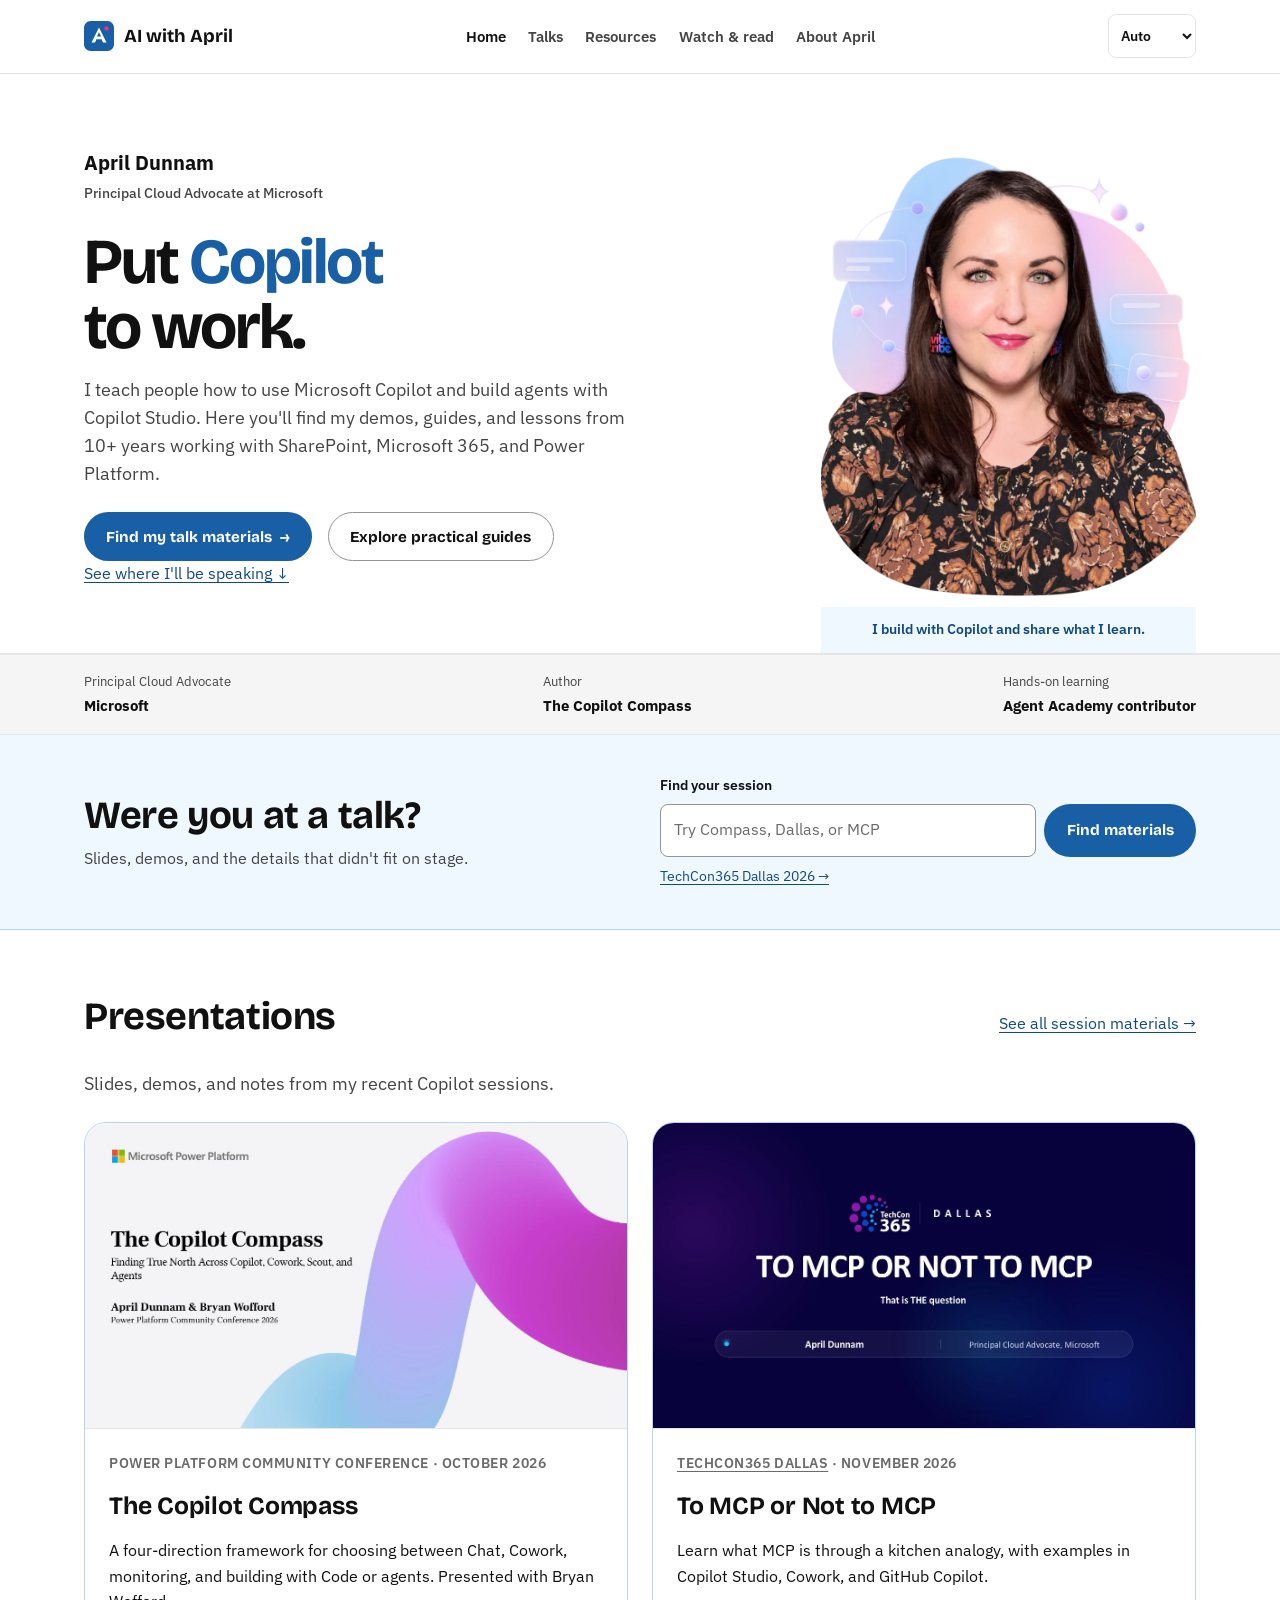
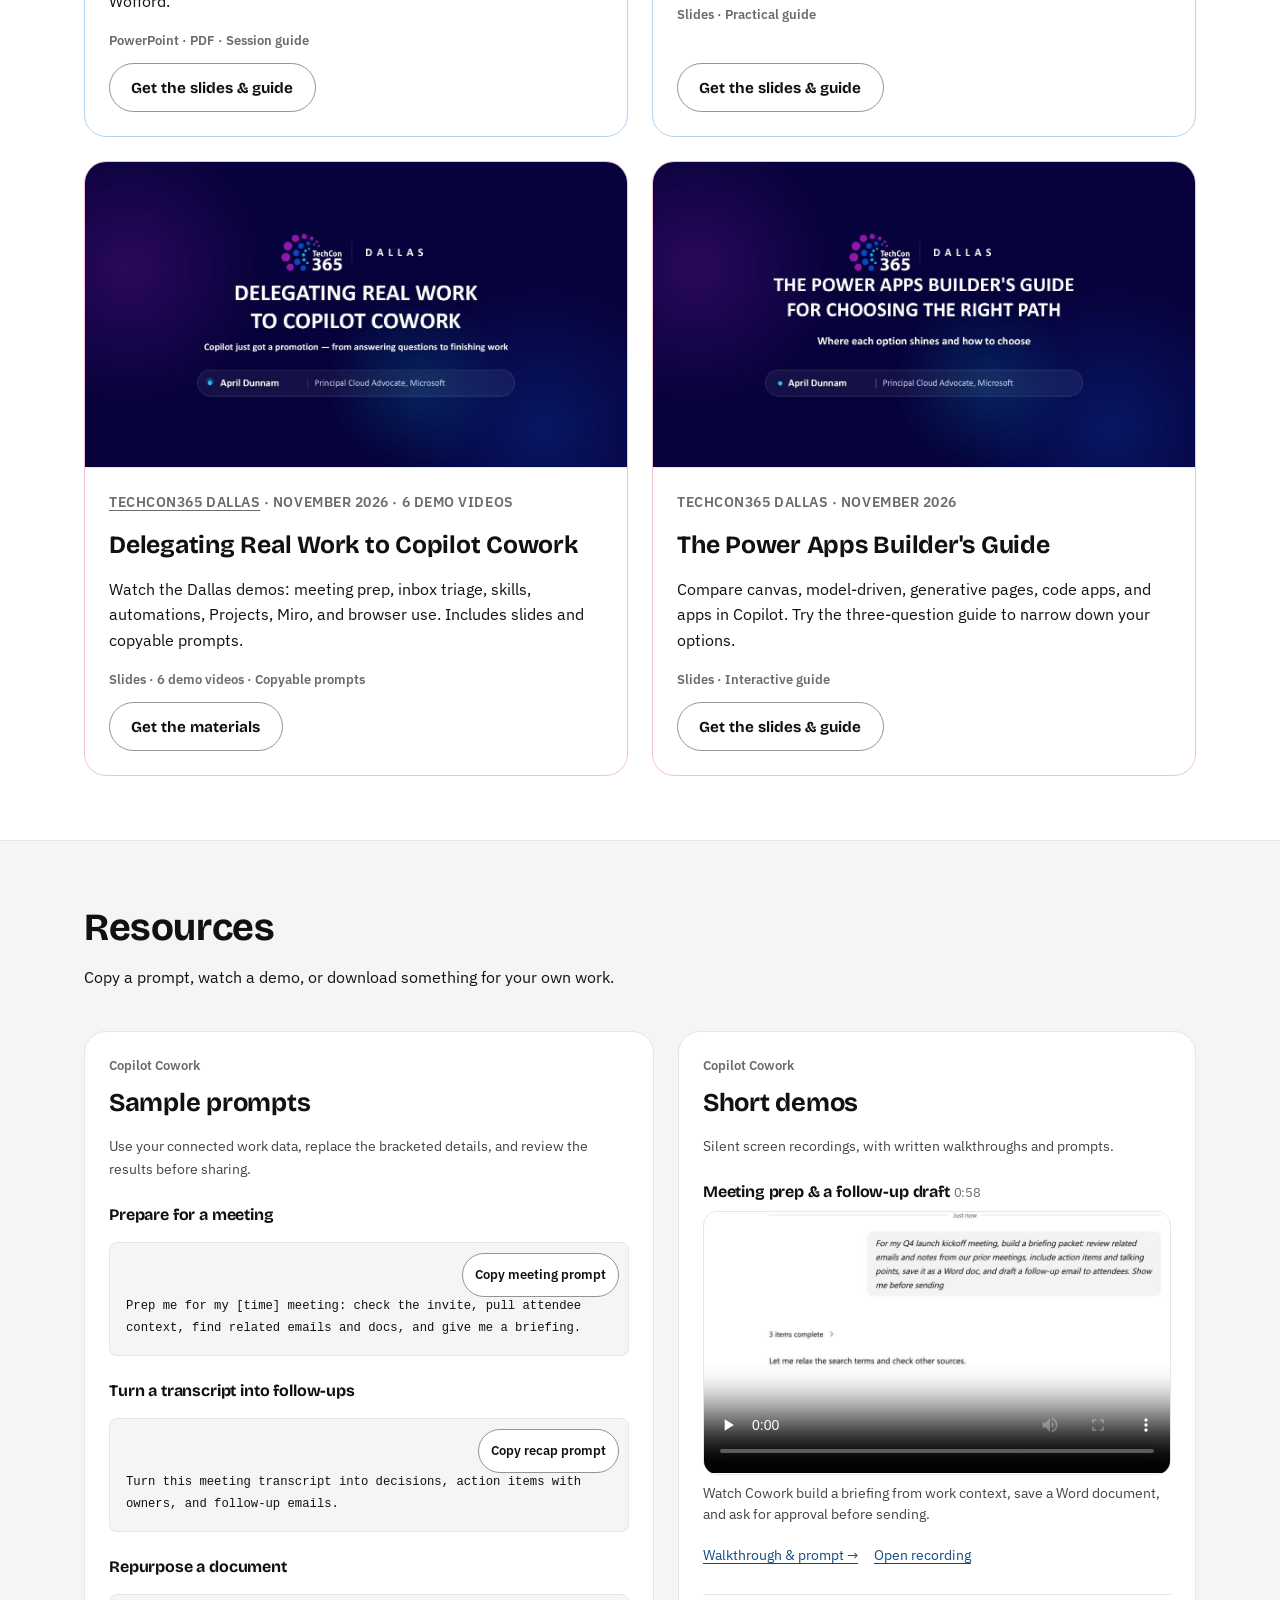
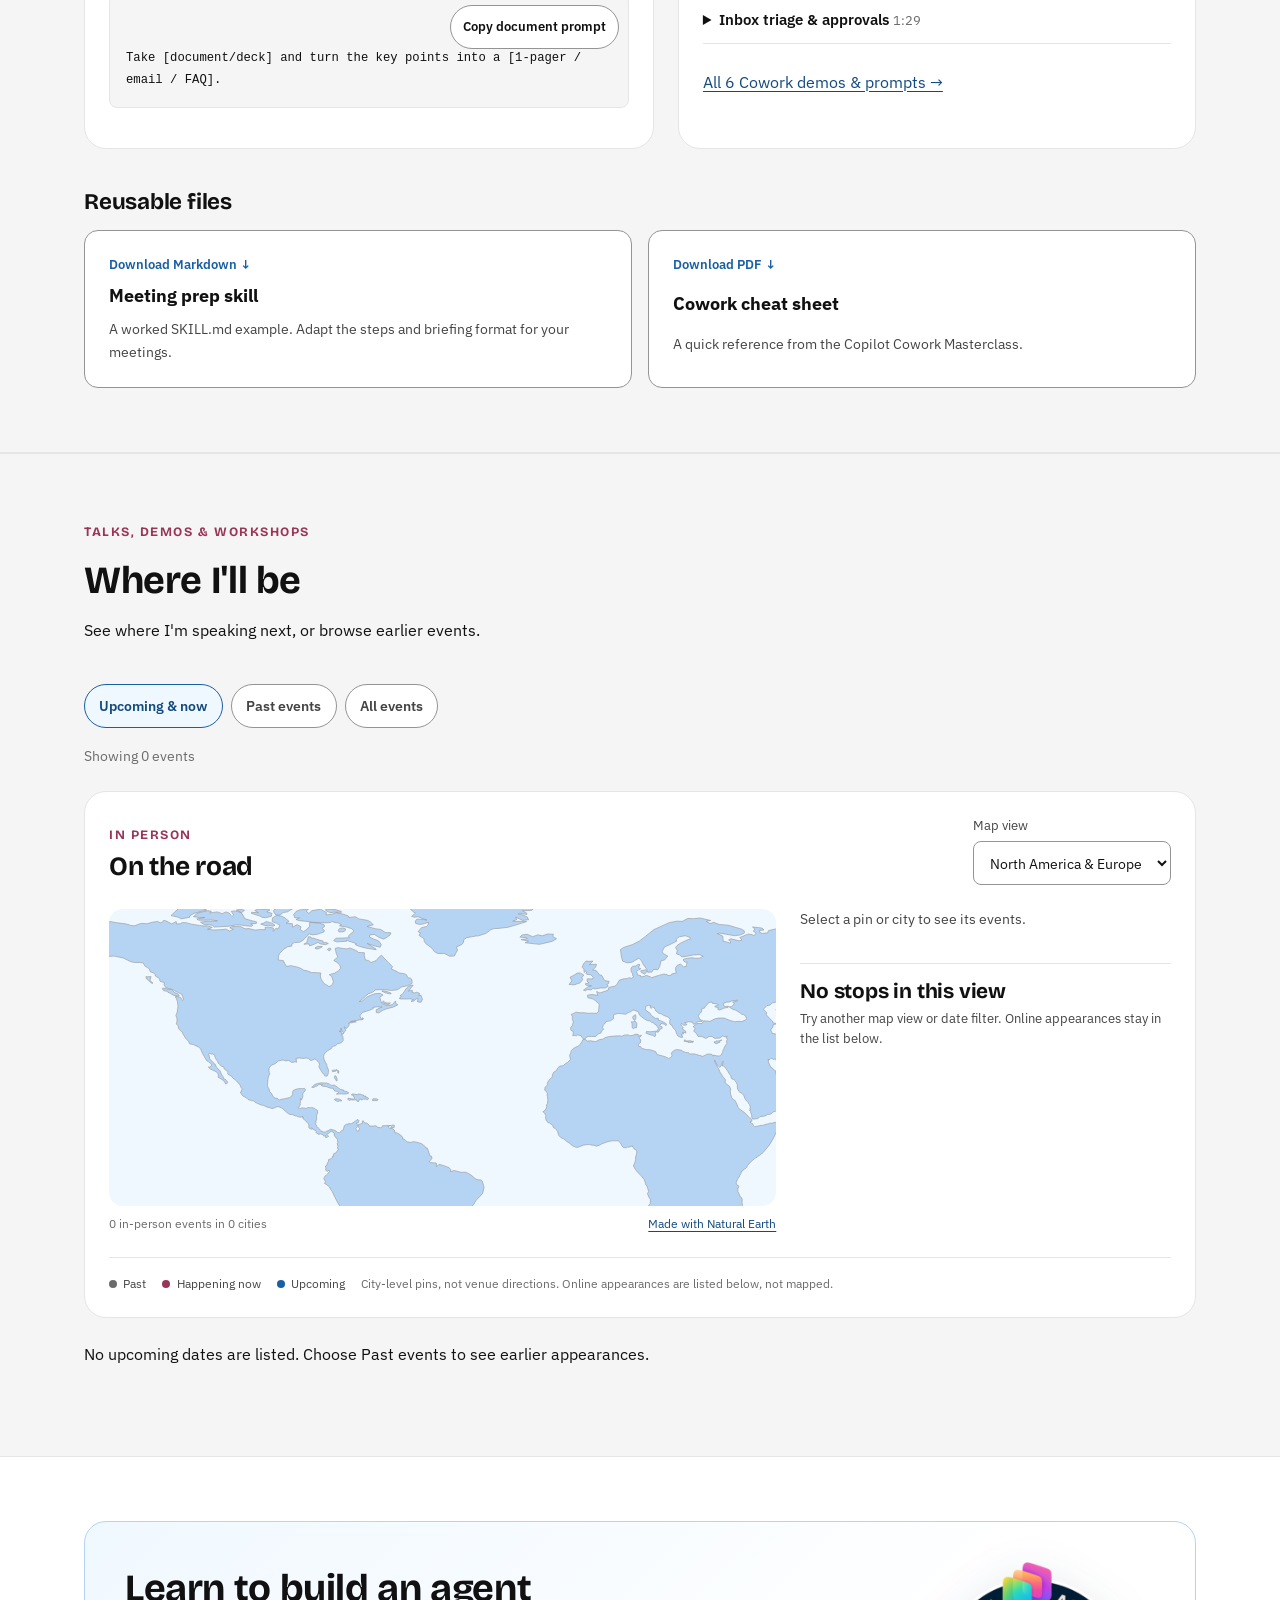
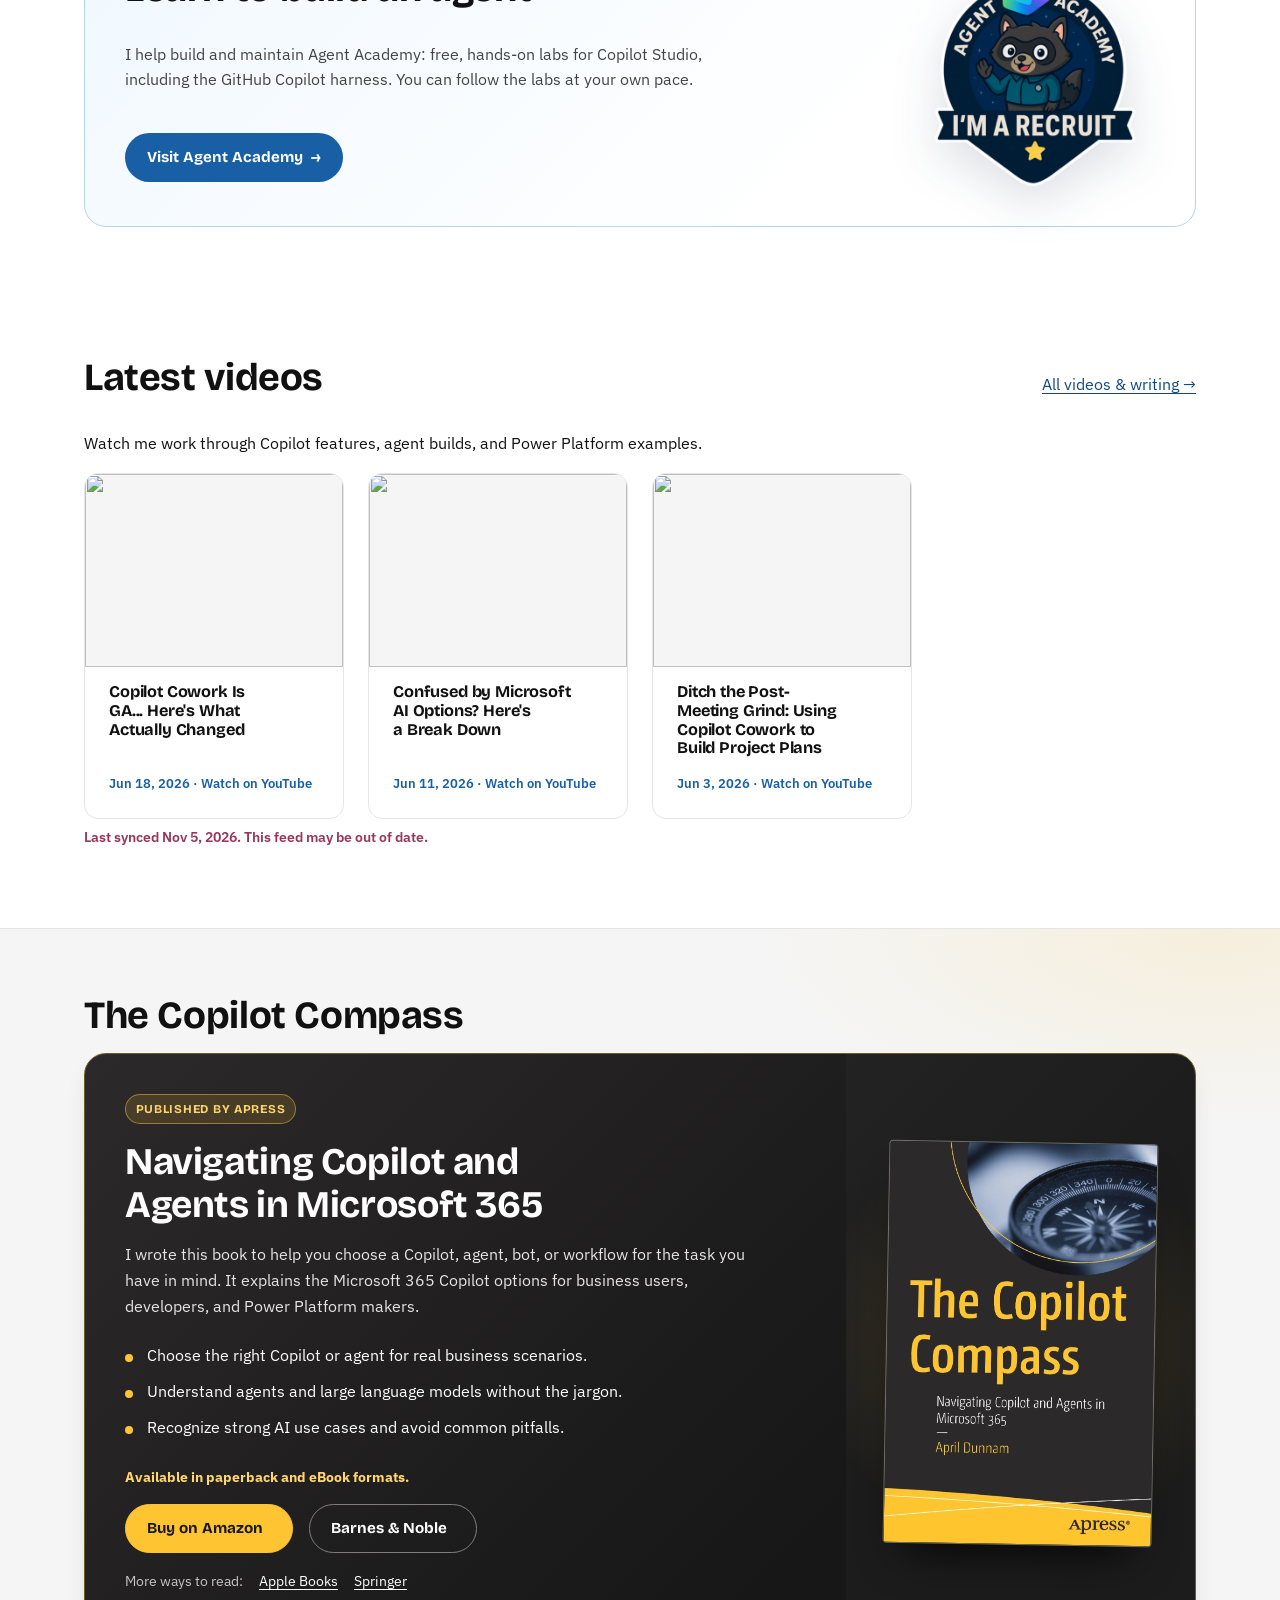
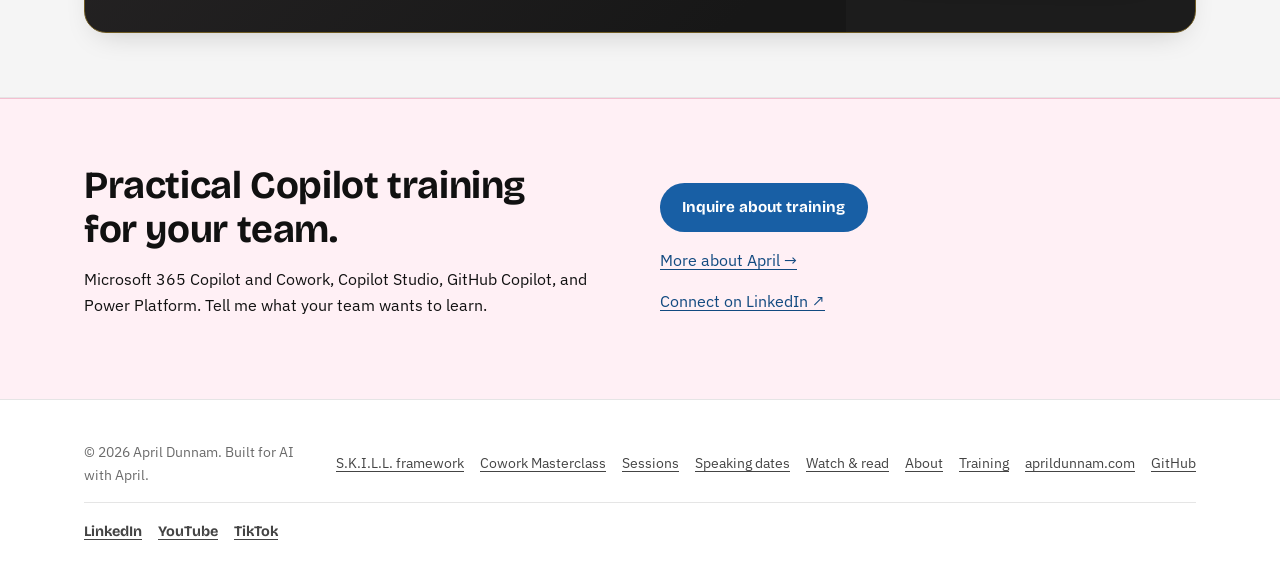
==== commit 3fdc797e: "Refresh Copilot-first portfolio and add conference resources Add TechCon365 and PPCC talk companions" ====
--- a/index.html
+++ b/index.html
@@ -3,14 +3,15 @@
 <head>
   <meta charset="UTF-8">
   <meta name="viewport" content="width=device-width, initial-scale=1">
+  <script src="assets/js/theme.js"></script>
   <script>document.documentElement.classList.add("js");</script>
-  <title>AI with April | Practical AI, Copilot &amp; Power Platform learning</title>
-  <meta name="description" content="A practical learning hub from April Dunnam: guides, labs, videos, and posts on AI, Copilot, Copilot Studio, Cowork, and Power Platform.">
+  <title>April Dunnam | Copilot, Copilot Studio &amp; AI</title>
+  <meta name="description" content="April Dunnam, Microsoft Principal Cloud Advocate and author. Conference talks, demos, and practical resources for Copilot, Copilot Studio, AI, and Power Platform.">
 
   <link rel="canonical" href="https://aprildunnam.github.io/ai-with-april/">
   <meta property="og:type" content="website">
-  <meta property="og:title" content="AI with April | Practical AI, Copilot &amp; Power Platform learning">
-  <meta property="og:description" content="Practical guides, labs, videos, and posts on AI, Microsoft Copilot, Copilot Studio, Cowork, and Power Platform.">
+  <meta property="og:title" content="April Dunnam | Copilot, Copilot Studio &amp; AI">
+  <meta property="og:description" content="Practical expertise. Real demos. Take April's conference talks home and build with Copilot, Copilot Studio, and Power Platform.">
   <meta property="og:image" content="https://aprildunnam.github.io/ai-with-april/assets/img/og-cover.png">
   <meta property="og:image:alt" content="AI with April: practical AI, Copilot, and Power Platform learning">
   <meta property="og:image:width" content="1200">
@@ -65,7 +66,7 @@
   <link href="https://fonts.googleapis.com/css2?family=IBM+Plex+Sans:wght@400;500;600;700&family=Bricolage+Grotesque:wght@600;700&display=swap" rel="stylesheet">
   <link rel="stylesheet" href="assets/css/style.css">
 </head>
-<body>
+<body class="portfolio-home">
   <a class="skip-link" href="#main">Skip to content</a>
 
   <header class="site-header">
@@ -80,104 +81,69 @@
       <nav aria-label="Primary">
         <ul class="main-nav" id="main-nav">
           <li><a href="index.html" aria-current="page">Home</a></li>
-          <li><a href="resources/skill-framework.html">S.K.I.L.L. framework</a></li>
-          <li><a href="resources/cowork-masterclass.html">Cowork Masterclass</a></li>
-          <li><a href="sessions.html">Sessions</a></li>
+          <li><a href="sessions.html">Talks</a></li>
+          <li><a href="#resources">Resources</a></li>
           <li><a href="updates.html">Watch &amp; read</a></li>
-          <li><a href="about.html">About</a></li>
+          <li><a href="about.html">About April</a></li>
         </ul>
       </nav>
     </div>
   </header>
 
+  <!-- THESIS: An expert's working portfolio, not an anonymous AI resource directory.
+       OWN-WORLD: Ink, blue and rose; bold editorial type, real decks and a visible author.
+       STORY: Meet April, find a talk, then put the material to work.
+       FIRST VIEWPORT: Identity and primary talk action beside April's portrait; proof directly below.
+       FORM: Approved editorial portfolio with a compact event finder and selected work. -->
   <main id="main">
     <section class="hero hero--home">
       <div class="wrap hero__layout">
         <div class="hero__content">
-          <p class="eyebrow">Practical AI for real work</p>
-          <h1>Make AI, Copilot &amp; Power Platform make sense for real work.</h1>
+          <p class="author-intro">April Dunnam <span>Principal Cloud Advocate at Microsoft</span></p>
+          <h1>Put <span>Copilot</span><br>to work.</h1>
           <p class="hero__lede">
-            I'm April Dunnam, a Microsoft Principal Cloud Advocate, author of
-            <em>The Copilot Compass</em>, and longtime Power Platform builder. I share practical
-            guides and labs for using AI and Microsoft Copilot with confidence.
+            I teach people how to use Microsoft Copilot and build agents with Copilot Studio.
+            Here you'll find my demos, guides, and lessons from 10+ years working with
+            SharePoint, Microsoft 365, and Power Platform.
           </p>
           <div class="hero__actions">
-            <a class="btn btn-primary" href="#resources">Explore the resources</a>
-            <a class="btn btn-secondary" href="about.html">About April</a>
-          </div>
-        </div>
-        <div class="hero__portrait" role="img" aria-label="April Dunnam"></div>
-      </div>
-    </section>
-
-    <section class="quick-start" aria-labelledby="quick-start-title">
-      <div class="wrap quick-start__inner">
-        <h2 id="quick-start-title">Start with what you need today</h2>
-        <ul>
-          <li>
-            <a href="#resources">Build a reliable skill</a>
-            <p>Use the S.K.I.L.L. framework and working examples.</p>
-          </li>
-          <li>
-            <a href="sessions.html">Recreate a live demo</a>
-            <p>Get prompts, runbooks, decks, and synthetic files.</p>
-          </li>
-          <li>
-            <a href="https://aka.ms/agent-academy" target="_blank" rel="noopener noreferrer">Build an agent</a>
-            <p>Start with free, hands-on Copilot Studio labs.</p>
-          </li>
-        </ul>
-      </div>
-    </section>
-
-    <section class="section" id="resources">
-      <div class="wrap">
-        <p class="eyebrow">Launch resource</p>
-        <h2>The S.K.I.L.L. framework</h2>
-        <div class="featured">
-          <div class="featured__body">
-            <span class="badge">Guide &amp; slide deck</span>
-            <h3 style="margin-top: 0.6rem;">Five rules for skills that actually fire</h3>
-            <p>
-              Most agent skills that "don't work" never actually ran. The framework uses five
-              practical rules: Scope, Keywords, Instructions, Lean body, and Live test. Together,
-              they close that gap with working examples for M365 Copilot, Copilot Studio, Cowork,
-              and Power Platform.
-            </p>
-            <div class="featured__actions">
-              <a class="btn btn-primary" href="resources/skill-framework.html">Read the guide</a>
-              <a class="btn btn-secondary" href="assets/downloads/skills-explained-deck.pptx">Download the deck (.pptx, 0.6 MB)</a>
-            </div>
-          </div>
-          <div class="featured__media">
-            <img src="assets/img/skill-framework.png" width="1200" height="820" loading="lazy" decoding="async" alt="Diagram of the S.K.I.L.L. framework: Scope it to one job, Keywords in the description, Instructions not explanations, Lean body, Live test and iterate.">
-          </div>
-        </div>
-      </div>
-    </section>
-
-    <section class="section">
-      <div class="wrap">
-        <p class="eyebrow">Flagship resource</p>
-        <h2>Copilot Cowork Masterclass</h2>
-        <div class="featured featured--pink">
-          <div class="featured__body">
-            <span class="badge badge--pink">Guide, prompt bank &amp; labs</span>
-            <h3 style="margin-top: 0.6rem;">Your lab manual for Copilot Cowork</h3>
-            <p>
-              Get the complete live Cowork Masterclass in one place: a copy-paste prompt bank,
-              seven hands-on labs and challenges, a skills starter kit, and a printable cheat
-              sheet.
-            </p>
-            <div class="featured__actions">
-              <a class="btn btn-primary" href="resources/cowork-masterclass.html">Read the guide</a>
-              <a class="btn btn-secondary" href="assets/downloads/cowork-masterclass-slides.pdf">Download the deck (.pdf, 1.6 MB)</a>
-            </div>
-          </div>
-          <div class="featured__media">
-            <img src="assets/img/cowork-cheat-sheet.png" width="2112" height="1000" loading="lazy" decoding="async" alt="Copilot Cowork cheat sheet: which tool to use, model and cost guidance, the four parts of a great prompt, and steal-these prompts.">
-          </div>
-        </div>
+            <a class="btn btn-primary" href="sessions.html">Find my talk materials <span aria-hidden="true">&rarr;</span></a>
+            <a class="btn btn-secondary" href="#resources">Explore practical guides</a>
+          </div>
+          <p><a href="#events">See where I'll be speaking &darr;</a></p>
+        </div>
+        <figure class="portfolio-portrait">
+          <picture>
+            <source srcset="assets/img/april-dunnam-hero.avif" type="image/avif">
+            <img src="assets/img/april-dunnam-hero.png" width="1122" height="1402" fetchpriority="high" alt="April Dunnam">
+          </picture>
+          <figcaption>I build with Copilot and share what I learn.</figcaption>
+        </figure>
+      </div>
+    </section>
+
+    <div class="proof-strip">
+      <div class="wrap">
+        <span>Principal Cloud Advocate <strong>Microsoft</strong></span>
+        <a href="#book">Author <strong>The Copilot Compass</strong></a>
+        <a href="https://aka.ms/agent-academy">Hands-on learning <strong>Agent Academy contributor</strong></a>
+      </div>
+    </div>
+
+    <section class="talk-finder" aria-labelledby="talk-finder-title">
+      <div class="wrap talk-finder__layout">
+        <div>
+          <h2 id="talk-finder-title">Were you at a talk?</h2>
+          <p>Slides, demos, and the details that didn't fit on stage.</p>
+        </div>
+        <form action="sessions.html" method="get" class="talk-finder__form" role="search" aria-label="Find talk materials">
+          <label for="talk-query">Find your session</label>
+          <div>
+            <input id="talk-query" type="search" name="q" placeholder="Try Compass, Dallas, or MCP">
+            <button type="submit" class="btn btn-primary">Find materials</button>
+          </div>
+          <a href="sessions.html?event=techcon365-dallas-2026">TechCon365 Dallas 2026 &rarr;</a>
+        </form>
       </div>
     </section>
 
@@ -185,52 +151,303 @@
       <div class="wrap">
         <div class="update-section-head">
           <div>
-            <p class="eyebrow">From the stage to your tenant</p>
-            <h2>Conference sessions &amp; demo packs</h2>
+            <h2>Presentations</h2>
           </div>
           <a class="btn-ghost" href="sessions.html">See all session materials &rarr;</a>
         </div>
         <p class="hero__lede" style="margin-bottom: var(--space-3);">
-          Recreate the demos with copyable prompts, reusable skills, focused sample files, and
-          synthetic data from April's live sessions.
+          Slides, demos, and notes from my recent Copilot sessions.
         </p>
         <div class="session-grid">
           <article class="session-card">
-            <a class="session-card__media" href="resources/vibe-copilot-countdown.html">
-              <img src="assets/img/vibe-copilot-countdown.svg" width="1200" height="675" loading="lazy" decoding="async" alt="I Didn't Know Copilot Could Do That session cover">
+            <a class="session-card__media" href="resources/ppcc2026-copilot-compass.html">
+              <img src="assets/img/ppcc2026-copilot-compass.jpg" width="1200" height="675" loading="lazy" decoding="async" alt="The Copilot Compass by April Dunnam and Bryan Wofford at Power Platform Community Conference 2026">
             </a>
             <div class="session-card__body">
-              <p class="session-meta">9 live demos &middot; Microsoft 365 Copilot</p>
-              <h3><a href="resources/vibe-copilot-countdown.html">I Didn't Know Copilot Could Do That</a></h3>
-              <p>A countdown through underused Copilot features, from PivotTables to Agent Builder skills.</p>
-              <a class="btn btn-secondary" href="resources/vibe-copilot-countdown.html">Get the materials</a>
+              <p class="session-meta">Power Platform Community Conference &middot; October 2026</p>
+              <h3><a href="resources/ppcc2026-copilot-compass.html">The Copilot Compass</a></h3>
+              <p>A four-direction framework for choosing between Chat, Cowork, monitoring, and building with Code or agents. Presented with Bryan Wofford.</p>
+              <p class="material-label">PowerPoint &middot; PDF &middot; Session guide</p>
+              <a class="btn btn-secondary" href="resources/ppcc2026-copilot-compass.html">Get the slides &amp; guide</a>
+            </div>
+          </article>
+          <article class="session-card">
+            <a class="session-card__media" href="resources/techcon365-dallas-mcp.html">
+              <img src="assets/img/techcon365-dallas-mcp.jpg" width="1200" height="675" loading="lazy" decoding="async" alt="To MCP or Not to MCP at TechCon365 Dallas">
+            </a>
+            <div class="session-card__body">
+              <p class="session-meta"><a href="https://techcon365.com/Dallas/" target="_blank" rel="noopener noreferrer">TechCon365 Dallas</a> &middot; November 2026</p>
+              <h3><a href="resources/techcon365-dallas-mcp.html">To MCP or Not to MCP</a></h3>
+              <p>Learn what MCP is through a kitchen analogy, with examples in Copilot Studio, Cowork, and GitHub Copilot.</p>
+              <p class="material-label">Slides &middot; Practical guide</p>
+              <a class="btn btn-secondary" href="resources/techcon365-dallas-mcp.html">Get the slides &amp; guide</a>
             </div>
           </article>
           <article class="session-card session-card--pink">
             <a class="session-card__media" href="resources/vibe-cowork.html">
-              <img src="assets/img/vibe-cowork.svg" width="1200" height="675" loading="lazy" decoding="async" alt="Delegating Real Work to Copilot Cowork session cover">
+              <img src="assets/img/techcon365-dallas-cowork.jpg" width="1200" height="675" loading="lazy" decoding="async" alt="Delegating Real Work to Copilot Cowork at TechCon365 Dallas">
             </a>
             <div class="session-card__body">
-              <p class="session-meta">6 demos &middot; Copilot Cowork</p>
+              <p class="session-meta"><a href="https://techcon365.com/Dallas/" target="_blank" rel="noopener noreferrer">TechCon365 Dallas</a> &middot; November 2026 &middot; 6 demo videos</p>
               <h3><a href="resources/vibe-cowork.html">Delegating Real Work to Copilot Cowork</a></h3>
-              <p>Hand off inbox, meeting, app, automation, skill, and plugin work across Microsoft 365.</p>
+              <p>Watch the Dallas demos: meeting prep, inbox triage, skills, automations, Projects, Miro, and browser use. Includes slides and copyable prompts.</p>
+              <p class="material-label">Slides &middot; 6 demo videos &middot; Copyable prompts</p>
               <a class="btn btn-secondary" href="resources/vibe-cowork.html">Get the materials</a>
             </div>
           </article>
-        </div>
-      </div>
-    </section>
-
-    <section class="section section--tight">
+          <article class="session-card session-card--pink">
+            <a class="session-card__media" href="resources/techcon365-dallas-power-apps.html">
+              <img src="assets/img/techcon365-dallas-power-apps.jpg" width="1200" height="675" loading="lazy" decoding="async" alt="The Power Apps Builder's Guide for Choosing the Right Path at TechCon365 Dallas">
+            </a>
+            <div class="session-card__body">
+              <p class="session-meta">TechCon365 Dallas &middot; November 2026</p>
+              <h3><a href="resources/techcon365-dallas-power-apps.html">The Power Apps Builder's Guide</a></h3>
+              <p>Compare canvas, model-driven, generative pages, code apps, and apps in Copilot. Try the three-question guide to narrow down your options.</p>
+              <p class="material-label">Slides &middot; Interactive guide</p>
+              <a class="btn btn-secondary" href="resources/techcon365-dallas-power-apps.html">Get the slides &amp; guide</a>
+            </div>
+          </article>
+        </div>
+      </div>
+    </section>
+
+    <section class="section resource-section" id="resources" aria-labelledby="resources-title">
+      <div class="wrap">
+        <div class="section-intro">
+          <h2 id="resources-title">Resources</h2>
+          <p>Copy a prompt, watch a demo, or download something for your own work.</p>
+        </div>
+        <div class="resource-workbench">
+          <article class="resource-panel" aria-labelledby="resource-prompts-title">
+            <span class="material-label">Copilot Cowork</span>
+            <h3 id="resource-prompts-title">Sample prompts</h3>
+            <p class="resource-panel__intro">Use your connected work data, replace the bracketed details, and review the results before sharing.</p>
+            <div class="resource-prompt">
+              <h4>Prepare for a meeting</h4>
+              <div class="prompt-block">
+                <button class="prompt-copy" type="button" data-copy-prompt aria-live="polite" hidden>Copy meeting prompt</button>
+                <pre><code>Prep me for my [time] meeting: check the invite, pull attendee context, find related emails and docs, and give me a briefing.</code></pre>
+              </div>
+            </div>
+            <div class="resource-prompt">
+              <h4>Turn a transcript into follow-ups</h4>
+              <div class="prompt-block">
+                <button class="prompt-copy" type="button" data-copy-prompt aria-live="polite" hidden>Copy recap prompt</button>
+                <pre><code>Turn this meeting transcript into decisions, action items with owners, and follow-up emails.</code></pre>
+              </div>
+            </div>
+            <div class="resource-prompt">
+              <h4>Repurpose a document</h4>
+              <div class="prompt-block">
+                <button class="prompt-copy" type="button" data-copy-prompt aria-live="polite" hidden>Copy document prompt</button>
+                <pre><code>Take [document/deck] and turn the key points into a [1-pager / email / FAQ].</code></pre>
+              </div>
+            </div>
+          </article>
+          <article class="resource-panel" aria-labelledby="resource-demos-title">
+            <span class="material-label">Copilot Cowork</span>
+            <h3 id="resource-demos-title">Short demos</h3>
+            <p class="resource-panel__intro">Silent screen recordings, with written walkthroughs and prompts.</p>
+            <h4 id="resource-briefing-title">Meeting prep &amp; a follow-up draft <span class="resource-duration">0:58</span></h4>
+            <video class="demo-video" controls playsinline preload="none" width="1920" height="1080" poster="assets/img/cowork-dallas-demo-1.jpg" aria-labelledby="resource-briefing-title" aria-describedby="resource-briefing-notes">
+              <source src="https://github.com/aprildunnam/ai-with-april/releases/download/techcon365-dallas-cowork-assets/Cowork_Demo1.mp4" type="video/mp4">
+              Your browser does not support embedded video. Use the recording link below.
+            </video>
+            <p class="resource-demo-notes" id="resource-briefing-notes">Watch Cowork build a briefing from work context, save a Word document, and ask for approval before sending.</p>
+            <div class="resource-demo-links">
+              <a href="resources/vibe-cowork.html#dallas-demo-1">Walkthrough &amp; prompt &rarr;</a>
+              <a href="https://github.com/aprildunnam/ai-with-april/releases/download/techcon365-dallas-cowork-assets/Cowork_Demo1.mp4">Open recording</a>
+            </div>
+            <details class="resource-extra-demo">
+              <summary>Inbox triage &amp; approvals <span class="resource-duration">1:29</span></summary>
+              <video class="demo-video" controls playsinline preload="none" width="1920" height="1080" poster="assets/img/cowork-dallas-demo-2.jpg" aria-label="Copilot Cowork inbox triage and approvals demo" aria-describedby="resource-triage-notes">
+                <source src="https://github.com/aprildunnam/ai-with-april/releases/download/techcon365-dallas-cowork-assets/Cowork_Demo2.mp4" type="video/mp4">
+                  Your browser does not support embedded video. Use the recording link below.
+              </video>
+              <p class="resource-demo-notes" id="resource-triage-notes">Watch approval cards, a mid-task change, and updates to an existing Excel tracker.</p>
+              <div class="resource-demo-links">
+                <a href="resources/vibe-cowork.html#dallas-demo-2">Walkthrough &amp; prompt &rarr;</a>
+                <a href="https://github.com/aprildunnam/ai-with-april/releases/download/techcon365-dallas-cowork-assets/Cowork_Demo2.mp4">Open recording</a>
+              </div>
+            </details>
+            <a class="resource-more-demos" href="resources/vibe-cowork.html#dallas-demos">All 6 Cowork demos &amp; prompts &rarr;</a>
+          </article>
+        </div>
+        <h3 class="resource-downloads-title">Reusable files</h3>
+        <div class="resource-downloads">
+          <a class="resource-download" href="assets/downloads/skills/meeting-prep/SKILL.md" download="SKILL.md">
+            <span class="material-label">Download Markdown &darr;</span>
+            <strong>Meeting prep skill</strong>
+            <span>A worked SKILL.md example. Adapt the steps and briefing format for your meetings.</span>
+          </a>
+          <a class="resource-download" href="assets/downloads/cowork-cheat-sheet.pdf" download>
+            <span class="material-label">Download PDF &darr;</span>
+            <strong>Cowork cheat sheet</strong>
+            <span>A quick reference from the Copilot Cowork Masterclass.</span>
+          </a>
+        </div>
+      </div>
+    </section>
+
+    <section class="section speaking-calendar" id="events" aria-labelledby="events-title">
+      <div class="wrap">
+        <div class="section-intro">
+          <p class="eyebrow">Talks, demos &amp; workshops</p>
+          <h2 id="events-title">Where I'll be</h2>
+          <p>See where I'm speaking next, or browse earlier events.</p>
+        </div>
+        <div class="speaking-filters" role="group" aria-label="Show speaking dates" data-speaking-filters hidden>
+          <button class="session-filter is-active" type="button" aria-pressed="true" aria-controls="speaking-events speaking-map" data-speaking-filter="upcoming">Upcoming &amp; now</button>
+          <button class="session-filter" type="button" aria-pressed="false" aria-controls="speaking-events speaking-map" data-speaking-filter="past">Past events</button>
+          <button class="session-filter" type="button" aria-pressed="false" aria-controls="speaking-events speaking-map" data-speaking-filter="all">All events</button>
+        </div>
+        <p class="session-results" role="status" aria-live="polite" aria-atomic="true" data-speaking-count>14 events in 2026</p>
+        <p class="speaking-map-status" role="status" data-speaking-map-status hidden></p>
+        <section class="speaking-map" id="speaking-map" aria-labelledby="speaking-map-title" data-speaking-map hidden>
+          <div class="speaking-map__header">
+            <div>
+              <p class="eyebrow">In person</p>
+              <h3 id="speaking-map-title">On the road</h3>
+            </div>
+            <label class="speaking-map__view" for="speaking-map-region">Map view
+              <select id="speaking-map-region" data-speaking-map-region>
+                <option value="all">North America &amp; Europe</option>
+                <option value="north-america">North America</option>
+                <option value="europe">Europe</option>
+              </select>
+            </label>
+          </div>
+          <div class="speaking-map__body">
+            <figure class="speaking-map__figure">
+              <svg class="speaking-map__canvas" data-speaking-map-svg viewBox="100 45 540 240" aria-hidden="true" focusable="false">
+                <g class="speaking-map__land" data-speaking-map-land></g>
+                <g data-speaking-map-pins></g>
+              </svg>
+              <figcaption>
+                <span data-speaking-map-count></span>
+                <a href="https://www.naturalearthdata.com/about/terms-of-use/" target="_blank" rel="noopener noreferrer">Made with Natural Earth<span class="visually-hidden"> (opens in a new tab)</span></a>
+              </figcaption>
+            </figure>
+            <div class="speaking-map__explore">
+              <p class="speaking-map__hint">Select a pin or city to see its events.</p>
+              <div class="speaking-map__cities" role="group" aria-label="Explore speaking cities" data-speaking-map-cities></div>
+              <div class="speaking-map__details" id="speaking-map-details" aria-live="polite" aria-atomic="true" data-speaking-map-details></div>
+            </div>
+          </div>
+          <div class="speaking-map__footer">
+            <div class="speaking-map__key" aria-label="Pin colors">
+              <span data-status="past">Past</span>
+              <span data-status="current">Happening now</span>
+              <span data-status="upcoming">Upcoming</span>
+            </div>
+            <p>City-level pins, not venue directions. Online appearances are listed below, not mapped.</p>
+          </div>
+        </section>
+        <p data-speaking-empty hidden>No upcoming dates are listed. Choose Past events to see earlier appearances.</p>
+        <ul class="speaking-events" id="speaking-events">
+          <li class="speaking-event" id="event-july-community-call" tabindex="-1" data-speaking-event data-start="2026-07-15" data-end="2026-07-15">
+            <p class="speaking-event__meta"><span>Online</span><span data-speaking-status hidden></span></p>
+            <p class="speaking-event__date"><time datetime="2026-07-15">July 15, 2026</time></p>
+            <h3>Power Platform Community Call</h3>
+            <p>Copilot Studio demo</p>
+            <a href="https://techcommunity.microsoft.com/event/sharepoint-events/microsoft-power-platform-community-call---july-2026/4535993" target="_blank" rel="noopener noreferrer">Event details<span class="visually-hidden"> (opens in a new tab)</span> &nearr;</a>
+          </li>
+          <li class="speaking-event" id="event-dug24" tabindex="-1" data-speaking-event data-start="2026-07-21" data-end="2026-07-22">
+            <p class="speaking-event__meta"><span>Online</span><span data-speaking-status hidden></span></p>
+            <p class="speaking-event__date"><time datetime="2026-07-21">July 21</time>&ndash;<time datetime="2026-07-22">22, 2026</time></p>
+            <h3>DUG24</h3>
+            <p>Copilots, Autopilots, Apps &amp; Agents</p>
+            <a href="https://dug24.com/2026" target="_blank" rel="noopener noreferrer">2026 agenda<span class="visually-hidden"> (opens in a new tab)</span> &nearr;</a>
+          </li>
+          <li class="speaking-event" id="event-copilot-collective-oc" tabindex="-1" data-speaking-event data-start="2026-07-23" data-end="2026-07-23">
+            <p class="speaking-event__meta"><span>Online</span><span data-speaking-status hidden></span></p>
+            <p class="speaking-event__date"><time datetime="2026-07-23">July 23, 2026</time></p>
+            <h3>Copilot Collective OC</h3>
+            <p>Copilot Studio session</p>
+            <a href="https://www.linkedin.com/posts/copilot-collective-oc_copilotcollectiveoc-copilotstudio-microsoftcopilot-activity-7486114165108027392-Hidb" target="_blank" rel="noopener noreferrer">Organizer announcement<span class="visually-hidden"> (opens in a new tab)</span> &nearr;</a>
+          </li>
+          <li class="speaking-event" id="event-august-community-call" tabindex="-1" data-speaking-event data-start="2026-08-19" data-end="2026-08-19">
+            <p class="speaking-event__meta"><span>Online</span><span data-speaking-status hidden></span></p>
+            <p class="speaking-event__date"><time datetime="2026-08-19">August 19, 2026</time></p>
+            <h3>Power Platform Community Call</h3>
+            <a href="https://techcommunity.microsoft.com/event/sharepoint-events/microsoft-power-platform-community-call---august-2026/4546755" target="_blank" rel="noopener noreferrer">Event details<span class="visually-hidden"> (opens in a new tab)</span> &nearr;</a>
+          </li>
+          <li class="speaking-event" id="event-future-of-work" tabindex="-1" data-speaking-event data-start="2026-09-14" data-end="2026-09-14" data-city="Redmond" data-country="United States" data-region="north-america" data-lat="47.67" data-lon="-122.12">
+            <p class="speaking-event__meta"><span>Onsite &middot; Redmond</span><span data-speaking-status hidden></span></p>
+            <p class="speaking-event__date"><time datetime="2026-09-14">September 14, 2026</time></p>
+            <h3>The New Future of Work Summit</h3>
+            <a href="https://globalai.community/e/9j3q97d1" target="_blank" rel="noopener noreferrer">Event details<span class="visually-hidden"> (opens in a new tab)</span> &nearr;</a>
+          </li>
+          <li class="speaking-event" id="event-fly-with-copilot" tabindex="-1" data-speaking-event data-start="2026-09-16" data-end="2026-09-16" data-city="Redmond" data-country="United States" data-region="north-america" data-lat="47.67" data-lon="-122.12">
+            <p class="speaking-event__meta"><span>Onsite &middot; Redmond</span><span data-speaking-status hidden></span></p>
+            <p class="speaking-event__date"><time datetime="2026-09-16">September 16, 2026</time></p>
+            <h3>Fly with Copilot</h3>
+            <a href="https://globalai.community/e/kv8l7kpw" target="_blank" rel="noopener noreferrer">Event details<span class="visually-hidden"> (opens in a new tab)</span> &nearr;</a>
+          </li>
+          <li class="speaking-event" id="event-partner-vibe" tabindex="-1" data-speaking-event data-start="2026-09-21" data-end="2026-09-23" data-city="Provo" data-country="United States" data-region="north-america" data-lat="40.23" data-lon="-111.66">
+            <p class="speaking-event__meta"><span>Onsite &middot; Provo</span><span data-speaking-status hidden></span></p>
+            <p class="speaking-event__date"><time datetime="2026-09-21">September 21</time>&ndash;<time datetime="2026-09-23">23, 2026</time></p>
+            <h3>Partner Vibe 2.0</h3>
+            <a href="https://www.communitydays.org/event/2026-09-21/partner-vibe-20" target="_blank" rel="noopener noreferrer">Event details<span class="visually-hidden"> (opens in a new tab)</span> &nearr;</a>
+          </li>
+          <li class="speaking-event" id="event-scottish-summit" tabindex="-1" data-speaking-event data-start="2026-10-02" data-end="2026-10-02" data-city="Edinburgh" data-country="United Kingdom" data-region="europe" data-lat="55.95" data-lon="-3.19">
+            <p class="speaking-event__meta"><span>Onsite &middot; Edinburgh</span><span data-speaking-status hidden></span></p>
+            <p class="speaking-event__date"><time datetime="2026-10-02">October 2, 2026</time></p>
+            <h3>Scottish Summit</h3>
+            <p>Agent Academy Live Workshop</p>
+            <a href="https://scottishsummit.com/2026-workshop" target="_blank" rel="noopener noreferrer">Workshop details<span class="visually-hidden"> (opens in a new tab)</span> &nearr;</a>
+          </li>
+          <li class="speaking-event" id="event-reactor-copilot-studio" tabindex="-1" data-speaking-event data-start="2026-10-08" data-end="2026-10-08">
+            <p class="speaking-event__meta"><span>Online</span><span data-speaking-status hidden></span></p>
+            <p class="speaking-event__date"><time datetime="2026-10-08">October 8, 2026</time></p>
+            <h3>Skill up on Microsoft Copilot Studio</h3>
+            <p>Livestream with Jack Rowbotham</p>
+            <a href="https://developer.microsoft.com/en-us/reactor/events/27597/" target="_blank" rel="noopener noreferrer">Livestream details<span class="visually-hidden"> (opens in a new tab)</span> &nearr;</a>
+          </li>
+          <li class="speaking-event" id="event-summit-na" tabindex="-1" data-speaking-event data-start="2026-10-11" data-end="2026-10-15" data-city="Nashville" data-country="United States" data-region="north-america" data-lat="36.16" data-lon="-86.78">
+            <p class="speaking-event__meta"><span>Onsite &middot; Nashville</span><span data-speaking-status hidden></span></p>
+            <p class="speaking-event__date"><time datetime="2026-10-11">October 11</time>&ndash;<time datetime="2026-10-15">15, 2026</time></p>
+            <h3>Community Summit North America</h3>
+            <a href="https://www.summitna.com/faq/" target="_blank" rel="noopener noreferrer">2026 event details<span class="visually-hidden"> (opens in a new tab)</span> &nearr;</a>
+          </li>
+          <li class="speaking-event" id="event-ppcc" tabindex="-1" data-speaking-event data-start="2026-10-27" data-end="2026-10-29" data-city="Las Vegas" data-country="United States" data-region="north-america" data-lat="36.17" data-lon="-115.14">
+            <p class="speaking-event__meta"><span>Onsite &middot; Las Vegas</span><span data-speaking-status hidden></span></p>
+            <p class="speaking-event__date"><time datetime="2026-10-27">October 27</time>&ndash;<time datetime="2026-10-29">29, 2026</time></p>
+            <h3>Power Platform Community Conference</h3>
+            <a href="resources/ppcc2026-copilot-compass.html">The Copilot Compass slides &amp; guide &rarr;</a>
+            <a href="https://powerplatformconf.com/" target="_blank" rel="noopener noreferrer">Conference details<span class="visually-hidden"> (opens in a new tab)</span> &nearr;</a>
+          </li>
+          <li class="speaking-event" id="event-techcon-dallas" tabindex="-1" data-speaking-event data-start="2026-11-02" data-end="2026-11-06" data-city="Dallas" data-country="United States" data-region="north-america" data-lat="32.78" data-lon="-96.80">
+            <p class="speaking-event__meta"><span>Onsite &middot; Dallas</span><span data-speaking-status hidden></span></p>
+            <p class="speaking-event__date"><time datetime="2026-11-02">November 2</time>&ndash;<time datetime="2026-11-06">6, 2026</time></p>
+            <h3>TechCon365 Dallas</h3>
+            <a href="sessions.html?event=techcon365-dallas-2026">Dallas session materials &rarr;</a>
+            <a href="https://techcon365.com/Dallas/" target="_blank" rel="noopener noreferrer">Conference details<span class="visually-hidden"> (opens in a new tab)</span> &nearr;</a>
+          </li>
+          <li class="speaking-event" id="event-ignite" tabindex="-1" data-speaking-event data-start="2026-11-17" data-end="2026-11-20" data-city="San Francisco" data-country="United States" data-region="north-america" data-lat="37.77" data-lon="-122.42">
+            <p class="speaking-event__meta"><span>Onsite &middot; San Francisco</span><span data-speaking-status hidden></span></p>
+            <p class="speaking-event__date"><time datetime="2026-11-17">November 17</time>&ndash;<time datetime="2026-11-20">20, 2026</time></p>
+            <h3>Microsoft Ignite</h3>
+            <a href="https://ignite.microsoft.com/" target="_blank" rel="noopener noreferrer">Conference details<span class="visually-hidden"> (opens in a new tab)</span> &nearr;</a>
+          </li>
+          <li class="speaking-event" id="event-espc" tabindex="-1" data-speaking-event data-start="2026-11-30" data-end="2026-12-03" data-city="Amsterdam" data-country="Netherlands" data-region="europe" data-lat="52.37" data-lon="4.90">
+            <p class="speaking-event__meta"><span>Onsite &middot; Amsterdam</span><span data-speaking-status hidden></span></p>
+            <p class="speaking-event__date"><time datetime="2026-11-30">November 30</time>&ndash;<time datetime="2026-12-03">December 3, 2026</time></p>
+            <h3>ESPC Microsoft 365 &amp; AI</h3>
+            <a href="https://espc.tech/conference/espc-2026/" target="_blank" rel="noopener noreferrer">Conference details<span class="visually-hidden"> (opens in a new tab)</span> &nearr;</a>
+          </li>
+        </ul>
+      </div>
+    </section>
+
+    <section class="section section--tight academy-section">
       <div class="wrap">
         <div class="spotlight">
           <div class="spotlight__content">
-            <p class="eyebrow">Building with Copilot Studio?</p>
-            <h2>Start with Agent Academy</h2>
+            <h2>Learn to build an agent</h2>
             <p>
-              Free, hands-on labs for building agents in Copilot Studio, including the new
-              GitHub Copilot harness. April helps build and maintain it, so it's a natural next
-              stop once you're ready to go from "reading about agents" to actually building one.
+              I help build and maintain Agent Academy: free, hands-on labs for Copilot Studio,
+              including the GitHub Copilot harness. You can follow the labs at your own pace.
             </p>
             <div class="spotlight__actions">
               <a class="btn btn-primary" href="https://aka.ms/agent-academy" target="_blank" rel="noopener noreferrer">
@@ -245,19 +462,32 @@
       </div>
     </section>
 
-    <section class="section book-section">
-      <div class="wrap">
-        <p class="eyebrow">The book</p>
+    <section class="section">
+      <div class="wrap">
+        <div class="update-section-head">
+          <div><h2>Latest videos</h2></div>
+          <a class="btn-ghost" href="updates.html">All videos &amp; writing &rarr;</a>
+        </div>
+        <p>Watch me work through Copilot features, agent builds, and Power Platform examples.</p>
+        <div class="update-grid" data-feed="videos" data-feed-limit="3" aria-live="polite">
+          <p class="update-empty">Loading latest videos&hellip;</p>
+        </div>
+        <p class="update-synced" data-feed-updated="videos"></p>
+        <noscript><p><a href="https://www.youtube.com/@AprilDunnam">Visit April's YouTube channel</a> for the latest videos.</p></noscript>
+      </div>
+    </section>
+
+    <section class="section book-section" id="book">
+      <div class="wrap">
         <h2>The Copilot Compass</h2>
         <div class="book-feature">
           <div class="book-feature__body">
             <span class="badge">Published by Apress</span>
             <h3>Navigating Copilot and Agents in Microsoft 365</h3>
             <p>
-              Cut through the AI noise and confidently choose the right Copilot, agent, bot, or
-              workflow for the job. The book explains the Microsoft 365 Copilot ecosystem in
-              plain language, with practical guidance for business users, developers, and Power
-              Platform makers.
+              I wrote this book to help you choose a Copilot, agent, bot, or workflow for the
+              task you have in mind. It explains the Microsoft 365 Copilot options for
+              business users, developers, and Power Platform makers.
             </p>
             <ul class="book-highlights">
               <li>Choose the right Copilot or agent for real business scenarios.</li>
@@ -288,22 +518,18 @@
       </div>
     </section>
 
-    <section class="section">
-      <div class="wrap">
-        <div class="update-section-head">
-          <div>
-            <p class="eyebrow">Fresh from April</p>
-            <h2>Latest videos &amp; posts</h2>
-          </div>
-          <a class="btn-ghost" href="updates.html">See everything &rarr;</a>
-        </div>
-        <p class="hero__lede" style="margin-bottom: var(--space-3);">
-          This live feed syncs daily and shows the newest videos and posts April has published.
-        </p>
-        <div class="update-grid" data-feed="videos" data-feed-limit="3" aria-live="polite">
-          <p class="update-empty">Loading latest videos&hellip;</p>
-        </div>
-        <noscript><p class="update-empty">JavaScript is unavailable. <a href="https://www.youtube.com/@AprilDunnam">Visit April's YouTube channel</a> for the latest videos.</p></noscript>
+    <section class="section speaking-section" aria-labelledby="speaking-title">
+      <div class="wrap speaking-layout">
+        <div>
+          <h2 id="speaking-title">Practical Copilot training<br>for your team.</h2>
+          <p>Microsoft 365 Copilot and Cowork, Copilot Studio, GitHub Copilot,
+            and Power Platform. Tell me what your team wants to learn.</p>
+        </div>
+        <div class="speaking-actions">
+          <a class="btn btn-primary" href="training.html">Inquire about training</a>
+          <a href="about.html">More about April &rarr;</a>
+          <a href="https://www.linkedin.com/in/aprildunnam/">Connect on LinkedIn &nearr;</a>
+        </div>
       </div>
     </section>
   </main>
@@ -316,8 +542,10 @@
           <li><a href="resources/skill-framework.html">S.K.I.L.L. framework</a></li>
           <li><a href="resources/cowork-masterclass.html">Cowork Masterclass</a></li>
           <li><a href="sessions.html">Sessions</a></li>
+          <li><a href="#events">Speaking dates</a></li>
           <li><a href="updates.html">Watch &amp; read</a></li>
           <li><a href="about.html">About</a></li>
+          <li><a href="training.html">Training</a></li>
           <li><a href="https://aprildunnam.com">aprildunnam.com</a></li>
           <li><a href="https://github.com/aprildunnam/ai-with-april">GitHub</a></li>
         </ul>
@@ -334,5 +562,7 @@
 
   <script src="assets/js/main.js"></script>
   <script src="assets/js/feeds.js"></script>
+  <script src="assets/js/speaking-calendar.js"></script>
+  <script src="assets/js/speaking-map.js"></script>
 </body>
 </html>
--- a/assets/css/style.css
+++ b/assets/css/style.css
@@ -7,6 +7,7 @@
    ========================================================================= */
 
 :root {
+  color-scheme: light;
   /* Core palette (light) */
   --color-bg: #ffffff;
   --color-bg-alt: #f5f5f5;
@@ -38,6 +39,8 @@
   --color-pink-border: #f4c0d1;
 
   --color-focus: #124a80;
+  --color-on-accent: #ffffff;
+  --color-header: #ffffff;
 
   /* Book feature palette, drawn from The Copilot Compass cover */
   --color-book-bg: #171717;
@@ -75,6 +78,32 @@
   --transition-med: 260ms ease;
 }
 
+:root[data-theme="dark"] {
+  color-scheme: dark;
+  --color-bg: #111820;
+  --color-bg-alt: #16212b;
+  --color-surface: #1b2733;
+  --color-surface-2: #223140;
+  --color-border: #344658;
+  --color-border-strong: #71859a;
+  --color-text: #f0f4f8;
+  --color-text-muted: #c1ccda;
+  --color-text-faint: #a4b5c8;
+  --color-blue: #68c6f4;
+  --color-blue-strong: #82cefa;
+  --color-blue-hover: #b6e4ff;
+  --color-blue-light: #192f43;
+  --color-blue-border: #365b79;
+  --color-pink: #f392b5;
+  --color-pink-strong: #f4aac7;
+  --color-pink-light: #352535;
+  --color-pink-border: #735068;
+  --color-focus: #82cefa;
+  --color-on-accent: #102333;
+  --color-header: #111820;
+  --shadow-card: 0 12px 30px -14px rgba(0, 0, 0, 0.4);
+}
+
 /* =========================================================================
    Reset
    ========================================================================= */
@@ -83,6 +112,10 @@
 *::before,
 *::after {
   box-sizing: border-box;
+}
+
+[hidden] {
+  display: none !important;
 }
 
 html {
@@ -189,7 +222,7 @@
   top: 0;
   z-index: 100;
   background: var(--color-blue-strong);
-  color: #fff;
+  color: var(--color-on-accent);
   padding: 0.75em 1.25em;
   border-radius: 0 0 var(--radius-sm) 0;
   font-weight: 600;
@@ -246,8 +279,7 @@
   position: sticky;
   top: 0;
   z-index: 50;
-  background: rgba(255, 255, 255, 0.9);
-  backdrop-filter: saturate(160%) blur(10px);
+  background: var(--color-header);
   border-bottom: 1px solid var(--color-border);
 }
 
@@ -390,12 +422,12 @@
 
 .btn-primary {
   background: var(--color-blue-strong);
-  color: #fff;
+  color: var(--color-on-accent);
 }
 
 .btn-primary:hover {
-  background: var(--color-blue);
-  color: #fff;
+  background: var(--color-blue-hover);
+  color: var(--color-on-accent);
 }
 
 .btn-secondary {
@@ -905,26 +937,530 @@
   justify-content: center;
 }
 
-.session-resource-page .session-content,
 .session-resource-page .callout-box,
 .session-resource-page .demo-step,
 .session-resource-page .prompt-block pre {
+  text-align: left;
+}
+
+.session-resource-page .demo-step__head {
+  grid-template-columns: auto 1fr;
+  justify-items: start;
+}
+
+/* Copilot-first portfolio and shared reading controls */
+.theme-control {
+  display: inline-flex;
+  flex: 0 0 auto;
+}
+
+.theme-control select {
+  min-height: 44px;
+  width: 5.5rem;
+  padding: 0.4rem 0.5rem;
+  border: 1px solid var(--color-border);
+  border-radius: var(--radius-sm);
+  background: var(--color-surface);
+  color: var(--color-text);
+  font: 600 0.85rem var(--font-body);
+  cursor: pointer;
+}
+
+.main-nav {
+  gap: clamp(0.7rem, 1.8vw, 1.4rem);
+}
+
+.brand {
+  white-space: nowrap;
+}
+
+h1, h2, h3 {
+  text-wrap: balance;
+}
+
+[id] {
+  scroll-margin-top: calc(var(--header-height, 76px) + 5rem);
+}
+
+.portfolio-home .hero--home {
+  padding: clamp(2rem, 5vw, 4rem) 0 0;
+  overflow: hidden;
+  background: var(--color-bg);
+}
+
+.portfolio-home .hero__layout {
+  display: grid;
+  grid-template-columns: minmax(0, 1.3fr) minmax(260px, 0.7fr);
+  gap: var(--space-4);
+  align-items: center;
+}
+
+.portfolio-home .hero__content {
+  padding-bottom: var(--space-4);
+}
+
+.author-intro {
+  margin-bottom: var(--space-3);
+  font-weight: 700;
+  font-size: 1.25rem;
+}
+
+.author-intro span {
+  display: block;
+  color: var(--color-text-muted);
+  font-size: 0.85rem;
+  font-weight: 500;
+  margin-top: 0.25rem;
+}
+
+.portfolio-home .hero h1 {
+  font-size: clamp(2.4rem, 5vw, 4.65rem);
+  line-height: 1.02;
+  letter-spacing: -0.035em;
+  max-width: 16ch;
+}
+
+.portfolio-home .hero h1 span {
+  color: var(--color-blue-strong);
+}
+
+.portfolio-home .hero__lede {
+  max-width: 51ch;
+  font-size: 1.1rem;
+}
+
+.portfolio-portrait {
+  margin: 0;
+  position: relative;
+  align-self: end;
+}
+
+.portfolio-portrait img {
+  width: 100%;
+  max-height: 510px;
+  object-fit: contain;
+  object-position: bottom;
+}
+
+.portfolio-portrait figcaption {
+  padding: 0.75rem;
+  background: var(--color-blue-light);
+  color: var(--color-blue-hover);
+  font-size: 0.85rem;
+  font-weight: 600;
   text-align: center;
 }
 
-.session-resource-page .demo-step__head {
-  grid-template-columns: 1fr;
-  justify-items: center;
+@media (prefers-reduced-motion: no-preference) {
+  .portfolio-home .hero__content {
+    animation: portfolio-arrive 650ms cubic-bezier(0.16, 1, 0.3, 1);
+  }
+  @keyframes portfolio-arrive {
+    from { transform: translateY(12px); clip-path: inset(0 0 5% 0); }
+    to { transform: translateY(0); clip-path: inset(0); }
+  }
+}
+
+.proof-strip {
+  border-block: 1px solid var(--color-border);
+  background: var(--color-bg-alt);
+}
+
+.proof-strip .wrap {
+  display: flex;
+  flex-wrap: wrap;
+  justify-content: space-between;
+  gap: 1rem 2rem;
+  padding-block: 1.1rem;
+}
+
+.proof-strip span,
+.proof-strip a {
+  font-size: 0.8rem;
+  color: var(--color-text-muted);
+  text-decoration: none;
+}
+
+.proof-strip strong {
+  display: block;
+  font-size: 0.95rem;
+  color: var(--color-text);
+}
+
+.proof-strip a:hover strong {
+  color: var(--color-blue-strong);
+}
+
+.talk-finder {
+  padding-block: var(--space-4);
+  background: var(--color-blue-light);
+  border-bottom: 1px solid var(--color-blue-border);
+}
+
+.talk-finder__layout,
+.speaking-layout {
+  display: grid;
+  grid-template-columns: 1fr 1fr;
+  gap: var(--space-4);
+  align-items: center;
+}
+
+.talk-finder h2 {
+  font-size: clamp(1.7rem, 3vw, 2.4rem);
+  margin-bottom: 0.5rem;
+}
+
+.talk-finder p {
+  margin-bottom: 0;
+  color: var(--color-text-muted);
+}
+
+.talk-finder__form label {
+  display: block;
+  font-size: 0.85rem;
+  font-weight: 600;
+  margin-bottom: 0.4rem;
+}
+
+.talk-finder__form > div {
+  display: flex;
+  gap: 0.5rem;
+}
+
+.talk-finder__form input {
+  min-width: 0;
+  flex: 1;
+  border: 1px solid var(--color-border-strong);
+  border-radius: var(--radius-sm);
+  padding: 0.8rem;
+  font: inherit;
+  background: var(--color-surface);
+  color: var(--color-text);
+}
+
+input::placeholder {
+  color: var(--color-text-faint);
+  opacity: 1;
+}
+
+.talk-finder__form > a {
+  display: inline-block;
+  margin-top: 0.6rem;
+  font-size: 0.85rem;
+}
+
+.portfolio-home .section {
+  padding-block: clamp(2.5rem, 5vw, 4.5rem);
+}
+
+.portfolio-home .section h2 {
+  font-size: clamp(1.8rem, 3vw, 2.6rem);
+}
+
+.section-intro {
+  max-width: 65ch;
+  margin-bottom: var(--space-4);
+}
+
+.resource-section {
+  background: var(--color-bg-alt);
+  border-block: 1px solid var(--color-border);
+}
+
+.resource-workbench {
+  display: grid;
+  grid-template-columns: 1.1fr 1fr;
+  gap: var(--space-3);
+}
+
+.resource-panel {
+  min-width: 0;
+  padding: var(--space-3);
+  border: 1px solid var(--color-border);
+  border-radius: var(--radius-lg);
+  background: var(--color-surface);
+}
+
+.material-label {
+  display: block;
+  color: var(--color-text-faint);
+  font-size: 0.8rem;
+  font-weight: 600;
+  margin-bottom: 0.75rem;
+}
+
+.resource-panel h3 {
+  font-size: 1.6rem;
+}
+
+.resource-panel h4 {
+  font-size: 1rem;
+  line-height: 1.4;
+  margin-bottom: var(--space-1);
+}
+
+.resource-panel__intro {
+  color: var(--color-text-muted);
+  font-size: 0.9rem;
+  margin-bottom: var(--space-3);
+}
+
+.resource-prompt + .resource-prompt {
+  margin-top: var(--space-3);
+}
+
+.resource-prompt pre {
+  font-size: 0.85rem;
+  line-height: 1.6;
+}
+
+.resource-duration {
+  color: var(--color-text-faint);
+  font: 400 0.8rem var(--font-body);
+  white-space: nowrap;
+}
+
+.resource-demo-notes {
+  margin: var(--space-1) 0;
+  font-size: 0.85rem;
+  color: var(--color-text-muted);
+}
+
+.resource-demo-links {
+  display: flex;
+  flex-wrap: wrap;
+  gap: 0 var(--space-2);
+  font-size: 0.85rem;
+}
+
+.resource-demo-links a,
+.resource-more-demos {
+  display: inline-flex;
+  align-items: center;
+  min-height: 44px;
+}
+
+.resource-extra-demo {
+  margin-block: var(--space-2);
+  border-block: 1px solid var(--color-border);
+}
+
+.resource-extra-demo summary {
+  min-height: 44px;
+  padding-block: 0.75rem;
+  font-weight: 600;
+  font-size: 0.95rem;
+  cursor: pointer;
+}
+
+.resource-extra-demo[open] {
+  padding-bottom: var(--space-2);
+}
+
+.resource-downloads-title {
+  margin-top: var(--space-4);
+  font-size: 1.4rem;
+}
+
+.resource-downloads {
+  display: grid;
+  grid-template-columns: 1fr 1fr;
+  gap: var(--space-2);
+}
+
+.resource-download {
+  display: grid;
+  gap: 0.4rem;
+  padding: var(--space-3);
+  background: var(--color-surface);
+  border: 1px solid var(--color-border-strong);
+  border-radius: var(--radius-md);
+  color: var(--color-text);
+  text-decoration: none;
+}
+
+.resource-download .material-label {
+  margin: 0;
+  color: var(--color-blue-strong);
+}
+
+.resource-download strong {
+  font-size: 1.1rem;
+}
+
+.resource-download > span:last-child {
+  color: var(--color-text-muted);
+  font-size: 0.9rem;
+}
+
+.resource-download:hover {
+  color: var(--color-text);
+  border-color: var(--color-blue-strong);
+  background: var(--color-blue-light);
+}
+
+.speaking-section {
+  border-top: 1px solid var(--color-pink-border);
+  background: var(--color-pink-light);
+}
+
+.speaking-actions {
+  display: grid;
+  justify-items: start;
+  gap: 1rem;
+}
+
+.session-card {
+  box-shadow: none;
+  transition: border-color var(--transition-fast), box-shadow var(--transition-fast);
+}
+
+.session-card:hover,
+.session-card:focus-within {
+  border-color: var(--color-blue-strong);
+  box-shadow: var(--shadow-card);
+}
+
+.session-card__body h2,
+.session-card__body h3 {
+  line-height: 1.25;
+}
+
+.chapter-nav {
+  position: sticky;
+  top: var(--header-height, 76px);
+  z-index: 20;
+  background: var(--color-bg);
+  border-bottom: 1px solid var(--color-border);
+}
+
+.chapter-nav__inner {
+  display: flex;
+  align-items: center;
+  gap: 1.25rem;
+  overflow-x: auto;
+  padding-block: 0.35rem;
+  scrollbar-width: thin;
+}
+
+.chapter-nav a {
+  padding: 0.6rem 0;
+  white-space: nowrap;
+  font-size: 0.8rem;
+  color: var(--color-text-muted);
+  text-decoration: none;
+  border-bottom: 2px solid transparent;
+}
+
+.chapter-nav a[aria-current] {
+  color: var(--color-blue-strong);
+  border-color: var(--color-blue-strong);
+}
+
+.has-chapter-nav .page-toc {
+  display: none;
+}
+
+.about-hero {
+  display: grid;
+  grid-template-columns: 1.3fr 0.7fr;
+  gap: var(--space-4);
+  align-items: center;
+}
+
+.about-hero h1 {
+  font-size: clamp(2.3rem, 5vw, 3.8rem);
+  max-width: 15ch;
+}
+
+.about-hero img {
+  max-height: 420px;
+  object-fit: contain;
+}
+
+.about-profile {
+  display: grid;
+  grid-template-columns: 0.8fr 1.2fr;
+  gap: var(--space-5);
+}
+
+.about-profile h2 {
+  font-size: 2rem;
+}
+
+.about-profile h3 {
+  margin-top: var(--space-3);
+}
+
+.selected-talks {
+  list-style: none;
+  padding: 0;
+}
+
+.selected-talks li {
+  padding-block: 1rem;
+  border-bottom: 1px solid var(--color-border);
+}
+
+.selected-talks a {
+  font-weight: 600;
+}
+
+.selected-talks span {
+  display: block;
+  color: var(--color-text-muted);
+  font-size: 0.9rem;
+  margin-top: 0.3rem;
+}
+
+@media (max-width: 900px) {
+  .site-header__inner .theme-control {
+    margin-left: auto;
+    order: 1;
+  }
+  .site-header__inner .nav-toggle { order: 2; }
+  .site-header__inner > nav { order: 3; }
+  .portfolio-home .hero__layout {
+    grid-template-columns: minmax(0, 1fr) minmax(160px, 0.5fr);
+    gap: var(--space-2);
+  }
+  .portfolio-home .hero h1 { font-size: clamp(2rem, 5vw, 3.4rem); }
+  .portfolio-portrait figcaption { font-size: 0.75rem; }
+  .talk-finder__layout { grid-template-columns: 1fr; gap: var(--space-3); }
+}
+
+@media (max-width: 600px) {
+  .site-header__inner { gap: 0.5rem; padding-inline: 1rem; }
+  .brand { font-size: 1rem; gap: 0.4rem; }
+  .brand img { width: 24px; height: 24px; }
+  .theme-control select { width: 4.5rem; }
+  .portfolio-home .hero__layout { grid-template-columns: 1fr; }
+  .portfolio-home .hero__content { padding-bottom: 0; }
+  .portfolio-home .hero h1 { font-size: clamp(2.5rem, 9.5vw, 3.5rem); }
+  .portfolio-portrait {
+    width: min(100%, 300px);
+    justify-self: center;
+  }
+  .portfolio-portrait img { max-height: 260px; }
+  .portfolio-portrait figcaption { padding-block: 0.4rem; }
+  .proof-strip .wrap { gap: 0.75rem; }
+  .proof-strip span, .proof-strip a { flex: 1 1 140px; }
+  .talk-finder__form > div { flex-direction: column; }
+  .talk-finder__form .btn { justify-content: center; }
+  .resource-workbench, .resource-downloads, .speaking-layout,
+  .about-hero, .about-profile { grid-template-columns: 1fr; gap: var(--space-3); }
+  .about-hero img { max-height: 270px; }
+  .session-resource-page .demo-step__head { grid-template-columns: 1fr; }
+  .chapter-nav { top: var(--header-height, 76px); }
 }
 
 .session-resource-page .reference-files {
-  justify-content: center;
+  justify-content: flex-start;
 }
 
 .session-resource-page .demo-step ol,
 .session-resource-page .demo-step ul:not(.reference-files) {
-  padding-left: 0;
-  list-style-position: inside;
+  padding-left: 1.4rem;
 }
 
 .session-resource-page .demo-step li + li {
@@ -953,6 +1489,375 @@
   color: var(--color-text);
 }
 
+.speaking-calendar {
+  background: var(--color-bg-alt);
+  border-block: 1px solid var(--color-border);
+}
+
+.speaking-filters {
+  display: flex;
+  flex-wrap: wrap;
+  gap: var(--space-1);
+  margin-bottom: var(--space-2);
+}
+
+.speaking-map {
+  padding: var(--space-3);
+  border: 1px solid var(--color-border);
+  border-radius: var(--radius-lg);
+  background: var(--color-surface);
+  margin-block: var(--space-3);
+}
+
+.speaking-map__header,
+.speaking-map__footer {
+  display: flex;
+  flex-wrap: wrap;
+  align-items: center;
+  justify-content: space-between;
+  gap: var(--space-2);
+}
+
+.speaking-map__header {
+  margin-bottom: var(--space-3);
+}
+
+.speaking-map__header .eyebrow {
+  margin-bottom: 0.35rem;
+}
+
+.speaking-map__header h3 {
+  margin: 0;
+  font-size: 1.65rem;
+}
+
+.speaking-map__view {
+  display: grid;
+  gap: 0.3rem;
+  color: var(--color-text-muted);
+  font-size: 0.8rem;
+  max-width: 100%;
+}
+
+.speaking-map__view select {
+  width: 100%;
+  min-height: 44px;
+  padding: 0.5rem 0.75rem;
+  border: 1px solid var(--color-border-strong);
+  border-radius: var(--radius-sm);
+  background: var(--color-surface);
+  color: var(--color-text);
+  font: inherit;
+  font-size: 0.9rem;
+}
+
+.speaking-map__body {
+  display: grid;
+  grid-template-columns: minmax(0, 1.8fr) minmax(260px, 1fr);
+  gap: var(--space-3);
+}
+
+.speaking-map__figure {
+  display: flex;
+  flex-direction: column;
+  min-width: 0;
+  margin: 0;
+}
+
+.speaking-map__canvas {
+  display: block;
+  width: 100%;
+  height: 360px;
+  min-height: 280px;
+  flex: 1;
+  border-radius: var(--radius-md);
+  background: var(--color-blue-light);
+}
+
+.speaking-map__land {
+  fill: var(--color-blue-border);
+}
+
+.speaking-map__land path {
+  stroke: var(--color-border-strong);
+  stroke-width: 0.6px;
+  vector-effect: non-scaling-stroke;
+}
+
+.speaking-map [data-status] {
+  --pin-color: var(--color-blue-strong);
+}
+
+.speaking-map [data-status="past"] {
+  --pin-color: var(--color-text-faint);
+}
+
+.speaking-map [data-status="current"] {
+  --pin-color: var(--color-pink-strong);
+}
+
+.speaking-map__pin {
+  cursor: pointer;
+}
+
+.speaking-map__dot {
+  fill: var(--pin-color);
+  stroke: var(--color-surface);
+  stroke-width: 2px;
+  vector-effect: non-scaling-stroke;
+}
+
+.speaking-map__ring {
+  fill: none;
+  stroke: var(--pin-color);
+  stroke-width: 2px;
+  vector-effect: non-scaling-stroke;
+  opacity: 0;
+}
+
+.speaking-map__pin.is-active .speaking-map__ring,
+.speaking-map__pin:hover .speaking-map__ring {
+  opacity: 1;
+}
+
+.speaking-map__label {
+  fill: var(--color-text);
+  stroke: var(--color-blue-light);
+  paint-order: stroke;
+  stroke-linejoin: round;
+  font-family: var(--font-body);
+  font-weight: 600;
+  pointer-events: none;
+  opacity: 0;
+}
+
+.speaking-map__pin.is-active .speaking-map__label {
+  opacity: 1;
+}
+
+.speaking-map__figure figcaption {
+  display: flex;
+  flex-wrap: wrap;
+  justify-content: space-between;
+  gap: 0.35rem var(--space-1);
+  margin-top: var(--space-1);
+  color: var(--color-text-faint);
+  font-size: 0.75rem;
+}
+
+.speaking-map__hint {
+  margin: 0 0 var(--space-1);
+  color: var(--color-text-muted);
+  font-size: 0.85rem;
+}
+
+.speaking-map__cities {
+  display: grid;
+  grid-template-columns: repeat(auto-fit, minmax(min(100%, 120px), 1fr));
+  gap: var(--space-1);
+}
+
+.speaking-map__city {
+  position: relative;
+  display: grid;
+  gap: 0.2rem;
+  min-width: 0;
+  min-height: 44px;
+  padding: 0.65rem 0.65rem 0.65rem 1.65rem;
+  border: 1px solid var(--color-border-strong);
+  border-radius: var(--radius-sm);
+  background: var(--color-surface);
+  color: var(--color-text);
+  font: inherit;
+  font-size: 0.9rem;
+  line-height: 1.3;
+  text-align: left;
+  cursor: pointer;
+}
+
+.speaking-map__city::before,
+.speaking-map__key span::before {
+  content: "";
+  width: 8px;
+  height: 8px;
+  border-radius: 50%;
+  background: var(--pin-color);
+}
+
+.speaking-map__city::before {
+  position: absolute;
+  left: 0.65rem;
+  top: 0.95rem;
+}
+
+.speaking-map__city small {
+  color: var(--color-text-muted);
+  font-size: 0.72rem;
+}
+
+.speaking-map__city:hover,
+.speaking-map__city.is-active {
+  border-color: var(--color-blue-strong);
+  background: var(--color-blue-light);
+}
+
+.speaking-map__city.is-active {
+  box-shadow: inset 0 0 0 1px var(--color-blue-strong);
+}
+
+.speaking-map__details {
+  margin-top: var(--space-3);
+  padding-top: var(--space-2);
+  border-top: 1px solid var(--color-border);
+}
+
+.speaking-map__details h4 {
+  margin-bottom: 0.3rem;
+  font-size: 1.3rem;
+}
+
+.speaking-map__details p {
+  margin: 0;
+  color: var(--color-text-muted);
+  font-size: 0.8rem;
+}
+
+.speaking-map__details ul {
+  list-style: none;
+  padding: 0;
+  margin: var(--space-2) 0 0;
+}
+
+.speaking-map__details li + li {
+  margin-top: var(--space-2);
+}
+
+.speaking-map__details a {
+  display: inline-flex;
+  align-items: center;
+  min-height: 44px;
+  padding-block: 0.4rem;
+  font-size: 0.95rem;
+  font-weight: 600;
+  line-height: 1.4;
+}
+
+.speaking-map__footer {
+  margin-top: var(--space-3);
+  padding-top: var(--space-2);
+  border-top: 1px solid var(--color-border);
+}
+
+.speaking-map__footer p {
+  flex: 1 1 300px;
+  margin: 0;
+  color: var(--color-text-faint);
+  font-size: 0.75rem;
+}
+
+.speaking-map__key {
+  display: flex;
+  flex-wrap: wrap;
+  gap: var(--space-2);
+  font-size: 0.75rem;
+  color: var(--color-text-muted);
+}
+
+.speaking-map__key span {
+  display: inline-flex;
+  align-items: center;
+  gap: 0.4rem;
+}
+
+@media (max-width: 760px) {
+  .speaking-map__body {
+    grid-template-columns: 1fr;
+  }
+
+  .speaking-map__canvas {
+    height: 260px;
+    min-height: 240px;
+    flex: none;
+  }
+}
+
+@media (max-width: 420px) {
+  .speaking-map {
+    padding: var(--space-2);
+  }
+
+  .speaking-map__view {
+    width: 100%;
+  }
+}
+
+.speaking-events {
+  display: grid;
+  grid-template-columns: repeat(auto-fit, minmax(min(100%, 280px), 1fr));
+  gap: var(--space-2);
+  list-style: none;
+  padding: 0;
+  margin: var(--space-3) 0 0;
+}
+
+.speaking-event {
+  min-width: 0;
+  padding: var(--space-3);
+  border: 1px solid var(--color-border);
+  border-radius: var(--radius-lg);
+  background: var(--color-surface);
+}
+
+.speaking-event h3 {
+  font-size: 1.3rem;
+  line-height: 1.3;
+  margin-bottom: var(--space-1);
+}
+
+.speaking-event > a {
+  display: block;
+  min-height: 44px;
+  margin-top: var(--space-1);
+  padding-block: 0.4rem;
+  line-height: 1.5;
+}
+
+.speaking-event__meta {
+  display: flex;
+  flex-wrap: wrap;
+  align-items: center;
+  gap: var(--space-1);
+  color: var(--color-text-muted);
+  font-size: 0.8rem;
+}
+
+.speaking-event__date {
+  color: var(--color-text-muted);
+  font-size: 0.9rem;
+}
+
+.speaking-event [data-speaking-status] {
+  padding: 0.2rem 0.55rem;
+  border-radius: 999px;
+  background: var(--color-blue-light);
+  color: var(--color-blue-strong);
+  font-weight: 600;
+}
+
+.speaking-event[data-status="current"] {
+  border-color: var(--color-pink-border);
+}
+
+.speaking-event[data-status="current"] [data-speaking-status] {
+  background: var(--color-pink-light);
+  color: var(--color-pink-strong);
+}
+
+.speaking-event[data-status="past"] [data-speaking-status] {
+  background: var(--color-bg-alt);
+  color: var(--color-text-muted);
+}
+
 .session-catalog {
   background: var(--color-bg-alt);
   border-top: 1px solid var(--color-border);
@@ -1011,18 +1916,18 @@
 }
 
 .session-card {
-  background: linear-gradient(145deg, var(--color-blue-light), var(--color-surface) 55%);
+  background: var(--color-surface);
   border: 1px solid var(--color-blue-border);
   border-radius: var(--radius-lg);
   overflow: hidden;
   box-shadow: var(--shadow-card);
-  text-align: center;
+  text-align: left;
   display: flex;
   flex-direction: column;
 }
 
 .session-card--pink {
-  background: linear-gradient(145deg, var(--color-pink-light), var(--color-surface) 55%);
+  background: var(--color-surface);
   border-color: var(--color-pink-border);
 }
 
@@ -1042,7 +1947,7 @@
   padding: var(--space-3);
   display: flex;
   flex-direction: column;
-  align-items: center;
+  align-items: flex-start;
   flex: 1;
 }
 
@@ -1123,6 +2028,33 @@
   border-radius: var(--radius-lg);
   box-shadow: var(--shadow-card);
   margin: 0 auto var(--space-3);
+}
+
+.demo-video {
+  display: block;
+  width: 100%;
+  height: auto;
+  aspect-ratio: 16 / 9;
+  border: 1px solid var(--color-border);
+  border-radius: var(--radius-md);
+}
+
+.session-archive {
+  margin-top: var(--space-4);
+  padding: var(--space-2);
+  border: 1px solid var(--color-border);
+  border-radius: var(--radius-md);
+}
+
+.session-archive > summary {
+  cursor: pointer;
+  padding: var(--space-1);
+  font-weight: 700;
+}
+
+#dallas-demos,
+.session-archive {
+  scroll-margin-top: 6rem;
 }
 
 .demo-grid {
@@ -1603,7 +2535,7 @@
   font-weight: 700;
   font-size: 1.3rem;
   background: var(--color-blue-strong);
-  color: #fff;
+  color: var(--color-on-accent);
 }
 
 .letter-item:nth-child(even) .letter-item__glyph {
@@ -1829,3 +2761,237 @@
   color: var(--color-blue-strong);
   margin: 0;
 }
+
+.session-toolbar {
+  grid-template-columns: minmax(0, 1fr) auto;
+  justify-items: stretch;
+  align-items: end;
+}
+
+.session-search { width: 100%; }
+.session-event {
+  display: grid;
+  gap: 0.4rem;
+  font-size: 0.85rem;
+  font-weight: 600;
+}
+
+.session-event select {
+  min-height: 52px;
+  padding: 0.65rem 1rem;
+  border: 1px solid var(--color-border-strong);
+  border-radius: var(--radius-sm);
+  font: inherit;
+  background: var(--color-surface);
+  color: var(--color-text);
+}
+
+.session-toolbar .session-filters {
+  grid-column: 1 / -1;
+  justify-content: flex-start;
+}
+
+.session-toolbar [data-session-reset] { justify-self: start; }
+.session-toolbar .session-results { align-self: center; }
+.session-availability { background: var(--color-bg-alt); }
+.session-topics { justify-content: flex-start; }
+.session-card { box-shadow: none; }
+.session-card:hover, .session-card:focus-within { box-shadow: var(--shadow-card); }
+
+.app-guide {
+  padding: var(--space-3);
+  margin-bottom: var(--space-4);
+  background: var(--color-blue-light);
+  border: 1px solid var(--color-blue-border);
+  border-radius: var(--radius-md);
+}
+
+.app-guide h2 { margin-top: 0; }
+.app-guide__progress {
+  margin-block: 1.5rem 1rem;
+  color: var(--color-blue-hover);
+  font-size: 0.85rem;
+  font-weight: 700;
+}
+
+.app-guide__step {
+  margin: 0;
+  padding: 0;
+  border: 0;
+  min-width: 0;
+}
+
+.app-guide__step legend {
+  padding: 0;
+  margin-bottom: 1rem;
+  font-family: var(--font-display);
+  font-size: 1.35rem;
+  font-weight: 700;
+}
+
+.app-guide__choice {
+  display: flex;
+  align-items: flex-start;
+  gap: 0.75rem;
+  margin-block: 0.65rem;
+  padding: 1rem;
+  border: 1px solid var(--color-border-strong);
+  border-radius: var(--radius-sm);
+  background: var(--color-surface);
+  cursor: pointer;
+  line-height: 1.5;
+}
+
+.app-guide__choice:has(input:checked) {
+  border-color: var(--color-blue-strong);
+  box-shadow: inset 0 0 0 1px var(--color-blue-strong);
+}
+
+.app-guide__choice input {
+  flex: 0 0 auto;
+  width: 1.15rem;
+  height: 1.15rem;
+  margin: 0.15rem 0 0;
+  accent-color: var(--color-blue-strong);
+}
+
+.app-guide__actions {
+  display: flex;
+  flex-wrap: wrap;
+  gap: 0.65rem;
+  margin-top: var(--space-3);
+}
+
+.btn:disabled {
+  cursor: not-allowed;
+  color: var(--color-text-faint);
+  background: var(--color-bg-alt);
+  border-color: var(--color-border);
+  transform: none;
+}
+
+.app-guide__error {
+  color: var(--color-pink-strong);
+  font-weight: 700;
+  margin-top: var(--space-2);
+}
+
+.app-guide__result {
+  margin-top: var(--space-3);
+  padding-top: var(--space-3);
+  border-top: 1px solid var(--color-blue-border);
+}
+
+.app-guide__recommendation {
+  font-family: var(--font-display);
+  font-size: 1.4rem;
+  font-weight: 700;
+}
+
+.app-guide__details dd {
+  margin-left: 0;
+  margin-bottom: 1rem;
+}
+
+.app-guide__details dt {
+  color: var(--color-text);
+  font-size: 1rem;
+  text-transform: none;
+  letter-spacing: normal;
+}
+
+@media (max-width: 600px) {
+  .session-toolbar { grid-template-columns: minmax(0, 1fr); }
+  .session-toolbar .session-filters { grid-column: 1; }
+  .session-toolbar .session-results { grid-row: 4; }
+  .session-event select { width: 100%; }
+}
+
+.training-layout {
+  display: grid;
+  grid-template-columns: 0.9fr 1.25fr;
+  align-items: start;
+  gap: var(--space-5);
+}
+
+.training-intro h1 {
+  font-size: clamp(2.1rem, 3.8vw, 3.2rem);
+  line-height: 1.12;
+  margin-bottom: var(--space-3);
+}
+
+.training-other {
+  margin-top: var(--space-4);
+  color: var(--color-text-muted);
+}
+
+.training-panel {
+  min-width: 0;
+  padding-left: var(--space-4);
+  border-left: 1px solid var(--color-border);
+}
+
+.training-fields {
+  display: grid;
+  grid-template-columns: minmax(0, 1fr) minmax(0, 1fr);
+  gap: var(--space-3);
+  min-width: 0;
+  margin: 0 0 var(--space-3);
+  padding: 0;
+  border: 0;
+}
+
+.training-field {
+  display: grid;
+  align-content: start;
+  gap: 0.5rem;
+  min-width: 0;
+}
+
+.training-field--wide { grid-column: 1 / -1; }
+.training-field label { font-weight: 600; }
+.training-field label span { font-size: 0.8rem; color: var(--color-text-muted); }
+
+.training-field input,
+.training-field select,
+.training-field textarea {
+  width: 100%;
+  min-width: 0;
+  min-height: 48px;
+  padding: 0.7rem 0.8rem;
+  border: 1px solid var(--color-border-strong);
+  border-radius: var(--radius-sm);
+  background: var(--color-surface);
+  color: var(--color-text);
+  font: inherit;
+}
+
+.training-field textarea {
+  resize: vertical;
+  line-height: 1.6;
+}
+
+.training-hint,
+.training-privacy {
+  color: var(--color-text-muted);
+  font-size: 0.85rem;
+  line-height: 1.6;
+  margin: 0;
+}
+
+.training-privacy { margin-bottom: var(--space-3); }
+.training-notice { padding-block: var(--space-2); }
+.training-notice h2 { font-size: 1.6rem; }
+.training-notice--error { color: var(--color-pink-strong); }
+.training-notice--error p:last-child { color: var(--color-text-muted); }
+
+@media (max-width: 850px) {
+  .training-layout { grid-template-columns: minmax(0, 1fr); gap: var(--space-4); }
+  .training-intro { max-width: 65ch; }
+  .training-panel { border-left: 0; border-top: 1px solid var(--color-border); padding: var(--space-4) 0 0; }
+}
+
+@media (max-width: 500px) {
+  .training-fields { grid-template-columns: minmax(0, 1fr); }
+  .training-field--wide { grid-column: 1; }
+}
